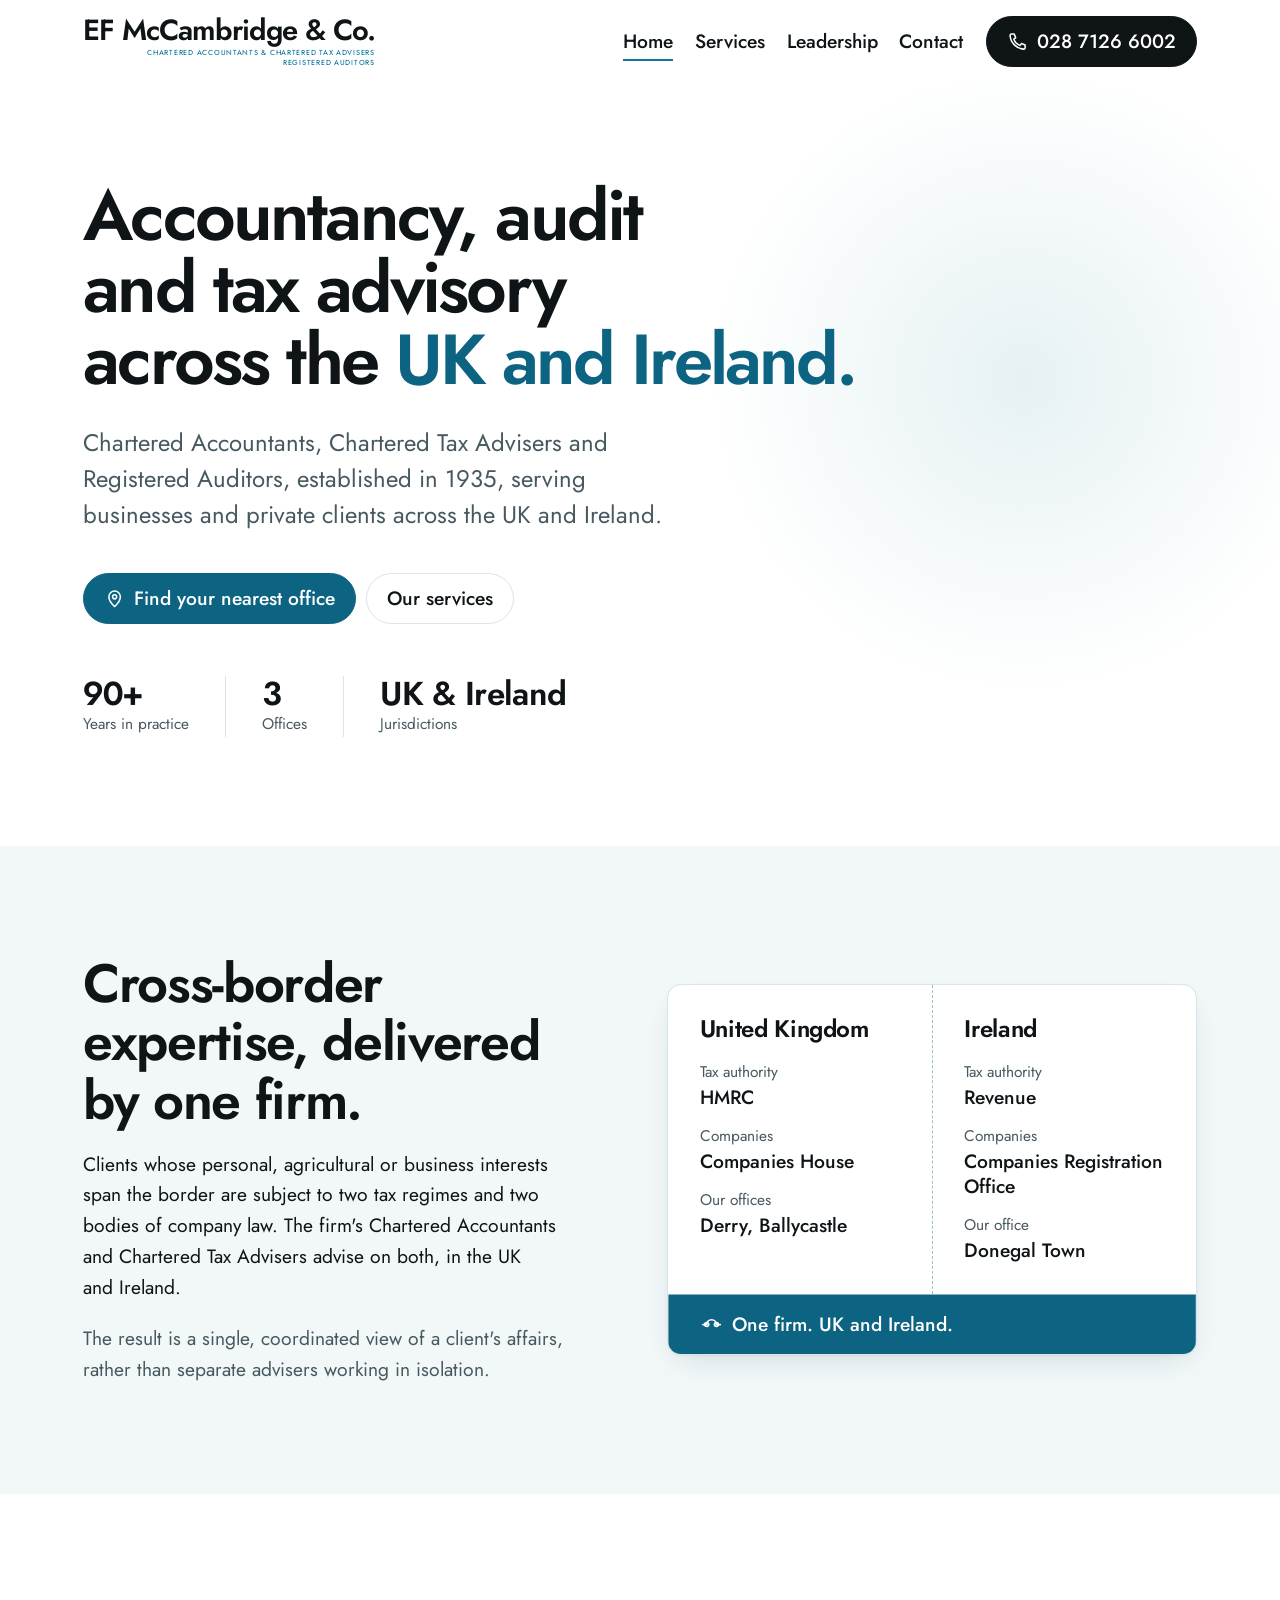
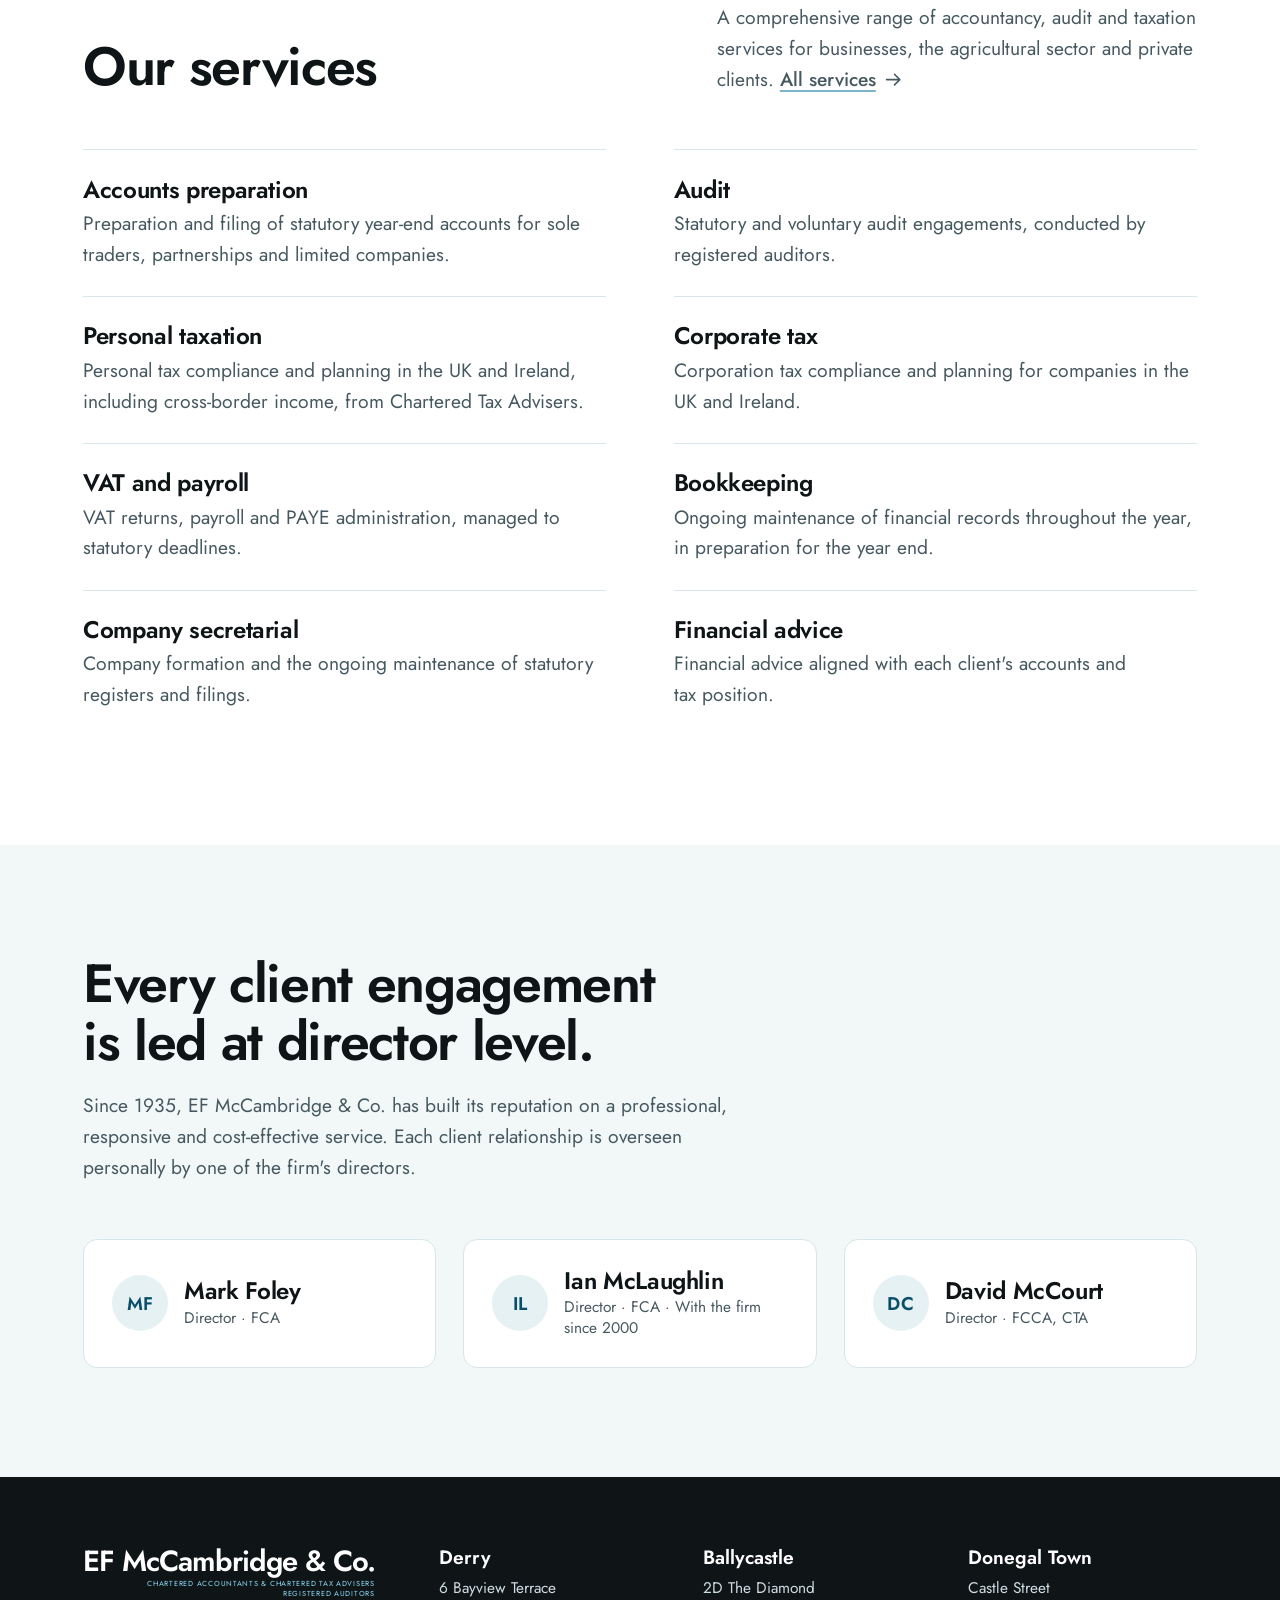
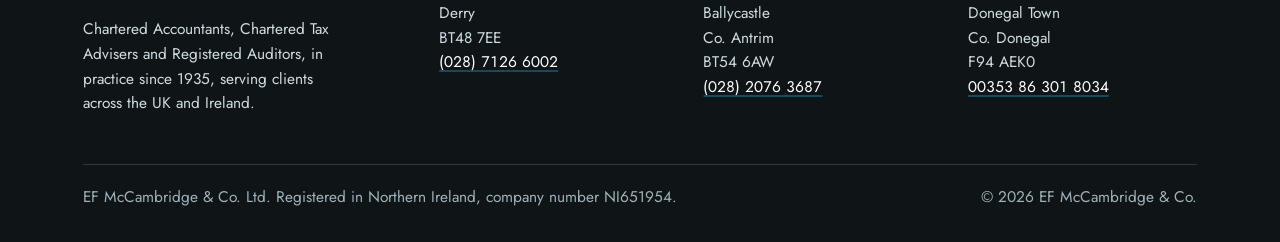
==== index.html @ db60455b "Add Chartered Tax Advisers to the wordmark tagline The header and footer tagline on every page now r" ====
<!doctype html>
<html lang="en-GB">
<head>
<meta charset="utf-8">
<meta name="viewport" content="width=device-width, initial-scale=1">
<title>EF McCambridge & Co. | Chartered Accountants & Chartered Tax Advisers, Derry, Ballycastle & Donegal</title>
<meta name="description" content="Chartered Accountants, Chartered Tax Advisers and Registered Auditors in Derry, Ballycastle and Donegal Town since 1935. Accounts, audit and tax across the UK and Ireland.">
<meta name="theme-color" content="#ffffff">
<script>document.documentElement.classList.add("js")</script>
<link rel="preload" href="assets/fonts/jost-latin.woff2" as="font" type="font/woff2" crossorigin>
<link rel="stylesheet" href="css/site.css?v=e3ee0954">
<link rel="icon" href="assets/favicon.svg" type="image/svg+xml">
<script src="js/site.js?v=048140e0" defer></script>
</head>
<body>
<a class="skip" href="#main">Skip to content</a>
<header class="masthead" data-masthead>
  <div class="wrap masthead__row">
    <a class="wordmark" href="index.html" aria-label="EF McCambridge &amp; Co., home">
      <span class="wordmark__name">EF McCambridge &amp; Co.</span>
      <span class="wordmark__tag"><span>Chartered Accountants &amp; Chartered Tax Advisers</span> <span>Registered Auditors</span></span>
    </a>
    <nav class="nav" aria-label="Main">
      <ul class="nav__list"><li><a href="index.html" aria-current="page">Home</a></li><li><a href="services.html">Services</a></li><li><a href="team.html">Leadership</a></li><li><a href="contact.html">Contact</a></li></ul>
      <a class="btn btn--dark tnum" href="tel:+442871266002" aria-label="Call Derry office, 028 7126 6002"><svg class="icon" viewBox="0 0 24 24" aria-hidden="true"><path d="M5 3.5h3.2l1.6 4.2-2.1 1.4a11 11 0 0 0 7.2 7.2l1.4-2.1 4.2 1.6V19a1.5 1.5 0 0 1-1.6 1.5A16.5 16.5 0 0 1 3.5 5.1 1.5 1.5 0 0 1 5 3.5Z"/></svg><span>028 7126 6002</span></a>
    </nav>
  </div>
</header>
<main id="main">
<section class="hero" aria-labelledby="hero-h" data-hero>
  <div class="wrap hero__grid hero__grid--solo">
    <div>
      <h1 id="hero-h"><span class="line"><span style="--i:0">Accountancy, audit</span></span> <span class="line"><span style="--i:1">and tax advisory</span></span> <span class="line"><span style="--i:2">across the <span class="accent">UK and Ireland.</span></span></span></h1>
      <p class="hero__lede" data-reveal style="--i:3">Chartered Accountants, Chartered Tax Advisers and Registered Auditors, established in 1935, serving businesses and private clients across the UK and Ireland.</p>
      <div class="btn-row" data-reveal style="--i:4">
        <a class="btn" href="contact.html"><svg class="icon" viewBox="0 0 24 24" aria-hidden="true"><path d="M12 21s-6.5-5.6-6.5-11a6.5 6.5 0 0 1 13 0c0 5.4-6.5 11-6.5 11Z"/><circle cx="12" cy="10" r="2.3"/></svg>Find your nearest office</a>
        <a class="btn btn--ghost" href="services.html">Our services</a>
      </div>
      <dl class="facts" data-reveal style="--i:5">
        <div class="fact"><dt>Years in practice</dt><dd>90+</dd></div>
        <div class="fact"><dt>Offices</dt><dd>3</dd></div>
        <div class="fact"><dt>Jurisdictions</dt><dd>UK &amp; Ireland</dd></div>
      </dl>
    </div>
  </div>
</section>

<section class="section section--surface" aria-labelledby="border-h">
  <div class="wrap split">
    <div class="split__text" data-reveal>
      <h2 id="border-h">Cross-border expertise, delivered by one firm.</h2>
      <p>Clients whose personal, agricultural or business interests span the border are subject to two tax regimes and two bodies of company law. The firm's Chartered Accountants and Chartered Tax Advisers advise on both, in the UK and Ireland.</p>
      <p>The result is a single, coordinated view of a client's affairs, rather than separate advisers working in isolation.</p>
    </div>
    <div class="border-compare" data-reveal data-reveal-own style="--i:1">
      <div class="border-compare__col">
        <h3>United Kingdom</h3>
        <dl>
          <div><dt>Tax authority</dt><dd>HMRC</dd></div>
          <div><dt>Companies</dt><dd>Companies House</dd></div>
          <div><dt>Our offices</dt><dd>Derry, Ballycastle</dd></div>
        </dl>
      </div>
      <div class="border-compare__col">
        <h3>Ireland</h3>
        <dl>
          <div><dt>Tax authority</dt><dd>Revenue</dd></div>
          <div><dt>Companies</dt><dd>Companies Registration Office</dd></div>
          <div><dt>Our office</dt><dd>Donegal Town</dd></div>
        </dl>
      </div>
      <p class="border-compare__foot"><svg class="icon" viewBox="0 0 24 24" aria-hidden="true"><path d="M3 12h4m10 0h4M7 12a5 5 0 0 1 10 0"/><circle cx="7" cy="12" r="2"/><circle cx="17" cy="12" r="2"/></svg>One firm. UK and Ireland.</p>
    </div>
  </div>
</section>

<section class="section" aria-labelledby="services-h">
  <div class="wrap">
    <div class="section__head" data-reveal>
      <h2 id="services-h">Our services</h2>
      <p>A comprehensive range of accountancy, audit and taxation services for businesses, the agricultural sector and private clients. <a class="link-arrow" href="services.html">All services <svg class="icon arrow" viewBox="0 0 24 24" aria-hidden="true"><path d="M4 12h15M13 6l6 6-6 6"/></svg></a></p>
    </div>
    <!-- Services list is a placeholder awaiting confirmation from the firm (see PRODUCT.md). -->
    <ul class="services"><li class="service" data-reveal style="--i:0"><h3>Accounts preparation</h3><p>Preparation and filing of statutory year-end accounts for sole traders, partnerships and limited companies.</p></li><li class="service" data-reveal style="--i:1"><h3>Audit</h3><p>Statutory and voluntary audit engagements, conducted by registered auditors.</p></li><li class="service" data-reveal style="--i:0"><h3>Personal taxation</h3><p>Personal tax compliance and planning in the UK and Ireland, including cross-border income, from Chartered Tax Advisers.</p></li><li class="service" data-reveal style="--i:1"><h3>Corporate tax</h3><p>Corporation tax compliance and planning for companies in the UK and Ireland.</p></li><li class="service" data-reveal style="--i:0"><h3>VAT and payroll</h3><p>VAT returns, payroll and PAYE administration, managed to statutory deadlines.</p></li><li class="service" data-reveal style="--i:1"><h3>Bookkeeping</h3><p>Ongoing maintenance of financial records throughout the year, in preparation for the year end.</p></li><li class="service" data-reveal style="--i:0"><h3>Company secretarial</h3><p>Company formation and the ongoing maintenance of statutory registers and filings.</p></li><li class="service" data-reveal style="--i:1"><h3>Financial advice</h3><p>Financial advice aligned with each client's accounts and tax position.</p></li></ul>
  </div>
</section>

<section class="section section--surface" aria-labelledby="directors-h">
  <div class="wrap"><div class="directors__intro" data-reveal>
  <h2 id="directors-h">Every client engagement is led at director level.</h2>
  <p>Since 1935, EF McCambridge &amp; Co. has built its reputation on a professional, responsive and cost-effective service. Each client relationship is overseen personally by one of the firm's directors.</p>
</div>
<ul class="directors"><li class="director" data-reveal style="--i:0">
  <span class="monogram" aria-hidden="true">MF</span>
  <div><h3>Mark Foley</h3><p>Director · FCA</p></div>
</li><li class="director" data-reveal style="--i:1">
  <span class="monogram" aria-hidden="true">IL</span>
  <div><h3>Ian McLaughlin</h3><p>Director · FCA · With the firm since 2000</p></div>
</li><li class="director" data-reveal style="--i:2">
  <span class="monogram" aria-hidden="true">DC</span>
  <div><h3>David McCourt</h3><p>Director · FCCA, CTA</p></div>
</li></ul></div>
</section>


</main>
<footer class="footer">
  <div class="wrap">
    <div class="footer__grid">
      <div class="footer__brand">
        <a class="wordmark" href="index.html" aria-label="EF McCambridge &amp; Co., home">
      <span class="wordmark__name">EF McCambridge &amp; Co.</span>
      <span class="wordmark__tag"><span>Chartered Accountants &amp; Chartered Tax Advisers</span> <span>Registered Auditors</span></span>
    </a>
        <p>Chartered Accountants, Chartered Tax Advisers and Registered Auditors, in practice since 1935, serving clients across the UK and Ireland.</p>
      </div>
      <div><h2>Derry</h2><address>6 Bayview Terrace<br>Derry<br>BT48 7EE<br><a class="tnum" href="tel:+442871266002">(028) 7126 6002</a></address></div><div><h2>Ballycastle</h2><address>2D The Diamond<br>Ballycastle<br>Co. Antrim<br>BT54 6AW<br><a class="tnum" href="tel:+442820763687">(028) 2076 3687</a></address></div><div><h2>Donegal Town</h2><address>Castle Street<br>Donegal Town<br>Co. Donegal<br>F94 AEK0<br><a class="tnum" href="tel:+353863018034">00353 86 301 8034</a></address></div>
    </div>
    <div class="footer__legal">
      <p>EF McCambridge &amp; Co. Ltd. Registered in Northern Ireland, company number NI651954.</p>
      <p>&copy; <span data-year>2026</span> EF McCambridge &amp; Co.</p>
    </div>
  </div>
</footer>
</body>
</html>
---- css/site.css ----
/* EF McCambridge & Co. — site styles
   Clean and modern: white space, the wordmark's black geometric type,
   and the tagline's teal as the one accent. */

@font-face {
  font-family: "Jost";
  font-style: normal;
  font-weight: 400 700;
  font-display: swap;
  src: url("../assets/fonts/jost-latin.woff2") format("woff2");
}

:root {
  --bg: #ffffff;
  --surface: #f2f7f8;       /* alternating bands */
  --surface-2: #e6f1f4;     /* teal-tinted fills */
  --ink: #0f1417;
  --muted: #475960;         /* secondary text, tinted toward the teal */
  --line: #d8e5e9;
  --teal: #12789c;          /* sampled from the logo tagline */
  --teal-ink: #0d6382;      /* teal for small text and buttons (AA on white) */
  --teal-dark: #0a4f69;
  --on-teal: #ffffff;
  --error: #a32a1c;

  --font: "Jost", "Futura", "Century Gothic", system-ui, sans-serif;

  --step--1: clamp(0.9rem, 0.87rem + 0.12vw, 0.98rem);
  --step-0: clamp(1.08rem, 1.03rem + 0.22vw, 1.22rem);
  --step-1: clamp(1.25rem, 1.15rem + 0.45vw, 1.5rem);
  --step-2: clamp(1.55rem, 1.35rem + 0.9vw, 2.1rem);
  --step-3: clamp(2.1rem, 1.6rem + 2.2vw, 3.4rem);
  --step-4: clamp(2.5rem, 1.7rem + 3.4vw, 4.6rem);

  --gutter: clamp(1rem, 0.6rem + 2vw, 2.5rem);
  --max: 74rem;
  --radius: 14px;
  --radius-sm: 9px;
  --shadow: 0 1px 2px rgb(15 20 23 / 0.04), 0 12px 32px -12px rgb(13 70 95 / 0.18);
  --shadow-lg: 0 2px 4px rgb(15 20 23 / 0.04), 0 28px 60px -24px rgb(13 70 95 / 0.32);
  --ease: cubic-bezier(0.16, 1, 0.3, 1);
  --section: clamp(4rem, 2.8rem + 5vw, 7.5rem);
}

*, *::before, *::after { box-sizing: border-box; }

html {
  -webkit-text-size-adjust: 100%;
  scroll-behavior: smooth;
  scroll-padding-top: 6rem;
  scrollbar-color: var(--teal) var(--surface);
}

body {
  margin: 0;
  background: var(--bg);
  color: var(--ink);
  font-family: var(--font);
  font-size: var(--step-0);
  line-height: 1.6;
  text-rendering: optimizeLegibility;
  -webkit-font-smoothing: antialiased;
}

::selection { background: var(--teal); color: var(--on-teal); }
img, svg { display: block; max-width: 100%; }

a {
  color: inherit;
  text-decoration-color: color-mix(in srgb, var(--teal) 55%, transparent);
  text-decoration-thickness: 1.5px;
  text-underline-offset: 0.22em;
  transition: color 0.2s var(--ease), text-decoration-color 0.2s var(--ease);
}
a:hover { color: var(--teal-ink); text-decoration-color: var(--teal); }

:focus-visible { outline: 3px solid var(--teal); outline-offset: 3px; border-radius: 4px; }

h1, h2, h3 { font-weight: 600; line-height: 1.08; letter-spacing: -0.025em; text-wrap: balance; margin: 0; }
p { margin: 0; text-wrap: pretty; }

.skip {
  position: absolute; left: var(--gutter); top: -4rem; z-index: 50;
  background: var(--ink); color: #fff; padding: 0.6rem 1rem; border-radius: var(--radius-sm); text-decoration: none;
}
.skip:focus { top: 0.75rem; }
.skip:hover { color: #fff; }

.wrap { width: 100%; max-width: var(--max); margin-inline: auto; padding-inline: var(--gutter); }
.tnum { font-variant-numeric: tabular-nums lining-nums; }
.visually-hidden { position: absolute; width: 1px; height: 1px; padding: 0; margin: -1px; overflow: hidden; clip: rect(0 0 0 0); white-space: nowrap; border: 0; }
.icon { fill: none; stroke: currentColor; stroke-width: 1.75; stroke-linecap: round; stroke-linejoin: round; }

/* ---------- Header ---------- */

.masthead {
  position: sticky; top: 0; z-index: 20;
  background: rgb(255 255 255 / 0.94);
  border-bottom: 1px solid transparent;
  transition: border-color 0.3s var(--ease), box-shadow 0.3s var(--ease);
}
.masthead.is-scrolled { border-color: var(--line); box-shadow: 0 8px 24px -18px rgb(13 70 95 / 0.35); }
.masthead__row { display: flex; align-items: center; justify-content: space-between; gap: 1.5rem; padding-block: 1rem; transition: padding 0.3s var(--ease); }
.masthead.is-scrolled .masthead__row { padding-block: 0.65rem; }

.wordmark { display: inline-flex; flex-direction: column; align-items: flex-end; text-decoration: none; color: var(--ink); line-height: 1; font-size: clamp(1.3rem, 1.1rem + 0.9vw, 2rem); }
.wordmark:hover { color: var(--ink); }
.wordmark__name { font-weight: 600; font-size: 1em; letter-spacing: -0.035em; white-space: nowrap; }
/* Tagline sized from the name: narrower than it and right-aligned, as in the logo */
.wordmark__tag { display: flex; flex-direction: column; align-items: flex-end; gap: 0.35em; margin-top: 0.5em; font-size: 0.25em; letter-spacing: 0.1em; text-transform: uppercase; color: var(--teal); font-weight: 450; white-space: nowrap; }

.nav { display: flex; align-items: center; gap: clamp(0.5rem, 1.5vw, 1.75rem); }
.nav__list { display: flex; gap: clamp(0.25rem, 1.2vw, 1.25rem); list-style: none; margin: 0; padding: 0; }
.nav__list a {
  position: relative; display: block; padding: 0.4rem 0.2rem; text-decoration: none; font-weight: 500; color: var(--ink);
}
.nav__list a::after {
  content: ""; position: absolute; left: 0.2rem; right: 0.2rem; bottom: 0.15rem; height: 2px;
  background: var(--teal); transform: scaleX(0); transform-origin: left; transition: transform 0.35s var(--ease);
}
.nav__list a:hover::after, .nav__list a[aria-current="page"]::after { transform: scaleX(1); }

/* ---------- Buttons ---------- */

.btn {
  display: inline-flex; align-items: center; justify-content: center; gap: 0.55rem;
  padding: 0.8rem 1.25rem; border: 1.5px solid var(--teal-ink); border-radius: 999px;
  background: var(--teal-ink); color: var(--on-teal);
  font: inherit; font-weight: 500; line-height: 1.2; text-decoration: none; white-space: nowrap; cursor: pointer;
  transition: background-color 0.25s var(--ease), border-color 0.25s var(--ease), color 0.25s var(--ease), transform 0.25s var(--ease), box-shadow 0.25s var(--ease);
}
.btn:hover { background: var(--teal-dark); border-color: var(--teal-dark); color: var(--on-teal); transform: translateY(-1px); box-shadow: 0 10px 20px -12px rgb(10 79 105 / 0.6); }
.btn:active { transform: translateY(0); }
.btn svg { width: 1.1em; height: 1.1em; flex: none; transition: transform 0.25s var(--ease); }
.btn:hover svg.arrow { transform: translateX(3px); }
.btn--ghost { background: transparent; color: var(--ink); border-color: var(--line); }
.btn--ghost:hover { background: var(--surface); color: var(--ink); border-color: var(--teal); box-shadow: none; }
.btn--dark { background: var(--ink); border-color: var(--ink); }
.btn--dark:hover { background: #26323a; border-color: #26323a; }
.btn--light { background: #fff; border-color: #fff; color: var(--teal-dark); }
.btn--light:hover { background: var(--surface-2); border-color: var(--surface-2); color: var(--teal-dark); }
.btn--outline-light { background: transparent; border-color: rgb(255 255 255 / 0.55); color: #fff; }
.btn--outline-light:hover { background: rgb(255 255 255 / 0.1); border-color: #fff; color: #fff; box-shadow: none; }
.btn[disabled] { opacity: 0.55; cursor: progress; transform: none; }
.btn-row { display: flex; flex-wrap: wrap; gap: 0.6rem; }

@media (max-width: 900px) {
  .masthead__row { flex-wrap: wrap; row-gap: 0.75rem; }
  .nav { width: 100%; justify-content: space-between; }
}
@media (max-width: 480px) {
  .nav .btn span { display: none; }
  .nav .btn { padding: 0.7rem; }
}

/* ---------- Sections ---------- */

.section { padding-block: var(--section); }
.section--surface { background: var(--surface); }
.section__head { display: grid; grid-template-columns: minmax(0, 1.2fr) minmax(0, 1fr); gap: 1.25rem var(--gutter); align-items: end; margin-bottom: clamp(2rem, 1.4rem + 2.5vw, 3.5rem); }
.section__head h2 { font-size: var(--step-3); max-width: 15ch; }
.section__head p { color: var(--muted); max-width: 40ch; justify-self: end; }
@media (max-width: 760px) {
  .section__head { grid-template-columns: 1fr; }
  .section__head p { justify-self: start; }
}

/* ---------- Hero ---------- */

.hero { position: relative; padding-block: clamp(3rem, 2rem + 5vw, 6.5rem) var(--section); overflow: clip; }
.hero::before {
  /* a single soft wash of the brand teal, top right */
  content: ""; position: absolute; z-index: -1; inset: -20% -15% auto auto; width: min(70vw, 60rem); aspect-ratio: 1;
  background: radial-gradient(closest-side, var(--surface-2), transparent 70%);
}
.hero__grid { display: grid; grid-template-columns: minmax(0, 1.7fr) minmax(19rem, 1fr); gap: clamp(2.5rem, 1rem + 5vw, 5.5rem); align-items: center; }
.hero h1 { font-size: var(--step-4); letter-spacing: -0.04em; line-height: 1.02; }
.hero h1 .accent { color: var(--teal-ink); }
.hero h1 .line { display: block; }
.hero__lede { margin-top: clamp(1.25rem, 1rem + 1vw, 1.9rem); font-size: var(--step-1); line-height: 1.5; max-width: 36ch; color: var(--muted); }
.hero .btn-row { margin-top: clamp(1.75rem, 1.4rem + 1.5vw, 2.5rem); }
.facts { display: flex; flex-wrap: wrap; gap: 0.75rem 2.25rem; margin: clamp(2.25rem, 1.8rem + 2vw, 3.25rem) 0 0; }
.fact { display: grid; }
.fact dt { order: 2; font-size: var(--step--1); color: var(--muted); }
.fact dd { margin: 0; font-size: var(--step-2); font-weight: 600; letter-spacing: -0.02em; line-height: 1.1; font-variant-numeric: tabular-nums; }
.fact + .fact { padding-left: 2.25rem; border-left: 1px solid var(--line); }
.hero__grid--solo { grid-template-columns: minmax(0, 1fr); }
.hero__grid--solo .hero__lede { max-width: 44ch; }
@media (max-width: 900px) { .hero__grid { grid-template-columns: 1fr; } }
@media (max-width: 420px) { .facts { gap: 0.75rem 1rem; } .fact + .fact { padding-left: 1rem; } .fact dd { font-size: var(--step-1); } }

/* ---------- Selection marks ---------- */

.radio { position: relative; width: 1.35rem; height: 1.35rem; }
.radio input { position: absolute; inset: 0; margin: 0; opacity: 0; cursor: pointer; }
.radio__mark { position: absolute; inset: 0; border: 1.5px solid #9fb6be; border-radius: 50%; background: #fff; pointer-events: none; transition: border-color 0.25s var(--ease); }
.radio__mark::after { content: ""; position: absolute; inset: 3px; border-radius: 50%; background: var(--teal); transform: scale(0); transition: transform 0.35s var(--ease); }
.radio input:checked + .radio__mark { border-color: var(--teal); }
.radio input:checked + .radio__mark::after { transform: scale(1); }
.radio input:focus-visible + .radio__mark { outline: 3px solid var(--teal); outline-offset: 2px; }
.radio--check .radio__mark { border-radius: 5px; }
.radio--check .radio__mark::after { inset: 2px; border-radius: 3px; background: var(--teal) url("data:image/svg+xml,%3Csvg xmlns='http://www.w3.org/2000/svg' viewBox='0 0 24 24' fill='none' stroke='white' stroke-width='3.2' stroke-linecap='round' stroke-linejoin='round'%3E%3Cpath d='M5 12.5l4.5 4.5L19 7.5'/%3E%3C/svg%3E") center / 85% no-repeat; }


/* ---------- Cross-border ---------- */

.split { display: grid; grid-template-columns: minmax(0, 1fr) minmax(0, 1.05fr); gap: clamp(2.5rem, 1rem + 5vw, 6rem); align-items: center; }
.split h2 { font-size: var(--step-3); max-width: 14ch; }
.split__text p { margin-top: 1.25rem; color: var(--muted); max-width: 52ch; }
.split__text p:first-of-type { color: var(--ink); }
@media (max-width: 860px) { .split { grid-template-columns: 1fr; } }

.border-compare { display: grid; grid-template-columns: 1fr 1fr; background: #fff; border: 1px solid var(--line); border-radius: var(--radius); box-shadow: var(--shadow); overflow: hidden; }
.border-compare__col { position: relative; padding: clamp(1.25rem, 1rem + 1.2vw, 2rem); display: grid; gap: 1.1rem; align-content: start; }
.border-compare__col + .border-compare__col { border-left: 1px dashed color-mix(in srgb, var(--teal) 45%, transparent); }
.border-compare h3 { font-size: var(--step-1); letter-spacing: -0.015em; }
.border-compare dl { margin: 0; display: grid; gap: 0.9rem; }
.border-compare dt { font-size: var(--step--1); color: var(--muted); }
.border-compare dd { margin: 0; font-weight: 500; line-height: 1.3; }
.border-compare__foot { grid-column: 1 / -1; padding: 0.9rem clamp(1.25rem, 1rem + 1.2vw, 2rem); background: var(--teal-ink); color: #fff; font-weight: 500; display: flex; align-items: center; gap: 0.6rem; }
.border-compare__foot svg { width: 1.2em; height: 1.2em; flex: none; }
@media (max-width: 420px) { .border-compare__col { position: relative; padding: 1.1rem; } }

/* ---------- Services ---------- */

.services { display: grid; grid-template-columns: repeat(2, minmax(0, 1fr)); column-gap: clamp(2rem, 1rem + 4vw, 5rem); list-style: none; margin: 0; padding: 0; }
.service { padding-block: clamp(1.25rem, 1rem + 0.8vw, 1.75rem); border-top: 1px solid var(--line); display: grid; grid-template-columns: minmax(0, 1fr); gap: 0.35rem; align-content: start; }
.service h3 { font-size: var(--step-1); letter-spacing: -0.015em; }
.service p { color: var(--muted); max-width: 46ch; }
@media (max-width: 720px) { .services { grid-template-columns: 1fr; } }

/* selectable services (services page) */
.services--pick .service { position: relative; grid-template-columns: 1.35rem minmax(0, 1fr); column-gap: 1rem; padding-inline: 1rem; margin-inline: -1rem; border-top: 0; border-radius: var(--radius-sm); transition: background-color 0.25s var(--ease); }
.services--pick .service::before { content: ""; position: absolute; top: 0; left: 1rem; right: 1rem; height: 1px; background: var(--line); }
.services--pick .service:hover, .services--pick .service:has(input:checked) { background: var(--surface); }
.services--pick .radio { margin-top: 0.2rem; }
.services--pick label { cursor: pointer; }
.services--pick label::after { content: ""; position: absolute; inset: 0; }
.services--pick .service > div { display: grid; gap: 0.35rem; }

.pick-bar {
  position: sticky; bottom: 1rem; z-index: 5; margin-top: 2rem;
  display: flex; flex-wrap: wrap; gap: 0.75rem 1.25rem; align-items: center; justify-content: space-between;
  padding: 0.75rem 0.75rem 0.75rem 1.4rem; background: var(--ink); color: #fff; border-radius: 999px; box-shadow: var(--shadow-lg);
}
.pick-bar p { font-weight: 500; }
@media (max-width: 520px) { .pick-bar { border-radius: var(--radius); padding: 1rem; } .pick-bar .btn { width: 100%; } }

/* ---------- Directors ---------- */

.directors__intro { max-width: 44rem; }
.directors__intro h2 { font-size: var(--step-3); max-width: 18ch; }
.directors__intro p { margin-top: 1.25rem; color: var(--muted); max-width: 54ch; }
.directors { display: grid; grid-template-columns: repeat(3, minmax(0, 1fr)); gap: clamp(1rem, 0.5rem + 1.5vw, 1.75rem); list-style: none; margin: clamp(2.25rem, 1.5rem + 2.5vw, 3.5rem) 0 0; padding: 0; }
.director { background: #fff; border: 1px solid var(--line); border-radius: var(--radius); padding: clamp(1.25rem, 1rem + 1vw, 1.75rem); display: grid; grid-template-columns: auto 1fr; gap: 1rem; align-items: center; transition: transform 0.4s var(--ease), box-shadow 0.4s var(--ease); }
.director:hover { transform: translateY(-3px); box-shadow: var(--shadow); }
.monogram { display: grid; place-items: center; width: 3.5rem; height: 3.5rem; border-radius: 50%; background: var(--surface-2); color: var(--teal-dark); font-weight: 600; font-size: 1.15rem; letter-spacing: 0.02em; }
.director h3 { font-size: var(--step-1); letter-spacing: -0.015em; }
.director p { font-size: var(--step--1); color: var(--muted); line-height: 1.4; margin-top: 0.15rem; }
@media (max-width: 860px) { .directors { grid-template-columns: 1fr; } }

/* ---------- Offices ---------- */

.offices { display: grid; grid-template-columns: repeat(3, minmax(0, 1fr)); gap: clamp(1rem, 0.5rem + 1.5vw, 1.75rem); }
.office { border: 1px solid var(--line); border-radius: var(--radius); padding: clamp(1.4rem, 1rem + 1.2vw, 2rem); display: flex; flex-direction: column; gap: 1rem; background: #fff; transition: border-color 0.3s var(--ease), box-shadow 0.4s var(--ease); }
.office:hover { border-color: color-mix(in srgb, var(--teal) 40%, var(--line)); box-shadow: var(--shadow); }
.office:target { border-color: var(--teal); box-shadow: var(--shadow); }
.office h3 { font-size: var(--step-2); }
.office__tag { font-size: var(--step--1); color: var(--teal-ink); font-weight: 500; margin-top: 0.3rem; }
.office address { font-style: normal; color: var(--muted); line-height: 1.5; }
.office__foot { margin-top: auto; display: grid; gap: 0.75rem; }
.office__tel { font-size: var(--step-1); font-weight: 600; text-decoration: none; width: fit-content; }
.office__links { display: flex; flex-wrap: wrap; gap: 0.5rem; margin-top: 0.25rem; }
.office__links .btn { padding: 0.6rem 1rem; font-size: var(--step--1); }
@media (max-width: 900px) { .offices { grid-template-columns: 1fr; } }

/* ---------- Closing band ---------- */

.cta { background: var(--teal-ink); color: #fff; padding-block: clamp(3.5rem, 2.5rem + 4vw, 6rem); position: relative; overflow: clip; }
.cta::before { content: ""; position: absolute; inset: auto -10% -60% auto; width: min(80vw, 56rem); aspect-ratio: 1; background: radial-gradient(closest-side, rgb(255 255 255 / 0.12), transparent 70%); }
.cta__inner { position: relative; display: flex; flex-wrap: wrap; align-items: end; justify-content: space-between; gap: 2rem; }
.cta h2 { font-size: var(--step-3); max-width: 16ch; }
.cta p { margin-top: 1rem; color: #d3eaf2; max-width: 44ch; }

/* ---------- Inner page heading ---------- */

.page-head { padding-block: clamp(3rem, 2rem + 4vw, 6rem) clamp(2rem, 1.5rem + 2vw, 3.5rem); }
.page-head h1 { font-size: var(--step-4); letter-spacing: -0.04em; max-width: 16ch; }
.page-head p { margin-top: 1.1rem; font-size: var(--step-1); line-height: 1.5; max-width: 44ch; color: var(--muted); }
.page-head + .section { padding-top: 0; }

/* ---------- Enquiry form ---------- */

.enquiry { display: grid; grid-template-columns: minmax(0, 1fr) minmax(15rem, 20rem); gap: clamp(2rem, 1rem + 4vw, 5rem); align-items: start; }
.enquiry form { display: grid; gap: 1.5rem; background: #fff; border: 1px solid var(--line); border-radius: calc(var(--radius) + 4px); box-shadow: var(--shadow); padding: clamp(1.25rem, 1rem + 2vw, 2.75rem); }
.field { display: grid; gap: 0.45rem; min-width: 0; }
.field fieldset { border: 0; margin: 0; padding: 0; min-width: 0; }
.field-row { display: grid; grid-template-columns: repeat(2, minmax(0, 1fr)); gap: 1.5rem; }
@media (max-width: 640px) { .field-row { grid-template-columns: 1fr; } }
.field label, .field legend { font-weight: 600; padding: 0; }
.optional { font-weight: 400; color: var(--muted); }
.hint { font-size: var(--step--1); color: var(--muted); margin-top: -0.75rem; }
.input {
  width: 100%; font: inherit; color: var(--ink); background: #fff;
  border: 1.5px solid #c3d4da; border-radius: var(--radius-sm); padding: 0.75rem 0.9rem; caret-color: var(--teal);
  transition: border-color 0.2s var(--ease), box-shadow 0.2s var(--ease);
}
.input::placeholder { color: #5b6d74; }
.input:hover { border-color: #8aa6b0; }
.input:focus { outline: none; border-color: var(--teal); box-shadow: 0 0 0 4px color-mix(in srgb, var(--teal) 18%, transparent); }
textarea.input { min-height: 8.5rem; resize: vertical; line-height: 1.5; }
.field[data-invalid] .input { border-color: var(--error); }
.field__error { color: var(--error); font-size: var(--step--1); font-weight: 500; }
.field__error:empty { display: none; }
.choices { display: flex; flex-wrap: wrap; gap: 0.5rem; margin-top: 0.6rem; }
.choice { display: inline-flex; align-items: center; gap: 0.6rem; padding: 0.55rem 0.95rem 0.55rem 0.7rem; border: 1px solid var(--line); border-radius: 999px; cursor: pointer; line-height: 1.25; transition: border-color 0.2s var(--ease), background-color 0.2s var(--ease); }
.choice:hover { border-color: color-mix(in srgb, var(--teal) 50%, var(--line)); }
.choice:has(input:checked) { border-color: var(--teal); background: var(--surface); }
.choice .radio { width: 1.15rem; height: 1.15rem; }
.form-status { padding: 1rem 1.1rem; border-radius: var(--radius-sm); background: var(--surface); font-weight: 500; }
.form-status--error { background: #fbeeec; color: var(--error); }
.form-status[hidden] { display: none; }
.hp { position: absolute; left: -9999px; width: 1px; height: 1px; overflow: hidden; }

@media (max-width: 860px) { .enquiry { grid-template-columns: 1fr; } }
.enquiry--solo { grid-template-columns: minmax(0, 46rem); justify-content: center; }
.form__title { font-size: var(--step-2); letter-spacing: -0.02em; }
.enquiry form > .hint:last-child { margin-top: -0.5rem; }

/* ---------- Footer ---------- */

.footer { background: var(--ink); color: #cfdde2; padding-block: clamp(3rem, 2rem + 3vw, 4.5rem) 2rem; font-size: var(--step--1); }
.footer a { color: #fff; }
.footer a:hover { color: #9fd3e6; }
.footer__grid { display: grid; grid-template-columns: 1.4fr repeat(3, 1fr); gap: 2rem var(--gutter); }
.footer .wordmark { color: #fff; }
.footer .wordmark__tag { color: #7cc3dc; }
.footer h2 { font-size: var(--step-0); font-weight: 600; color: #fff; margin-bottom: 0.5rem; letter-spacing: 0; }
.footer address { font-style: normal; line-height: 1.6; }
.footer__brand p { margin-top: 1.25rem; max-width: 30ch; }
.footer__legal { margin-top: 3rem; padding-top: 1.25rem; border-top: 1px solid #2c3a40; display: flex; flex-wrap: wrap; gap: 0.5rem 2rem; justify-content: space-between; color: #9fb3ba; }
@media (max-width: 860px) { .footer__grid { grid-template-columns: 1fr 1fr; } .footer__brand { grid-column: 1 / -1; } }
@media (max-width: 480px) { .footer__grid { grid-template-columns: 1fr; } }

.link-arrow { display: inline-flex; align-items: center; gap: 0.45rem; font-weight: 500; }
.link-arrow svg { width: 1.1em; height: 1.1em; transition: transform 0.3s var(--ease); }
.link-arrow:hover svg { transform: translateX(4px); }

/* ---------- Scroll motion ----------
   Content is visible by default. Only when JS has run (html.js) and the
   visitor hasn't asked for reduced motion do elements start hidden and
   ease in as they scroll into view. */

@media (prefers-reduced-motion: no-preference) {
  html.js [data-reveal] {
    opacity: 0;
    transform: translate3d(0, 28px, 0);
    filter: blur(6px);
    transition:
      opacity 0.9s var(--ease) calc(var(--i, 0) * 90ms),
      transform 1.1s var(--ease) calc(var(--i, 0) * 90ms),
      filter 0.9s var(--ease) calc(var(--i, 0) * 90ms);
  }
  html.js [data-reveal].is-in { opacity: 1; transform: none; filter: none; }

  html.js .hero h1 .line { overflow: clip; padding-bottom: 0.08em; margin-bottom: -0.08em; }
  html.js .hero h1 .line > span { display: inline-block; transform: translate3d(0, 105%, 0); transition: transform 1.15s var(--ease) calc(120ms + var(--i, 0) * 110ms); }
  html.js .hero.is-in h1 .line > span { transform: none; }

  /* The one authored scroll moment: the two jurisdictions arrive from
     opposite sides, the border between them draws down, then the band
     underneath joins them. */
  html.js [data-reveal-own] { opacity: 1; transform: none; filter: none; }
  html.js [data-reveal-own] { box-shadow: none; transition: box-shadow 1s var(--ease) 0.9s; }
  html.js [data-reveal-own].is-in { box-shadow: var(--shadow); }
  html.js [data-reveal-own] .border-compare__col { opacity: 0; transition: opacity 0.9s var(--ease) 0.1s, transform 1.2s var(--ease) 0.1s; }
  html.js [data-reveal-own] .border-compare__col:first-child { transform: translate3d(-36px, 0, 0); }
  html.js [data-reveal-own] .border-compare__col + .border-compare__col { transform: translate3d(36px, 0, 0); border-left-color: transparent; }
  html.js [data-reveal-own].is-in .border-compare__col { opacity: 1; transform: none; }
  html.js [data-reveal-own] .border-compare__col + .border-compare__col::before {
    content: ""; position: absolute; left: -1px; top: 0; bottom: 0; width: 0;
    border-left: 1px dashed color-mix(in srgb, var(--teal) 45%, transparent);
    transform: scaleY(0); transform-origin: top; transition: transform 1s var(--ease) 0.55s;
  }
  html.js [data-reveal-own].is-in .border-compare__col + .border-compare__col::before { transform: none; }
  html.js [data-reveal-own] .border-compare__foot { clip-path: inset(0 50% 0 50%); transition: clip-path 1s var(--ease) 0.95s; }
  html.js [data-reveal-own].is-in .border-compare__foot { clip-path: inset(0 0 0 0); }
}

@media (prefers-reduced-motion: reduce) {
  html { scroll-behavior: auto; }
  *, *::before, *::after { transition-duration: 0.01ms !important; animation-duration: 0.01ms !important; }
}

@media print {
  .nav, .pick-bar, .skip, .cta { display: none; }
  .masthead { position: static; }
}

/* fixes after review */
.field .choice { padding: 0.55rem 0.95rem 0.55rem 0.7rem; font-weight: 500; }
.split__text h2 { font-size: var(--step-3); max-width: 16ch; }
.service h2.service__name { font-size: var(--step-1); letter-spacing: -0.015em; }
.footer .wordmark:hover, .footer .wordmark:hover .wordmark__name { color: #9fd3e6; }
.btn--dark:hover { color: #fff; }
/* On phones the wordmark has its own row, so it can be larger and keep the tagline legible */
@media (max-width: 480px) { .wordmark { font-size: min(1.9rem, 8.4vw); } }

/* ---------- Office map ----------
   Leaflet + OpenStreetMap tiles, loaded only when the map nears the viewport.
   Without JavaScript the map is skipped; the office cards carry everything. */

.office-map { display: none; }
html.js .office-map {
  display: block;
  position: relative;
  margin-bottom: clamp(1rem, 0.5rem + 1.5vw, 1.75rem);
  border: 1px solid var(--line);
  border-radius: var(--radius);
  overflow: hidden;
  background: var(--surface-2);
  box-shadow: var(--shadow);
}
.office-map__canvas { height: clamp(23rem, 16rem + 20vw, 30rem); font-family: var(--font); }
.office-map .leaflet-container { background: var(--surface-2); font: inherit; }
.office-map .leaflet-tile-pane { filter: grayscale(1) brightness(1.06) contrast(0.88); }
.office-map .leaflet-control-attribution { font-size: 0.72rem; background: rgb(255 255 255 / 0.85); color: var(--muted); }
.office-map .leaflet-control-attribution a { color: var(--teal-ink); }
.office-map .leaflet-bar { border: 1px solid var(--line); border-radius: var(--radius-sm); box-shadow: var(--shadow); overflow: hidden; }
.office-map .leaflet-bar a { color: var(--ink); width: 34px; height: 34px; line-height: 34px; }
.office-map .leaflet-bar a:hover { background: var(--surface); color: var(--teal-ink); }

.pin { position: relative; display: block; width: 32px; height: 42px; }
.pin__mark {
  position: absolute; left: 0; top: 0; width: 32px; height: 42px;
  filter: drop-shadow(0 6px 8px rgb(10 79 105 / 0.35));
  transition: transform 0.3s var(--ease);
  transform-origin: 50% 100%;
}
.pin__label {
  position: absolute; left: 36px; top: 4px; white-space: nowrap;
  padding: 0.2rem 0.6rem; border-radius: 999px; background: #fff; color: var(--ink);
  font: 600 0.85rem/1.3 var(--font); box-shadow: 0 4px 12px -4px rgb(13 70 95 / 0.35);
}
.leaflet-marker-icon:hover .pin__mark,
.leaflet-marker-icon:focus-visible .pin__mark,
.pin.is-active .pin__mark { transform: scale(1.12); }
.leaflet-marker-icon:focus-visible { outline: none; }
.leaflet-marker-icon:focus-visible .pin__label { outline: 3px solid var(--teal); outline-offset: 2px; }

.office-map .leaflet-popup-content-wrapper { border-radius: var(--radius); box-shadow: var(--shadow-lg); padding: 0; }
.office-map .leaflet-popup-content { margin: 1.1rem 1.25rem 1.2rem; font: inherit; font-size: var(--step--1); line-height: 1.45; min-width: 14rem; }
.office-map .leaflet-popup-content p { margin: 0; }
.office-map .leaflet-popup-close-button { top: 0.4rem !important; right: 0.4rem !important; color: var(--muted) !important; font-size: 1.4rem !important; }
.popup__place { font-size: var(--step-1); font-weight: 600; letter-spacing: -0.015em; color: var(--ink); }
.popup__tag { color: var(--teal-ink); font-weight: 500; margin-top: 0.1rem !important; }
.popup__addr { color: var(--muted); margin-top: 0.6rem !important; }
.office-map .popup__tel { display: inline-block; margin-top: 0.5rem; font-size: var(--step-0); font-weight: 600; color: var(--ink); text-decoration: none; }
.popup__actions { display: flex; flex-wrap: wrap; gap: 0.4rem; margin-top: 0.8rem; }
.office-map .popup__actions .btn { padding: 0.5rem 0.9rem; font-size: 0.88rem; color: #fff; }
.office-map .popup__actions .btn--ghost { color: var(--ink); }
.office-map .gm-style { font-family: var(--font); }
.office-map .gm-style .popup { font-size: var(--step--1); line-height: 1.45; padding: 0.15rem 0.25rem 0.35rem; }
.popup p { margin: 0; }
.office-map .gm-style .pin { cursor: pointer; }
/* Contact page: the map sits right under the heading, ahead of the form */
.section--map { padding-bottom: 0; }
.section--map .office-map { margin-bottom: 0; }
.section--map + .section { padding-top: clamp(2.5rem, 2rem + 2vw, 3.5rem); }
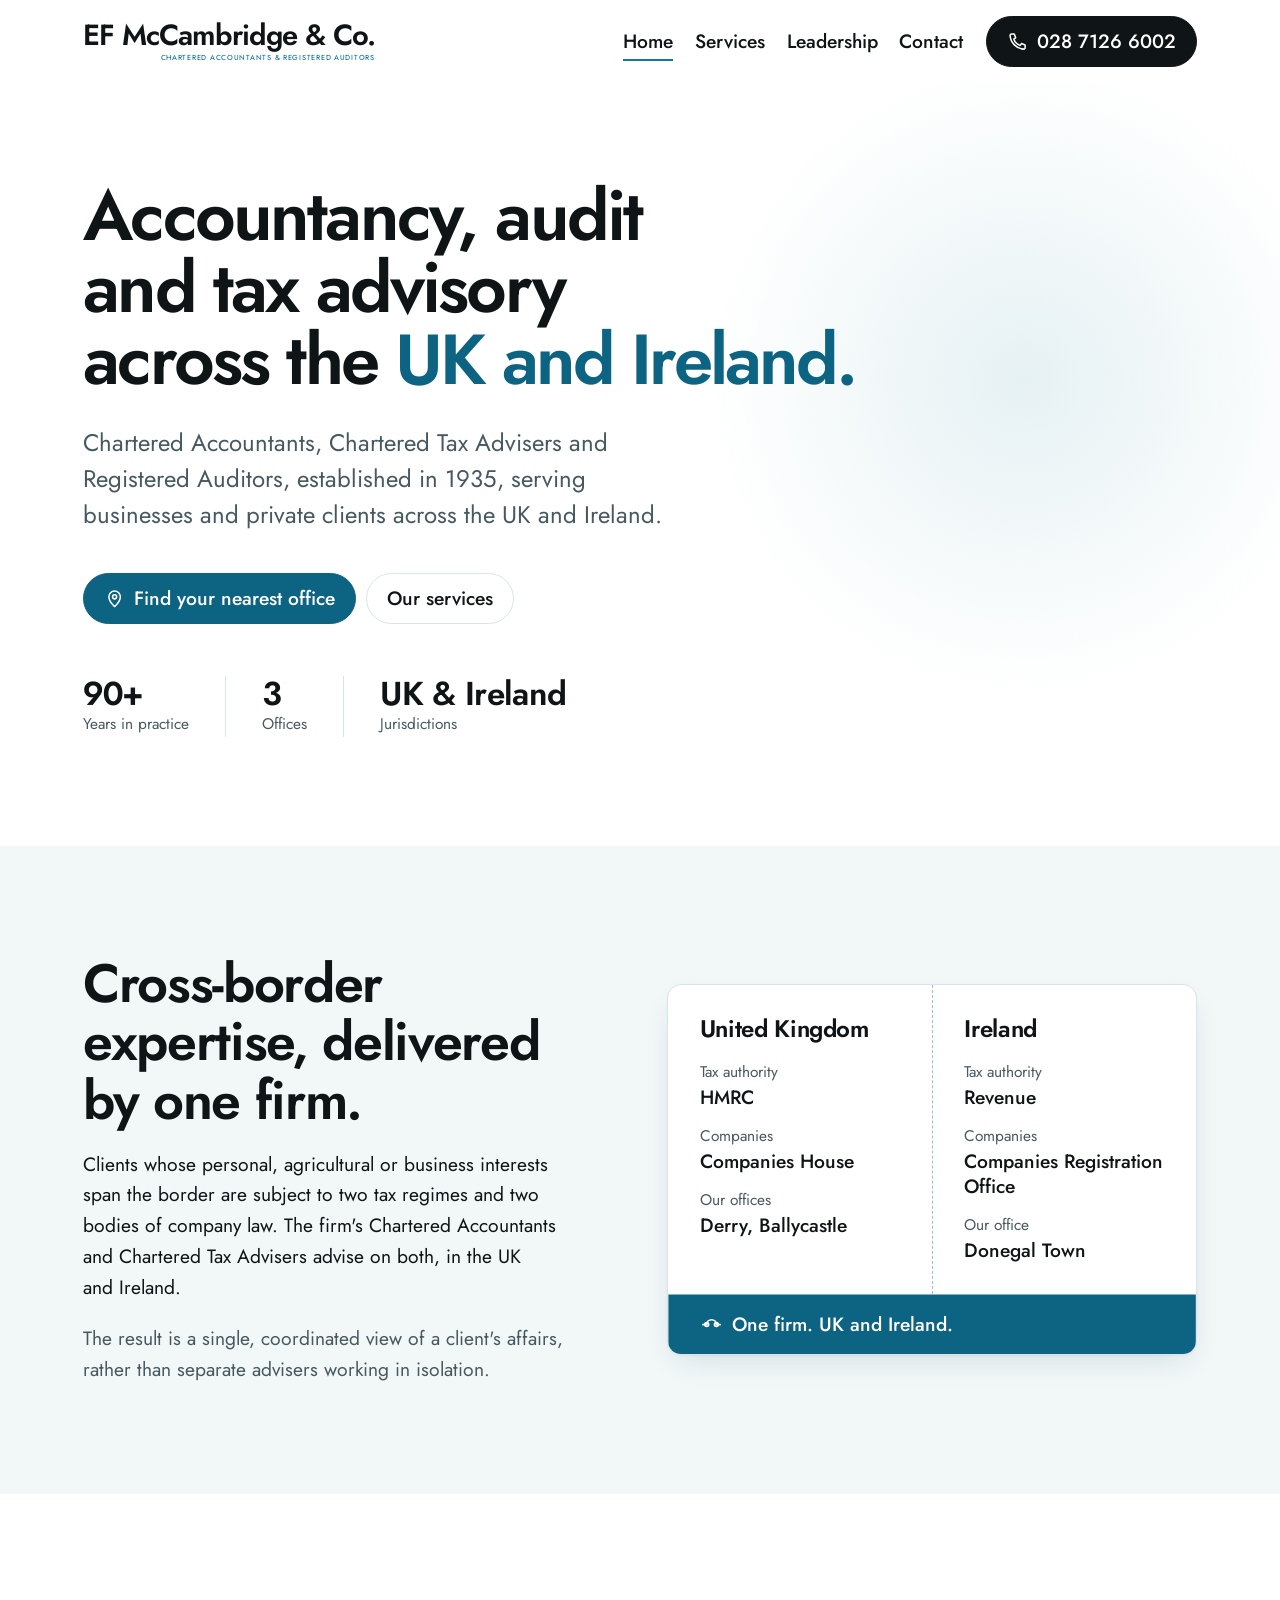
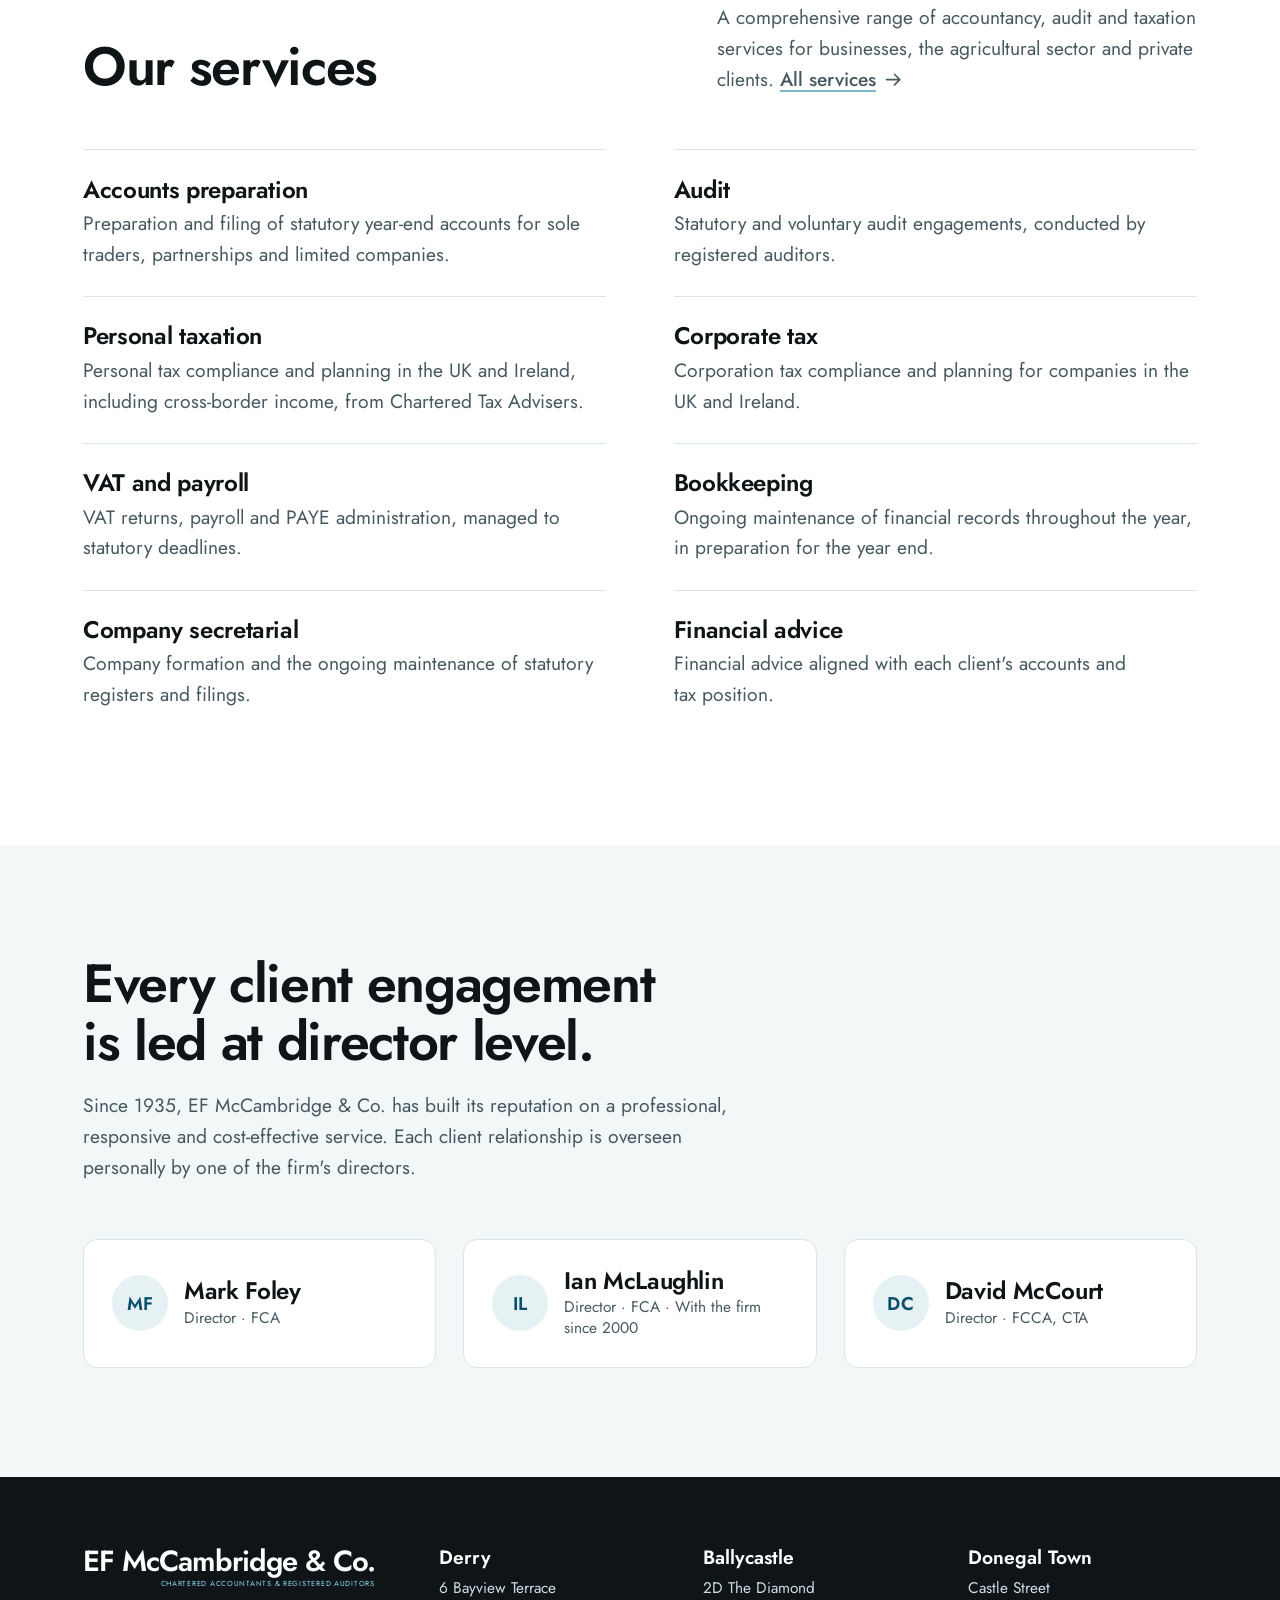
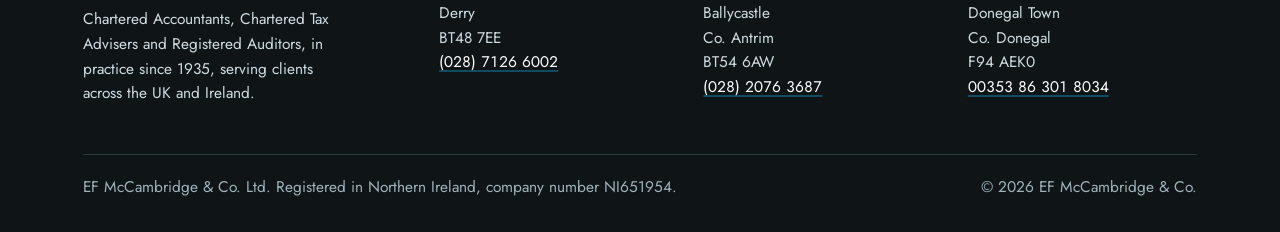
==== commit e055f56a: "Add SEO metadata, structured data, sitemap and robots.txt Canonical URLs, Open Graph tags and sharpe" ====
--- a/index.html
+++ b/index.html
@@ -3,14 +3,198 @@
 <head>
 <meta charset="utf-8">
 <meta name="viewport" content="width=device-width, initial-scale=1">
-<title>EF McCambridge & Co. | Chartered Accountants & Chartered Tax Advisers, Derry, Ballycastle & Donegal</title>
+<title>Chartered Accountants in Derry, Ballycastle &amp; Donegal | EF McCambridge &amp; Co.</title>
 <meta name="description" content="Chartered Accountants, Chartered Tax Advisers and Registered Auditors in Derry, Ballycastle and Donegal Town since 1935. Accounts, audit and tax across the UK and Ireland.">
+<link rel="canonical" href="https://efmccambridge.co.uk/">
+<meta property="og:type" content="website">
+<meta property="og:site_name" content="EF McCambridge &amp; Co.">
+<meta property="og:locale" content="en_GB">
+<meta property="og:title" content="Chartered Accountants in Derry, Ballycastle &amp; Donegal | EF McCambridge &amp; Co.">
+<meta property="og:description" content="Chartered Accountants, Chartered Tax Advisers and Registered Auditors in Derry, Ballycastle and Donegal Town since 1935. Accounts, audit and tax across the UK and Ireland.">
+<meta property="og:url" content="https://efmccambridge.co.uk/">
+<meta property="og:image" content="https://efmccambridge.co.uk/assets/og-image.png">
+<meta property="og:image:width" content="1200">
+<meta property="og:image:height" content="630">
+<meta property="og:image:alt" content="EF McCambridge &amp; Co., Chartered Accountants &amp; Chartered Tax Advisers, Registered Auditors">
+<meta name="twitter:card" content="summary_large_image">
 <meta name="theme-color" content="#ffffff">
 <script>document.documentElement.classList.add("js")</script>
 <link rel="preload" href="assets/fonts/jost-latin.woff2" as="font" type="font/woff2" crossorigin>
 <link rel="stylesheet" href="css/site.css?v=e3ee0954">
 <link rel="icon" href="assets/favicon.svg" type="image/svg+xml">
+<link rel="apple-touch-icon" href="assets/apple-touch-icon.png">
 <script src="js/site.js?v=048140e0" defer></script>
+<script type="application/ld+json">
+{
+ "@context": "https://schema.org",
+ "@graph": [
+  {
+   "@type": [
+    "Organization",
+    "AccountingService"
+   ],
+   "@id": "https://efmccambridge.co.uk/#organization",
+   "name": "EF McCambridge & Co.",
+   "legalName": "EF McCambridge & Co. Ltd",
+   "url": "https://efmccambridge.co.uk/",
+   "logo": "https://efmccambridge.co.uk/assets/apple-touch-icon.png",
+   "image": "https://efmccambridge.co.uk/assets/og-image.png",
+   "description": "Chartered Accountants, Chartered Tax Advisers and Registered Auditors with offices in Derry, Ballycastle and Donegal Town, serving clients across the UK and Ireland since 1935.",
+   "foundingDate": "1935",
+   "email": "reception@efmccambridge.co.uk",
+   "telephone": "+442871266002",
+   "address": {
+    "@type": "PostalAddress",
+    "streetAddress": "6 Bayview Terrace",
+    "addressLocality": "Derry",
+    "postalCode": "BT48 7EE",
+    "addressCountry": "GB"
+   },
+   "identifier": {
+    "@type": "PropertyValue",
+    "propertyID": "Companies House (NI)",
+    "value": "NI651954"
+   },
+   "areaServed": [
+    {
+     "@type": "Country",
+     "name": "United Kingdom"
+    },
+    {
+     "@type": "Country",
+     "name": "Ireland"
+    }
+   ],
+   "knowsAbout": [
+    "Accounts preparation",
+    "Audit",
+    "Personal taxation",
+    "Corporate tax",
+    "VAT",
+    "Payroll",
+    "Bookkeeping",
+    "Company secretarial",
+    "Financial advice"
+   ],
+   "employee": [
+    {
+     "@type": "Person",
+     "name": "Mark Foley",
+     "jobTitle": "Director",
+     "honorificSuffix": "FCA"
+    },
+    {
+     "@type": "Person",
+     "name": "Ian McLaughlin",
+     "jobTitle": "Director",
+     "honorificSuffix": "FCA"
+    },
+    {
+     "@type": "Person",
+     "name": "David McCourt",
+     "jobTitle": "Director",
+     "honorificSuffix": "FCCA CTA"
+    }
+   ],
+   "subOrganization": [
+    {
+     "@id": "https://efmccambridge.co.uk/contact.html#derry"
+    },
+    {
+     "@id": "https://efmccambridge.co.uk/contact.html#ballycastle"
+    },
+    {
+     "@id": "https://efmccambridge.co.uk/contact.html#donegal"
+    }
+   ]
+  },
+  {
+   "@type": "AccountingService",
+   "@id": "https://efmccambridge.co.uk/contact.html#derry",
+   "name": "EF McCambridge & Co. – Derry (main office)",
+   "url": "https://efmccambridge.co.uk/contact.html#derry",
+   "telephone": "+442871266002",
+   "image": "https://efmccambridge.co.uk/assets/og-image.png",
+   "address": {
+    "@type": "PostalAddress",
+    "streetAddress": "6 Bayview Terrace",
+    "addressLocality": "Derry",
+    "postalCode": "BT48 7EE",
+    "addressCountry": "GB"
+   },
+   "geo": {
+    "@type": "GeoCoordinates",
+    "latitude": 55.001436,
+    "longitude": -7.323387
+   },
+   "hasMap": "https://www.google.com/maps/search/?api=1&query=6%20Bayview%20Terrace%2C%20Derry%20BT48%207EE",
+   "parentOrganization": {
+    "@id": "https://efmccambridge.co.uk/#organization"
+   }
+  },
+  {
+   "@type": "AccountingService",
+   "@id": "https://efmccambridge.co.uk/contact.html#ballycastle",
+   "name": "EF McCambridge & Co. – Ballycastle",
+   "url": "https://efmccambridge.co.uk/contact.html#ballycastle",
+   "telephone": "+442820763687",
+   "image": "https://efmccambridge.co.uk/assets/og-image.png",
+   "address": {
+    "@type": "PostalAddress",
+    "streetAddress": "2D The Diamond",
+    "addressLocality": "Ballycastle",
+    "addressRegion": "Co. Antrim",
+    "postalCode": "BT54 6AW",
+    "addressCountry": "GB"
+   },
+   "geo": {
+    "@type": "GeoCoordinates",
+    "latitude": 55.2009,
+    "longitude": -6.2499
+   },
+   "hasMap": "https://www.google.com/maps/search/?api=1&query=2D%20The%20Diamond%2C%20Ballycastle%20BT54%206AW",
+   "parentOrganization": {
+    "@id": "https://efmccambridge.co.uk/#organization"
+   }
+  },
+  {
+   "@type": "AccountingService",
+   "@id": "https://efmccambridge.co.uk/contact.html#donegal",
+   "name": "EF McCambridge & Co. – Donegal Town",
+   "url": "https://efmccambridge.co.uk/contact.html#donegal",
+   "telephone": "+353863018034",
+   "image": "https://efmccambridge.co.uk/assets/og-image.png",
+   "address": {
+    "@type": "PostalAddress",
+    "streetAddress": "Castle Street",
+    "addressLocality": "Donegal Town",
+    "addressRegion": "Co. Donegal",
+    "postalCode": "F94 AEK0",
+    "addressCountry": "IE"
+   },
+   "geo": {
+    "@type": "GeoCoordinates",
+    "latitude": 54.6548,
+    "longitude": -8.1101
+   },
+   "hasMap": "https://www.google.com/maps/search/?api=1&query=Castle%20Street%2C%20Donegal%20Town%20F94%20AEK0",
+   "parentOrganization": {
+    "@id": "https://efmccambridge.co.uk/#organization"
+   }
+  },
+  {
+   "@type": "WebSite",
+   "@id": "https://efmccambridge.co.uk/#website",
+   "url": "https://efmccambridge.co.uk/",
+   "name": "EF McCambridge & Co.",
+   "inLanguage": "en-GB",
+   "publisher": {
+    "@id": "https://efmccambridge.co.uk/#organization"
+   }
+  }
+ ]
+}
+</script>
 </head>
 <body>
 <a class="skip" href="#main">Skip to content</a>
@@ -18,7 +202,7 @@
   <div class="wrap masthead__row">
     <a class="wordmark" href="index.html" aria-label="EF McCambridge &amp; Co., home">
       <span class="wordmark__name">EF McCambridge &amp; Co.</span>
-      <span class="wordmark__tag"><span>Chartered Accountants &amp; Chartered Tax Advisers</span> <span>Registered Auditors</span></span>
+      <span class="wordmark__tag">Chartered Accountants &amp; Registered Auditors</span>
     </a>
     <nav class="nav" aria-label="Main">
       <ul class="nav__list"><li><a href="index.html" aria-current="page">Home</a></li><li><a href="services.html">Services</a></li><li><a href="team.html">Leadership</a></li><li><a href="contact.html">Contact</a></li></ul>
@@ -110,7 +294,7 @@
       <div class="footer__brand">
         <a class="wordmark" href="index.html" aria-label="EF McCambridge &amp; Co., home">
       <span class="wordmark__name">EF McCambridge &amp; Co.</span>
-      <span class="wordmark__tag"><span>Chartered Accountants &amp; Chartered Tax Advisers</span> <span>Registered Auditors</span></span>
+      <span class="wordmark__tag">Chartered Accountants &amp; Registered Auditors</span>
     </a>
         <p>Chartered Accountants, Chartered Tax Advisers and Registered Auditors, in practice since 1935, serving clients across the UK and Ireland.</p>
       </div>
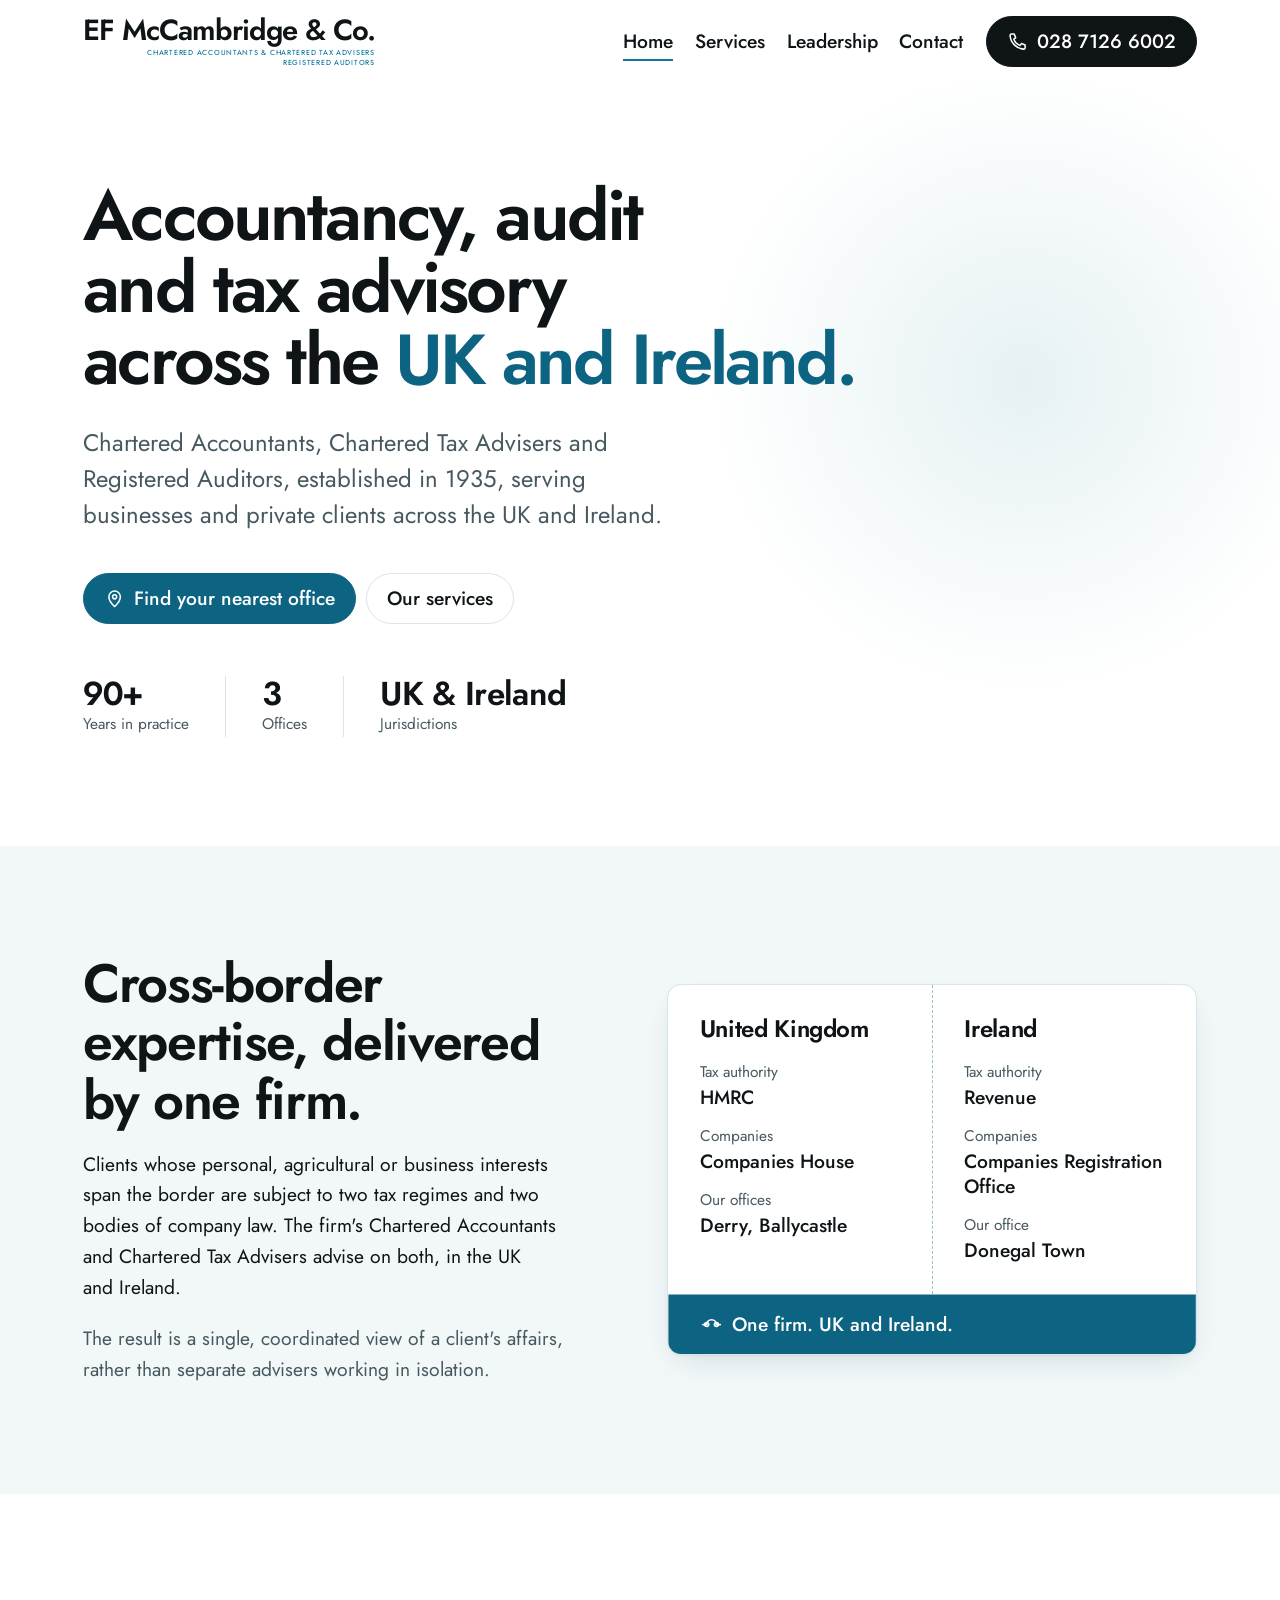
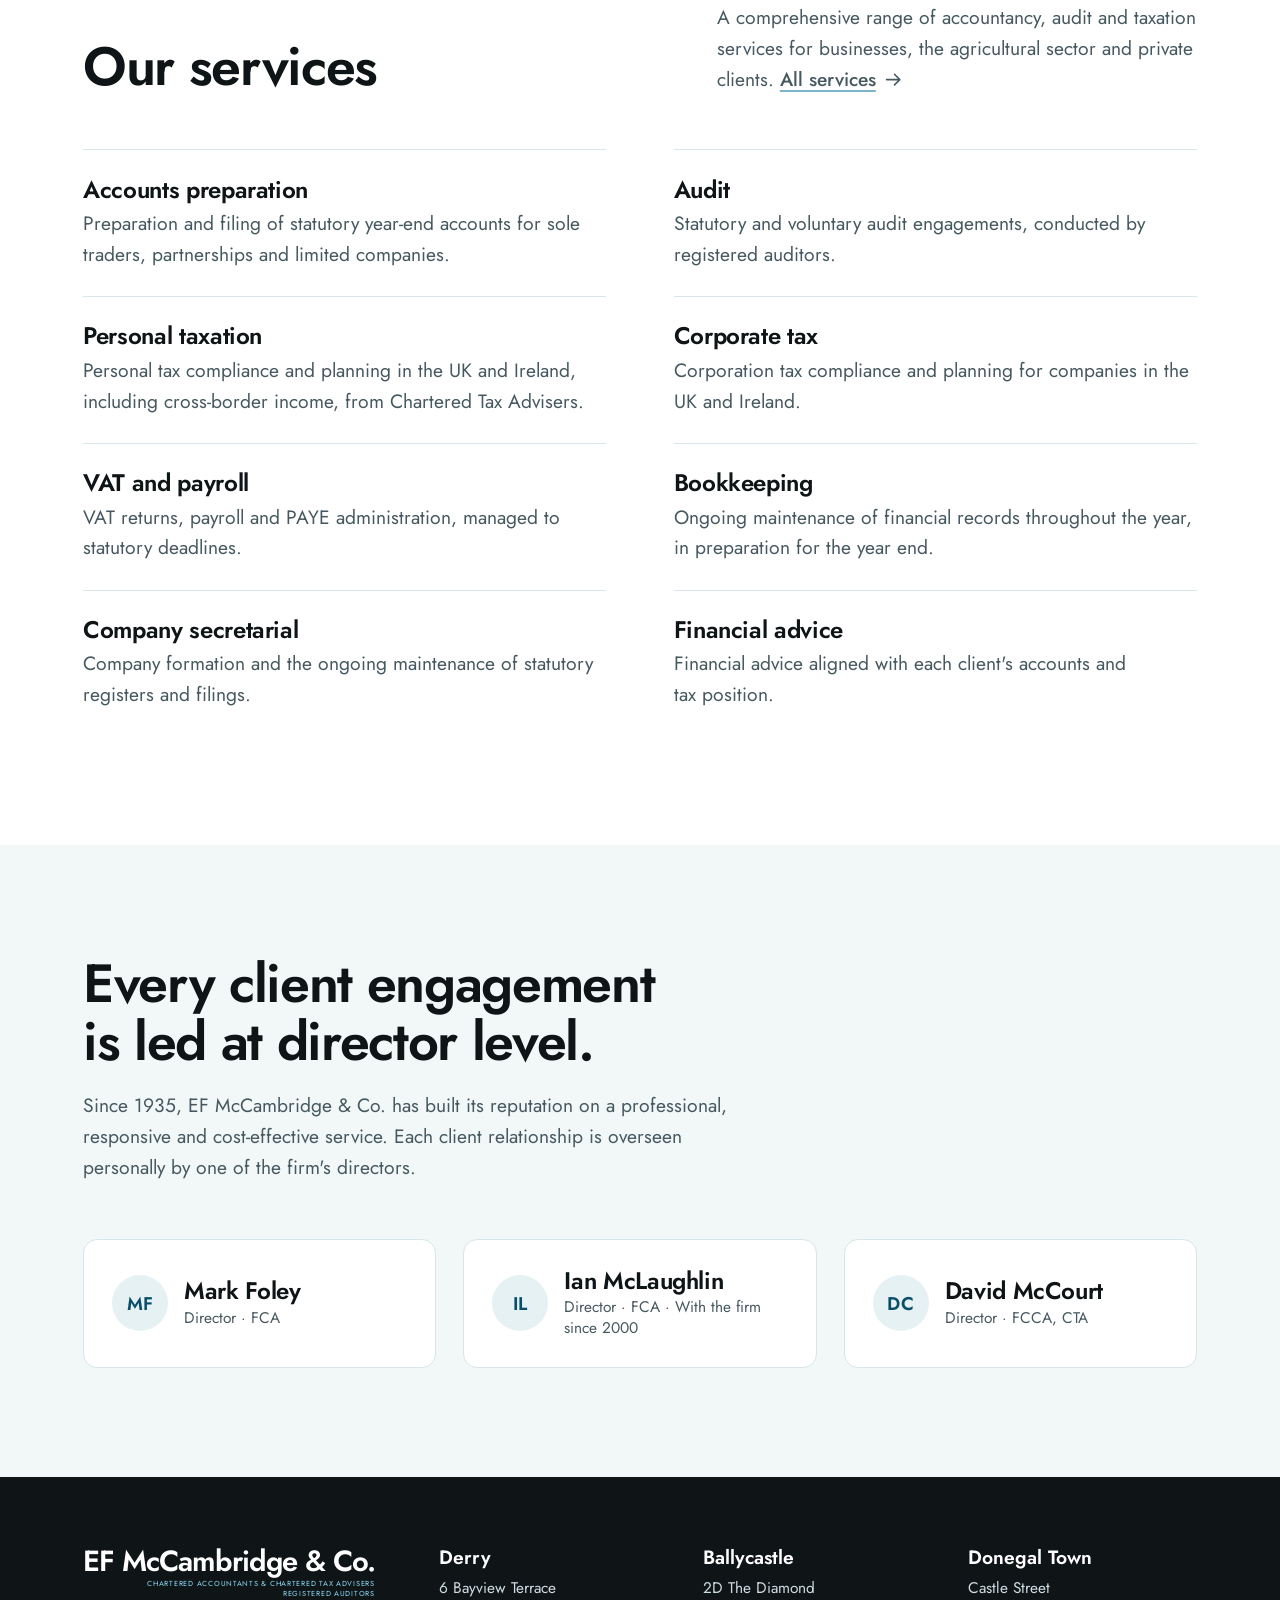
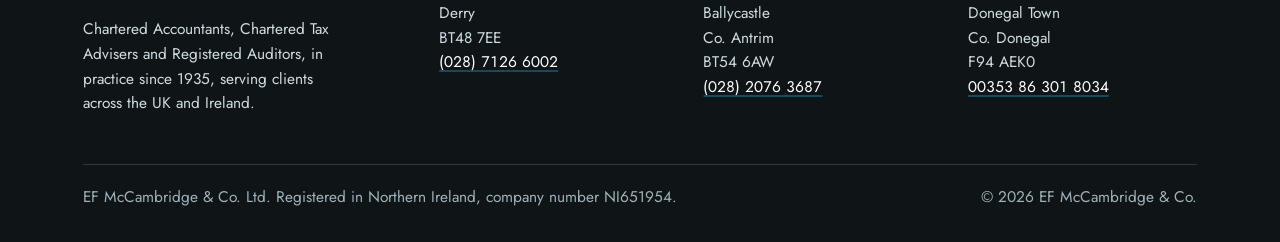
==== commit 3dc07cab: "Merge e055f56a82b7e97c35b0fcc082e57c600f556f68 into 999f753875df23a98ea17f03fed8fcd67657434a" ====
--- a/index.html
+++ b/index.html
@@ -202,7 +202,7 @@
   <div class="wrap masthead__row">
     <a class="wordmark" href="index.html" aria-label="EF McCambridge &amp; Co., home">
       <span class="wordmark__name">EF McCambridge &amp; Co.</span>
-      <span class="wordmark__tag">Chartered Accountants &amp; Registered Auditors</span>
+      <span class="wordmark__tag"><span>Chartered Accountants &amp; Chartered Tax Advisers</span> <span>Registered Auditors</span></span>
     </a>
     <nav class="nav" aria-label="Main">
       <ul class="nav__list"><li><a href="index.html" aria-current="page">Home</a></li><li><a href="services.html">Services</a></li><li><a href="team.html">Leadership</a></li><li><a href="contact.html">Contact</a></li></ul>
@@ -294,7 +294,7 @@
       <div class="footer__brand">
         <a class="wordmark" href="index.html" aria-label="EF McCambridge &amp; Co., home">
       <span class="wordmark__name">EF McCambridge &amp; Co.</span>
-      <span class="wordmark__tag">Chartered Accountants &amp; Registered Auditors</span>
+      <span class="wordmark__tag"><span>Chartered Accountants &amp; Chartered Tax Advisers</span> <span>Registered Auditors</span></span>
     </a>
         <p>Chartered Accountants, Chartered Tax Advisers and Registered Auditors, in practice since 1935, serving clients across the UK and Ireland.</p>
       </div>
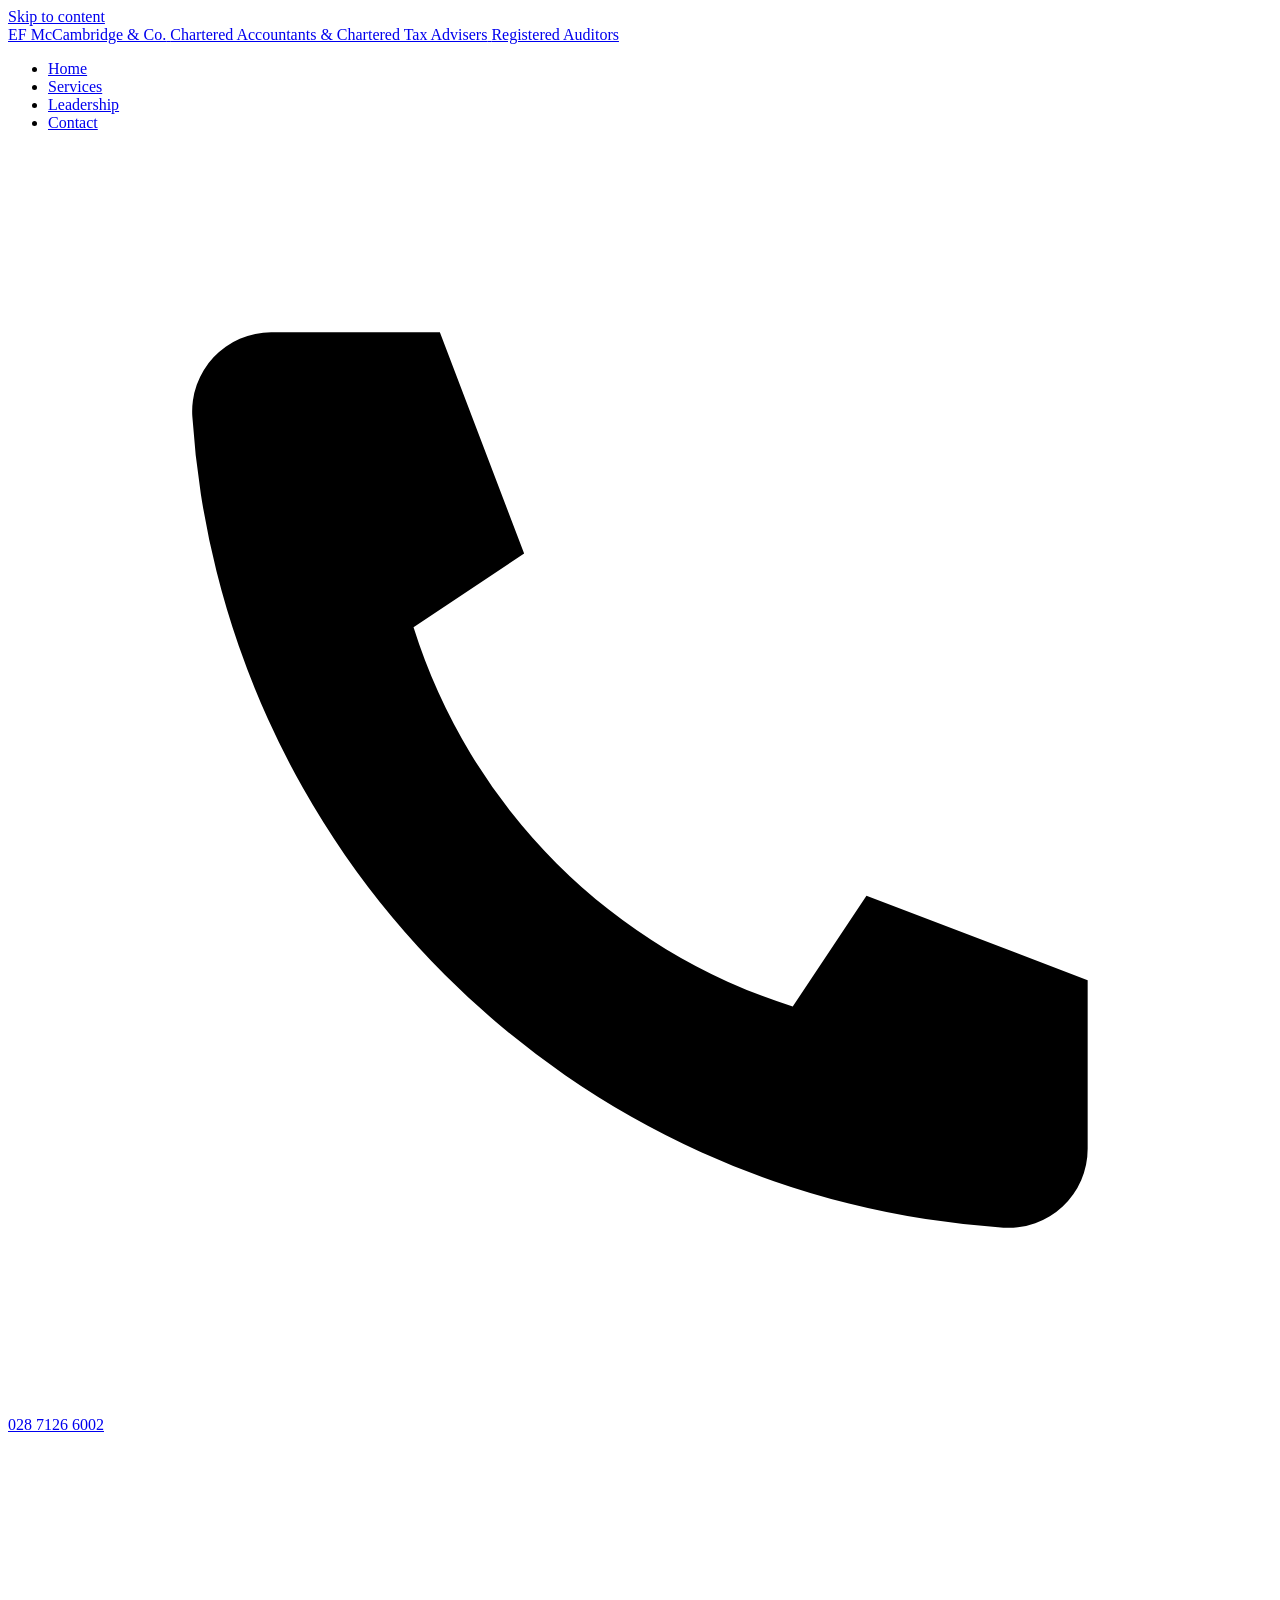
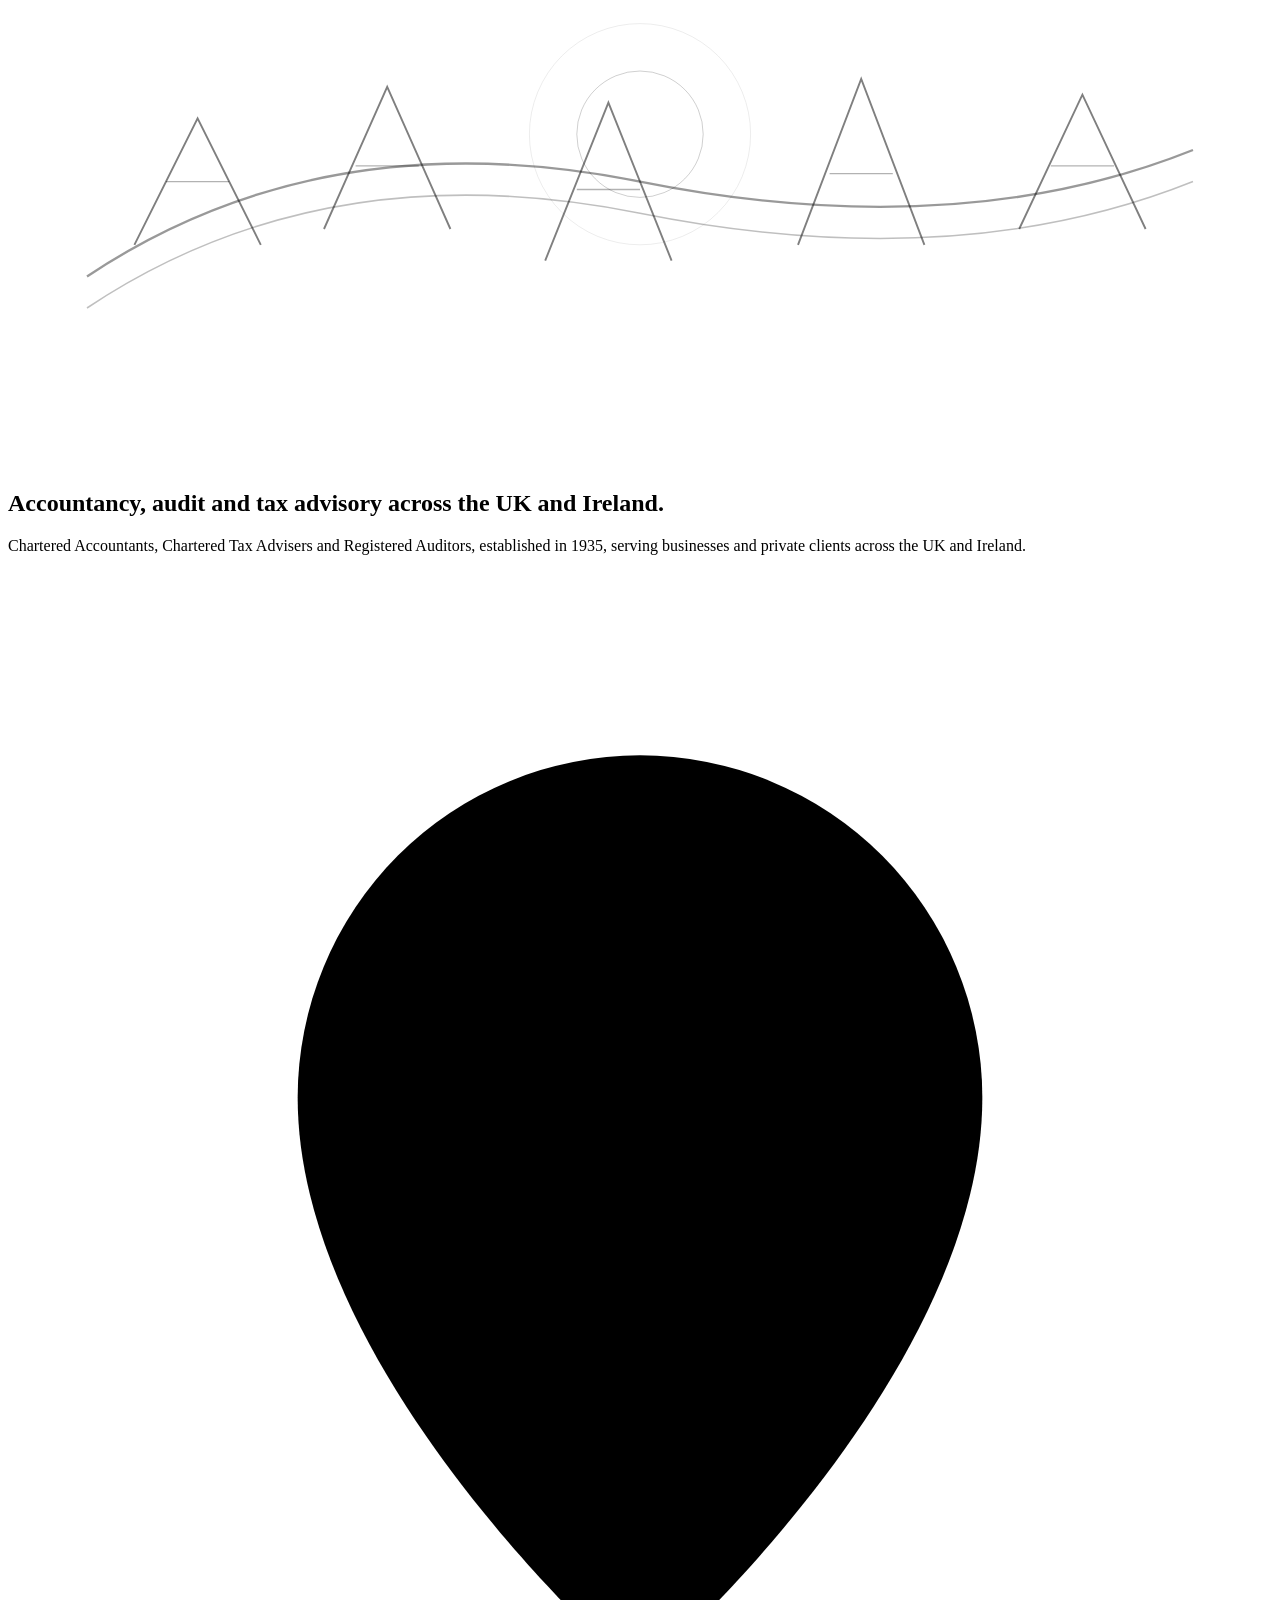
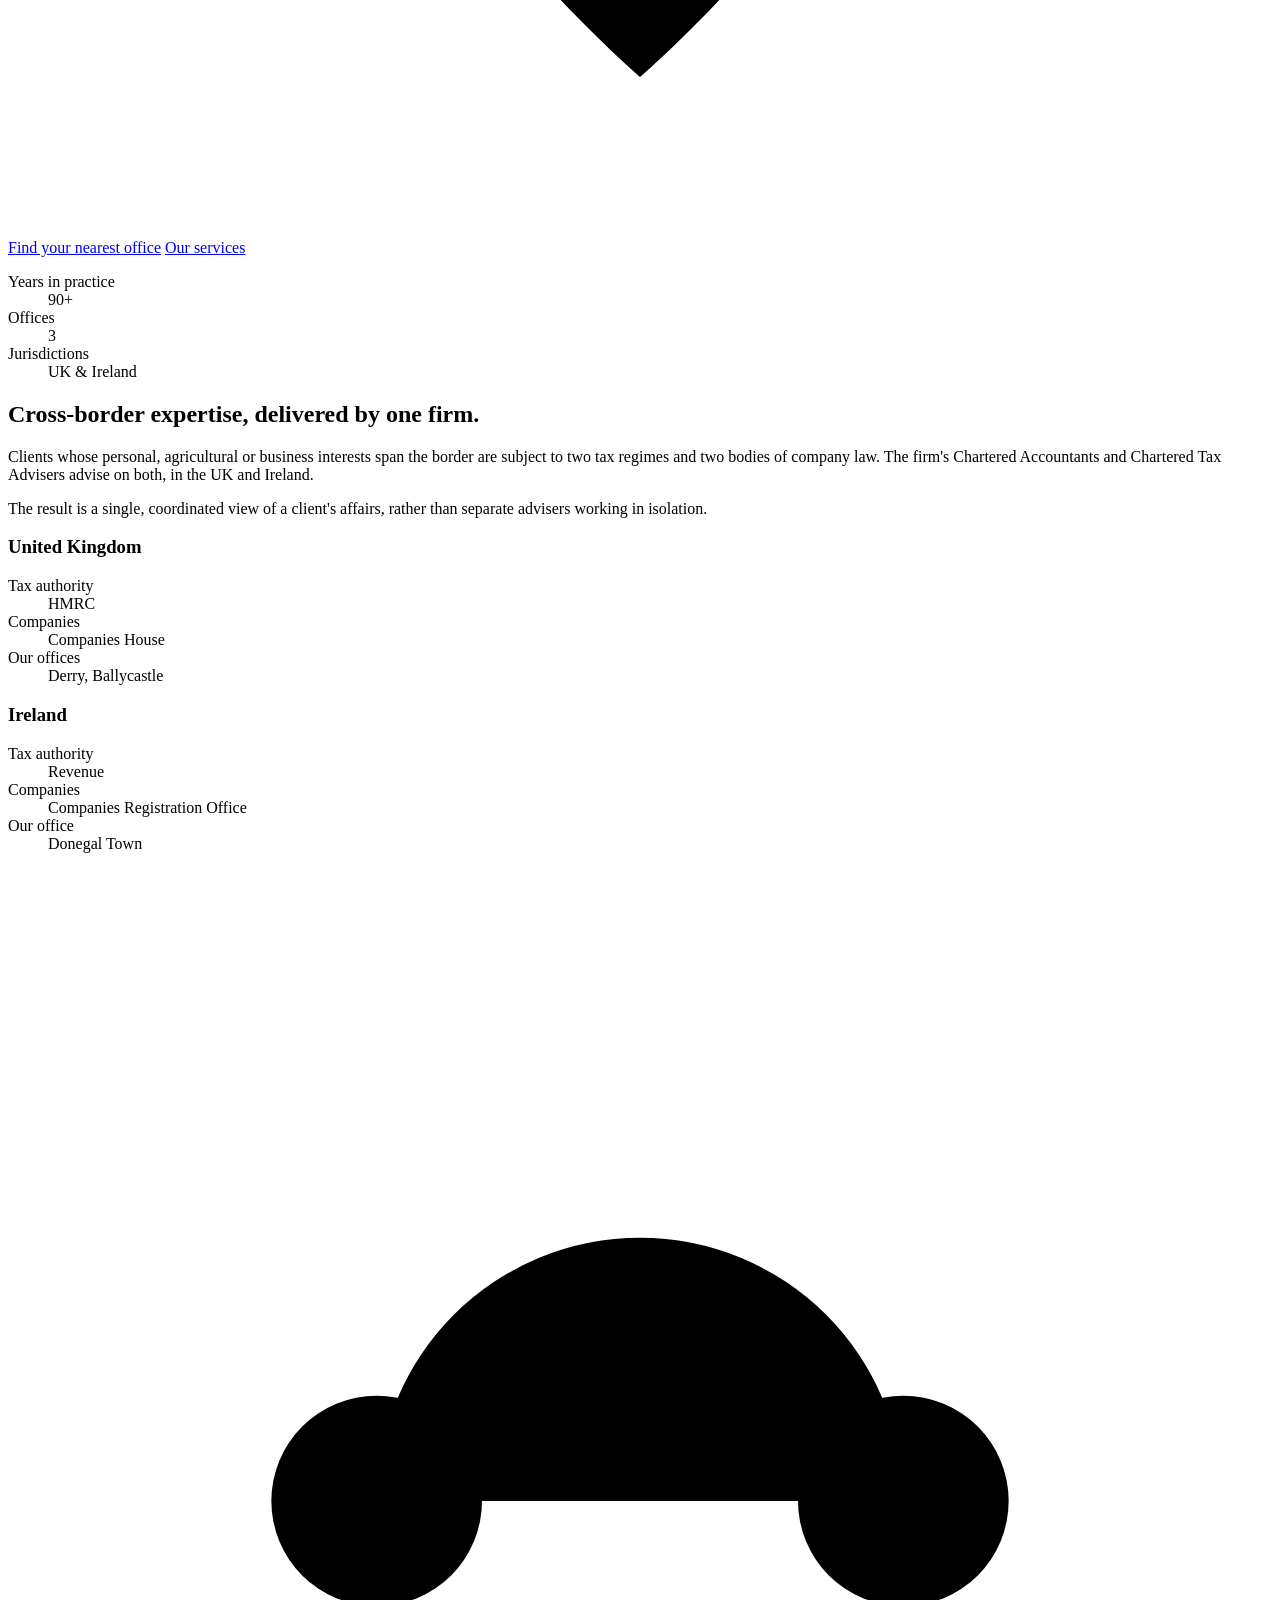
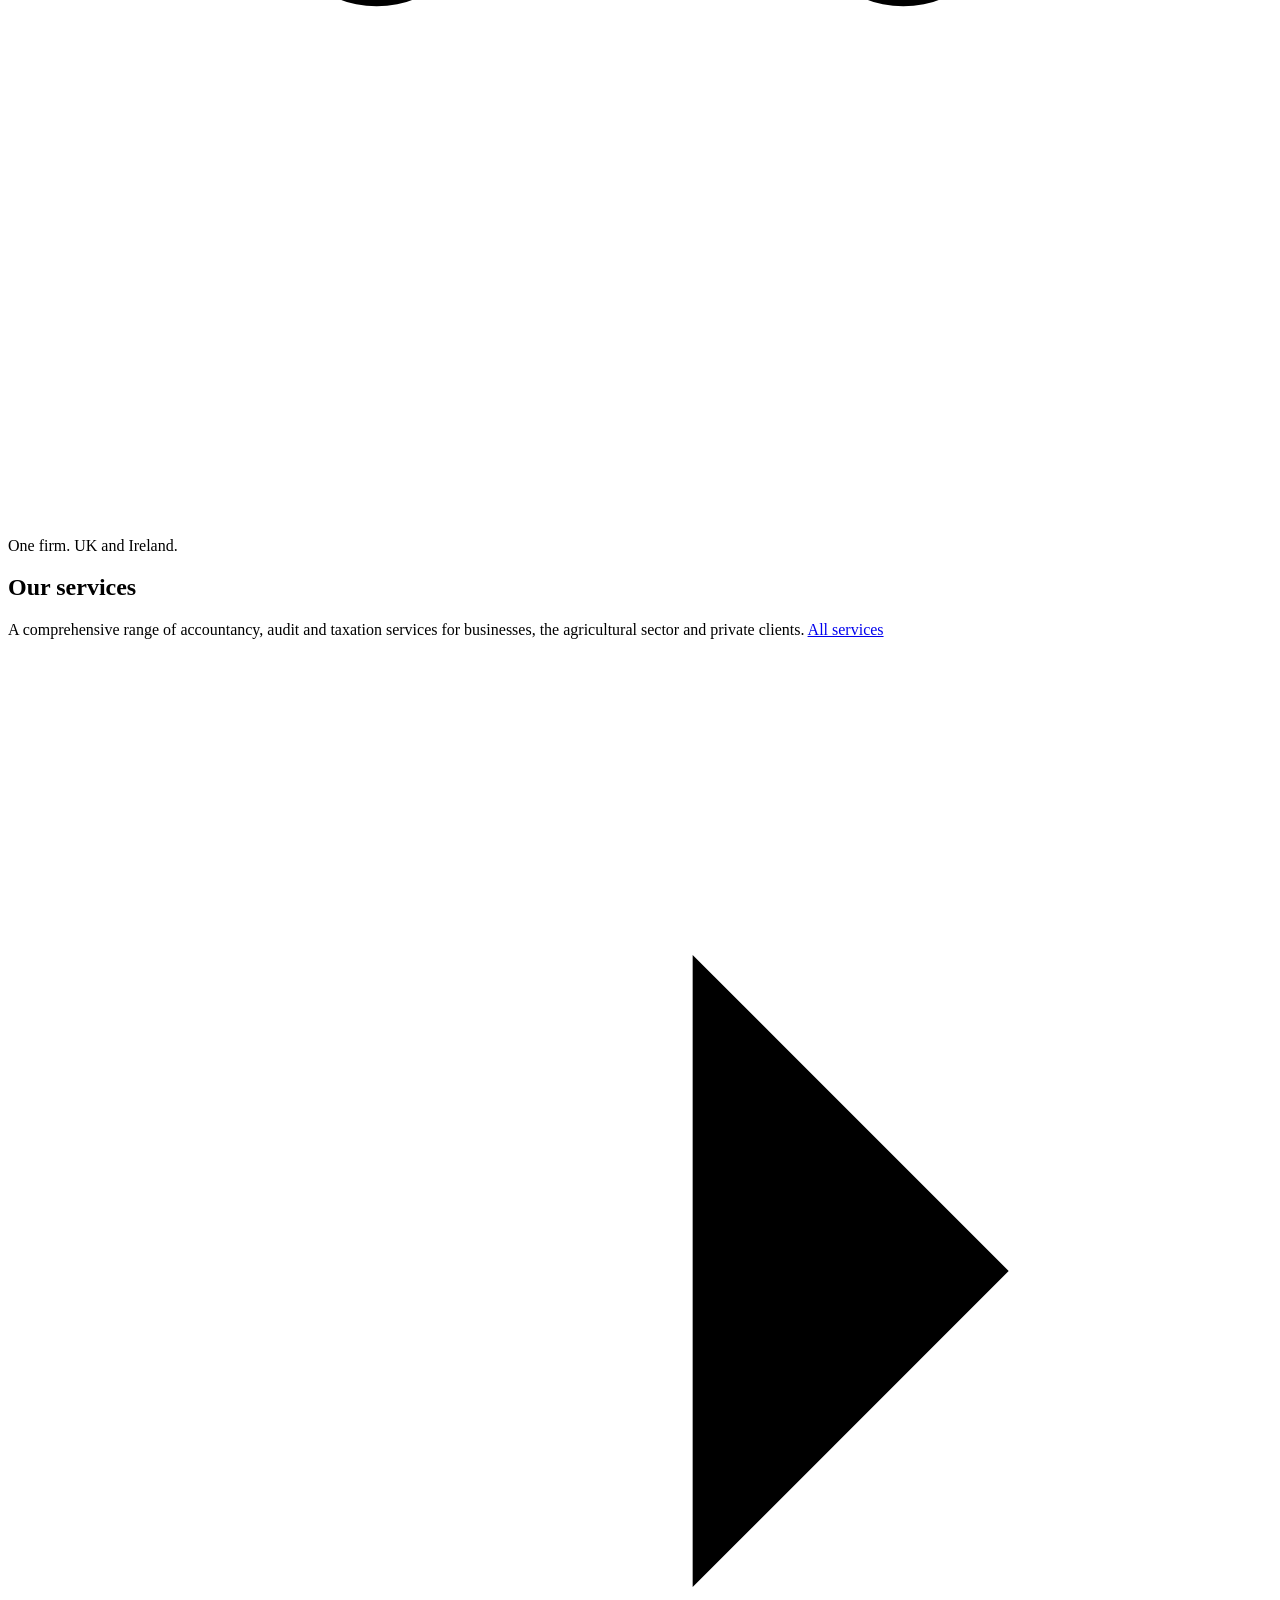
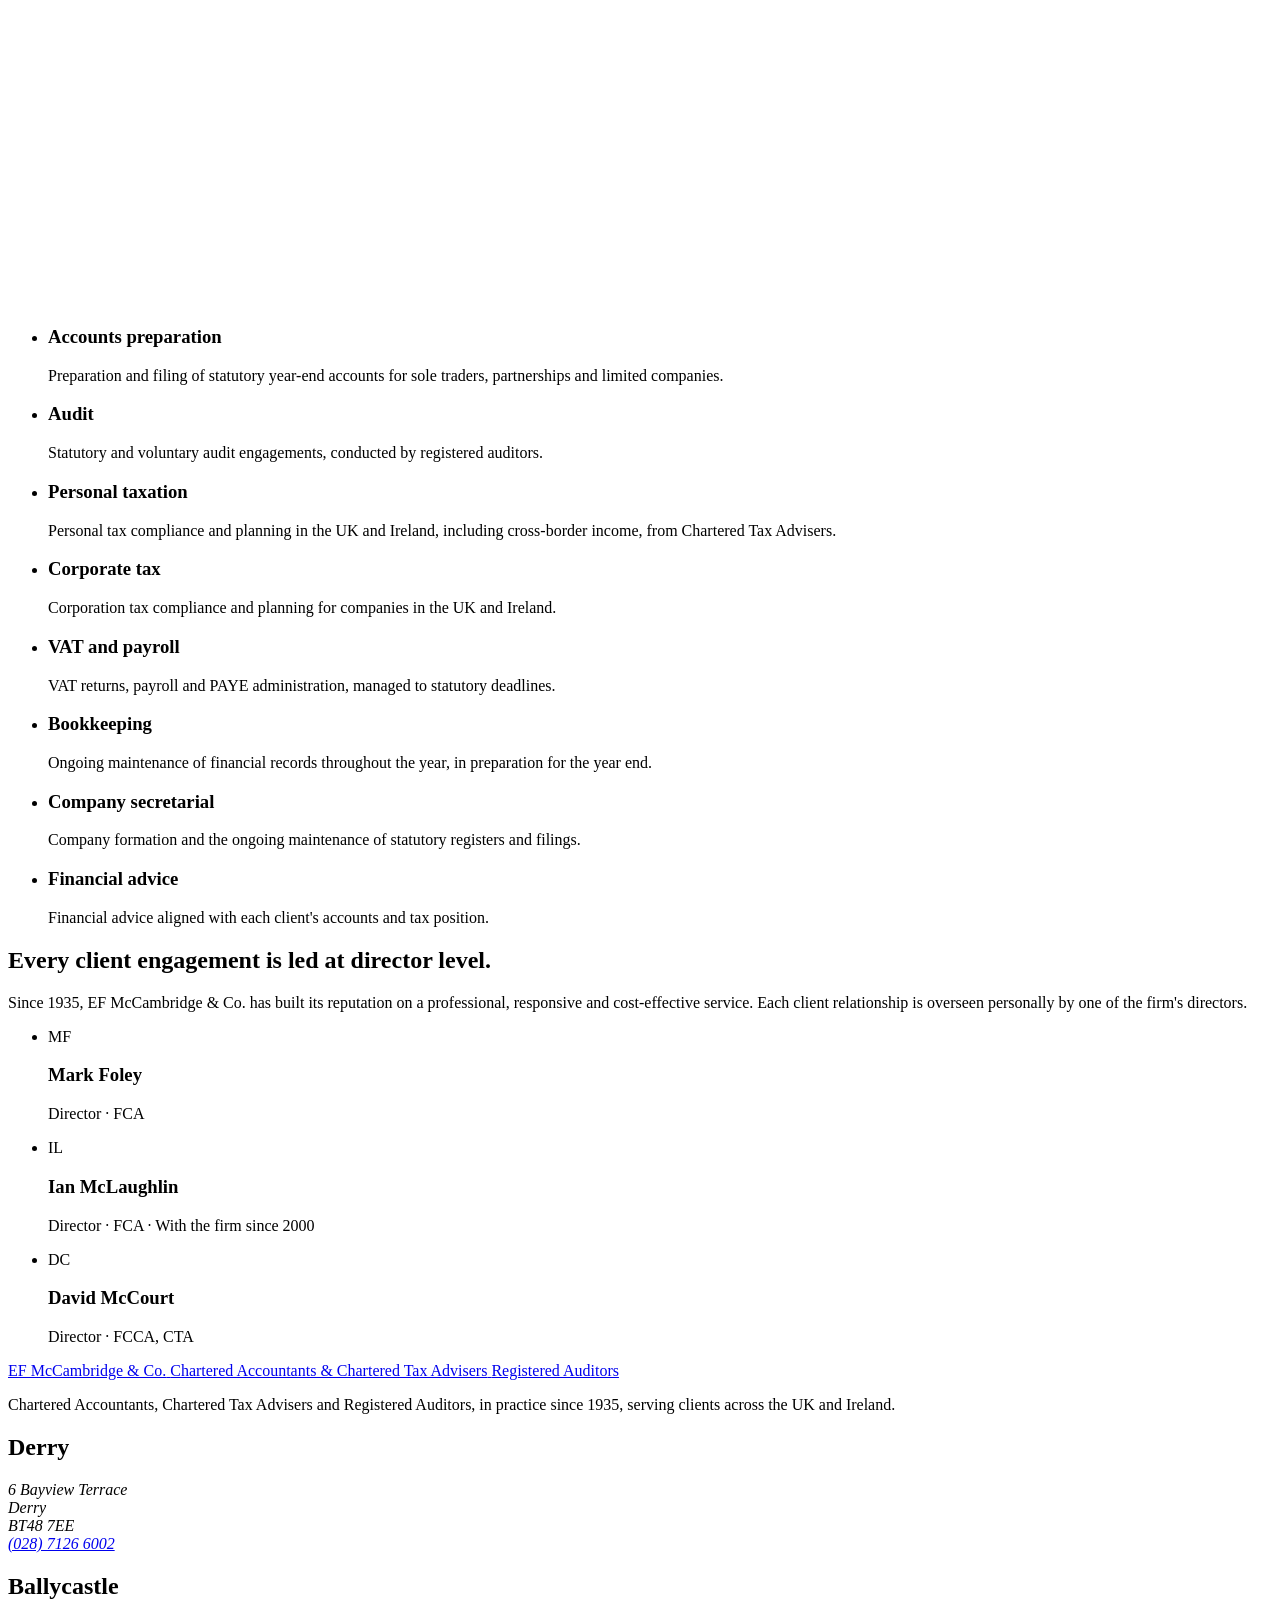
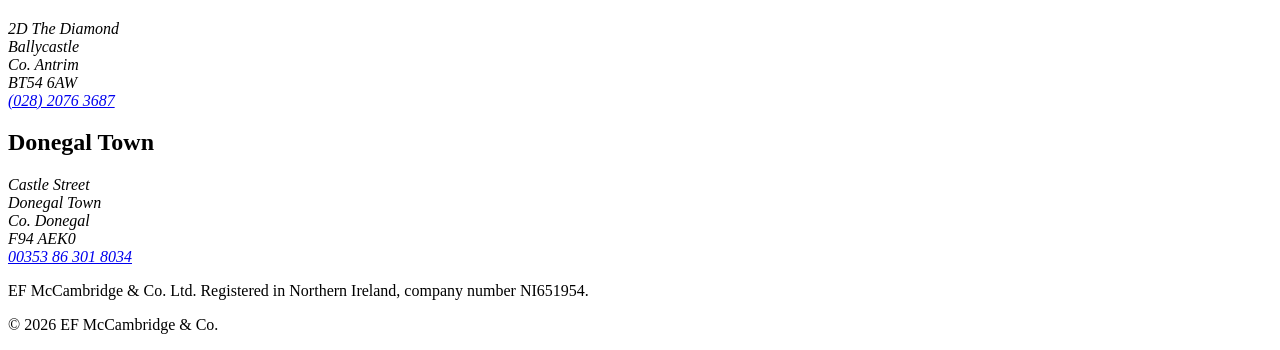
==== commit 27cfd924: "Enterprise Peace Bridge wireframe hero on homepage" ====
--- a/index.html
+++ b/index.html
@@ -3,198 +3,14 @@
 <head>
 <meta charset="utf-8">
 <meta name="viewport" content="width=device-width, initial-scale=1">
-<title>Chartered Accountants in Derry, Ballycastle &amp; Donegal | EF McCambridge &amp; Co.</title>
+<title>EF McCambridge & Co. | Chartered Accountants & Chartered Tax Advisers, Derry, Ballycastle & Donegal</title>
 <meta name="description" content="Chartered Accountants, Chartered Tax Advisers and Registered Auditors in Derry, Ballycastle and Donegal Town since 1935. Accounts, audit and tax across the UK and Ireland.">
-<link rel="canonical" href="https://efmccambridge.co.uk/">
-<meta property="og:type" content="website">
-<meta property="og:site_name" content="EF McCambridge &amp; Co.">
-<meta property="og:locale" content="en_GB">
-<meta property="og:title" content="Chartered Accountants in Derry, Ballycastle &amp; Donegal | EF McCambridge &amp; Co.">
-<meta property="og:description" content="Chartered Accountants, Chartered Tax Advisers and Registered Auditors in Derry, Ballycastle and Donegal Town since 1935. Accounts, audit and tax across the UK and Ireland.">
-<meta property="og:url" content="https://efmccambridge.co.uk/">
-<meta property="og:image" content="https://efmccambridge.co.uk/assets/og-image.png">
-<meta property="og:image:width" content="1200">
-<meta property="og:image:height" content="630">
-<meta property="og:image:alt" content="EF McCambridge &amp; Co., Chartered Accountants &amp; Chartered Tax Advisers, Registered Auditors">
-<meta name="twitter:card" content="summary_large_image">
-<meta name="theme-color" content="#ffffff">
+<meta name="theme-color" content="#0f1417">
 <script>document.documentElement.classList.add("js")</script>
 <link rel="preload" href="assets/fonts/jost-latin.woff2" as="font" type="font/woff2" crossorigin>
-<link rel="stylesheet" href="css/site.css?v=e3ee0954">
+<link rel="stylesheet" href="css/site.css?v=enterprise-bridge">
 <link rel="icon" href="assets/favicon.svg" type="image/svg+xml">
-<link rel="apple-touch-icon" href="assets/apple-touch-icon.png">
 <script src="js/site.js?v=048140e0" defer></script>
-<script type="application/ld+json">
-{
- "@context": "https://schema.org",
- "@graph": [
-  {
-   "@type": [
-    "Organization",
-    "AccountingService"
-   ],
-   "@id": "https://efmccambridge.co.uk/#organization",
-   "name": "EF McCambridge & Co.",
-   "legalName": "EF McCambridge & Co. Ltd",
-   "url": "https://efmccambridge.co.uk/",
-   "logo": "https://efmccambridge.co.uk/assets/apple-touch-icon.png",
-   "image": "https://efmccambridge.co.uk/assets/og-image.png",
-   "description": "Chartered Accountants, Chartered Tax Advisers and Registered Auditors with offices in Derry, Ballycastle and Donegal Town, serving clients across the UK and Ireland since 1935.",
-   "foundingDate": "1935",
-   "email": "reception@efmccambridge.co.uk",
-   "telephone": "+442871266002",
-   "address": {
-    "@type": "PostalAddress",
-    "streetAddress": "6 Bayview Terrace",
-    "addressLocality": "Derry",
-    "postalCode": "BT48 7EE",
-    "addressCountry": "GB"
-   },
-   "identifier": {
-    "@type": "PropertyValue",
-    "propertyID": "Companies House (NI)",
-    "value": "NI651954"
-   },
-   "areaServed": [
-    {
-     "@type": "Country",
-     "name": "United Kingdom"
-    },
-    {
-     "@type": "Country",
-     "name": "Ireland"
-    }
-   ],
-   "knowsAbout": [
-    "Accounts preparation",
-    "Audit",
-    "Personal taxation",
-    "Corporate tax",
-    "VAT",
-    "Payroll",
-    "Bookkeeping",
-    "Company secretarial",
-    "Financial advice"
-   ],
-   "employee": [
-    {
-     "@type": "Person",
-     "name": "Mark Foley",
-     "jobTitle": "Director",
-     "honorificSuffix": "FCA"
-    },
-    {
-     "@type": "Person",
-     "name": "Ian McLaughlin",
-     "jobTitle": "Director",
-     "honorificSuffix": "FCA"
-    },
-    {
-     "@type": "Person",
-     "name": "David McCourt",
-     "jobTitle": "Director",
-     "honorificSuffix": "FCCA CTA"
-    }
-   ],
-   "subOrganization": [
-    {
-     "@id": "https://efmccambridge.co.uk/contact.html#derry"
-    },
-    {
-     "@id": "https://efmccambridge.co.uk/contact.html#ballycastle"
-    },
-    {
-     "@id": "https://efmccambridge.co.uk/contact.html#donegal"
-    }
-   ]
-  },
-  {
-   "@type": "AccountingService",
-   "@id": "https://efmccambridge.co.uk/contact.html#derry",
-   "name": "EF McCambridge & Co. – Derry (main office)",
-   "url": "https://efmccambridge.co.uk/contact.html#derry",
-   "telephone": "+442871266002",
-   "image": "https://efmccambridge.co.uk/assets/og-image.png",
-   "address": {
-    "@type": "PostalAddress",
-    "streetAddress": "6 Bayview Terrace",
-    "addressLocality": "Derry",
-    "postalCode": "BT48 7EE",
-    "addressCountry": "GB"
-   },
-   "geo": {
-    "@type": "GeoCoordinates",
-    "latitude": 55.001436,
-    "longitude": -7.323387
-   },
-   "hasMap": "https://www.google.com/maps/search/?api=1&query=6%20Bayview%20Terrace%2C%20Derry%20BT48%207EE",
-   "parentOrganization": {
-    "@id": "https://efmccambridge.co.uk/#organization"
-   }
-  },
-  {
-   "@type": "AccountingService",
-   "@id": "https://efmccambridge.co.uk/contact.html#ballycastle",
-   "name": "EF McCambridge & Co. – Ballycastle",
-   "url": "https://efmccambridge.co.uk/contact.html#ballycastle",
-   "telephone": "+442820763687",
-   "image": "https://efmccambridge.co.uk/assets/og-image.png",
-   "address": {
-    "@type": "PostalAddress",
-    "streetAddress": "2D The Diamond",
-    "addressLocality": "Ballycastle",
-    "addressRegion": "Co. Antrim",
-    "postalCode": "BT54 6AW",
-    "addressCountry": "GB"
-   },
-   "geo": {
-    "@type": "GeoCoordinates",
-    "latitude": 55.2009,
-    "longitude": -6.2499
-   },
-   "hasMap": "https://www.google.com/maps/search/?api=1&query=2D%20The%20Diamond%2C%20Ballycastle%20BT54%206AW",
-   "parentOrganization": {
-    "@id": "https://efmccambridge.co.uk/#organization"
-   }
-  },
-  {
-   "@type": "AccountingService",
-   "@id": "https://efmccambridge.co.uk/contact.html#donegal",
-   "name": "EF McCambridge & Co. – Donegal Town",
-   "url": "https://efmccambridge.co.uk/contact.html#donegal",
-   "telephone": "+353863018034",
-   "image": "https://efmccambridge.co.uk/assets/og-image.png",
-   "address": {
-    "@type": "PostalAddress",
-    "streetAddress": "Castle Street",
-    "addressLocality": "Donegal Town",
-    "addressRegion": "Co. Donegal",
-    "postalCode": "F94 AEK0",
-    "addressCountry": "IE"
-   },
-   "geo": {
-    "@type": "GeoCoordinates",
-    "latitude": 54.6548,
-    "longitude": -8.1101
-   },
-   "hasMap": "https://www.google.com/maps/search/?api=1&query=Castle%20Street%2C%20Donegal%20Town%20F94%20AEK0",
-   "parentOrganization": {
-    "@id": "https://efmccambridge.co.uk/#organization"
-   }
-  },
-  {
-   "@type": "WebSite",
-   "@id": "https://efmccambridge.co.uk/#website",
-   "url": "https://efmccambridge.co.uk/",
-   "name": "EF McCambridge & Co.",
-   "inLanguage": "en-GB",
-   "publisher": {
-    "@id": "https://efmccambridge.co.uk/#organization"
-   }
-  }
- ]
-}
-</script>
 </head>
 <body>
 <a class="skip" href="#main">Skip to content</a>
@@ -211,7 +27,25 @@
   </div>
 </header>
 <main id="main">
-<section class="hero" aria-labelledby="hero-h" data-hero>
+<section class="hero hero--enterprise" aria-labelledby="hero-h" data-hero>
+  <div class="hero__bridge" aria-hidden="true">
+    <svg viewBox="0 0 800 400" fill="none" xmlns="http://www.w3.org/2000/svg">
+      <path d="M50 280 Q200 180 400 220 T750 200" stroke="currentColor" stroke-width="1.5" opacity="0.4"/>
+      <path d="M50 300 Q200 200 400 240 T750 220" stroke="currentColor" stroke-width="1" opacity="0.25"/>
+      <path d="M80 260 L120 180 L160 260" stroke="currentColor" stroke-width="1.2" opacity="0.5"/>
+      <path d="M200 250 L240 160 L280 250" stroke="currentColor" stroke-width="1.2" opacity="0.5"/>
+      <path d="M340 270 L380 170 L420 270" stroke="currentColor" stroke-width="1.2" opacity="0.5"/>
+      <path d="M500 260 L540 155 L580 260" stroke="currentColor" stroke-width="1.2" opacity="0.5"/>
+      <path d="M640 250 L680 165 L720 250" stroke="currentColor" stroke-width="1.2" opacity="0.5"/>
+      <line x1="100" y1="220" x2="140" y2="220" stroke="currentColor" stroke-width="0.8" opacity="0.3"/>
+      <line x1="220" y1="210" x2="260" y2="210" stroke="currentColor" stroke-width="0.8" opacity="0.3"/>
+      <line x1="360" y1="225" x2="400" y2="225" stroke="currentColor" stroke-width="0.8" opacity="0.3"/>
+      <line x1="520" y1="215" x2="560" y2="215" stroke="currentColor" stroke-width="0.8" opacity="0.3"/>
+      <line x1="660" y1="210" x2="700" y2="210" stroke="currentColor" stroke-width="0.8" opacity="0.3"/>
+      <circle cx="400" cy="190" r="40" stroke="currentColor" stroke-width="0.6" opacity="0.2"/>
+      <circle cx="400" cy="190" r="70" stroke="currentColor" stroke-width="0.4" opacity="0.12"/>
+    </svg>
+  </div>
   <div class="wrap hero__grid hero__grid--solo">
     <div>
       <h1 id="hero-h"><span class="line"><span style="--i:0">Accountancy, audit</span></span> <span class="line"><span style="--i:1">and tax advisory</span></span> <span class="line"><span style="--i:2">across the <span class="accent">UK and Ireland.</span></span></span></h1>
@@ -228,7 +62,6 @@
     </div>
   </div>
 </section>
-
 <section class="section section--surface" aria-labelledby="border-h">
   <div class="wrap split">
     <div class="split__text" data-reveal>
@@ -257,18 +90,15 @@
     </div>
   </div>
 </section>
-
 <section class="section" aria-labelledby="services-h">
   <div class="wrap">
     <div class="section__head" data-reveal>
       <h2 id="services-h">Our services</h2>
       <p>A comprehensive range of accountancy, audit and taxation services for businesses, the agricultural sector and private clients. <a class="link-arrow" href="services.html">All services <svg class="icon arrow" viewBox="0 0 24 24" aria-hidden="true"><path d="M4 12h15M13 6l6 6-6 6"/></svg></a></p>
     </div>
-    <!-- Services list is a placeholder awaiting confirmation from the firm (see PRODUCT.md). -->
     <ul class="services"><li class="service" data-reveal style="--i:0"><h3>Accounts preparation</h3><p>Preparation and filing of statutory year-end accounts for sole traders, partnerships and limited companies.</p></li><li class="service" data-reveal style="--i:1"><h3>Audit</h3><p>Statutory and voluntary audit engagements, conducted by registered auditors.</p></li><li class="service" data-reveal style="--i:0"><h3>Personal taxation</h3><p>Personal tax compliance and planning in the UK and Ireland, including cross-border income, from Chartered Tax Advisers.</p></li><li class="service" data-reveal style="--i:1"><h3>Corporate tax</h3><p>Corporation tax compliance and planning for companies in the UK and Ireland.</p></li><li class="service" data-reveal style="--i:0"><h3>VAT and payroll</h3><p>VAT returns, payroll and PAYE administration, managed to statutory deadlines.</p></li><li class="service" data-reveal style="--i:1"><h3>Bookkeeping</h3><p>Ongoing maintenance of financial records throughout the year, in preparation for the year end.</p></li><li class="service" data-reveal style="--i:0"><h3>Company secretarial</h3><p>Company formation and the ongoing maintenance of statutory registers and filings.</p></li><li class="service" data-reveal style="--i:1"><h3>Financial advice</h3><p>Financial advice aligned with each client's accounts and tax position.</p></li></ul>
   </div>
 </section>
-
 <section class="section section--surface" aria-labelledby="directors-h">
   <div class="wrap"><div class="directors__intro" data-reveal>
   <h2 id="directors-h">Every client engagement is led at director level.</h2>
@@ -285,8 +115,6 @@
   <div><h3>David McCourt</h3><p>Director · FCCA, CTA</p></div>
 </li></ul></div>
 </section>
-
-
 </main>
 <footer class="footer">
   <div class="wrap">
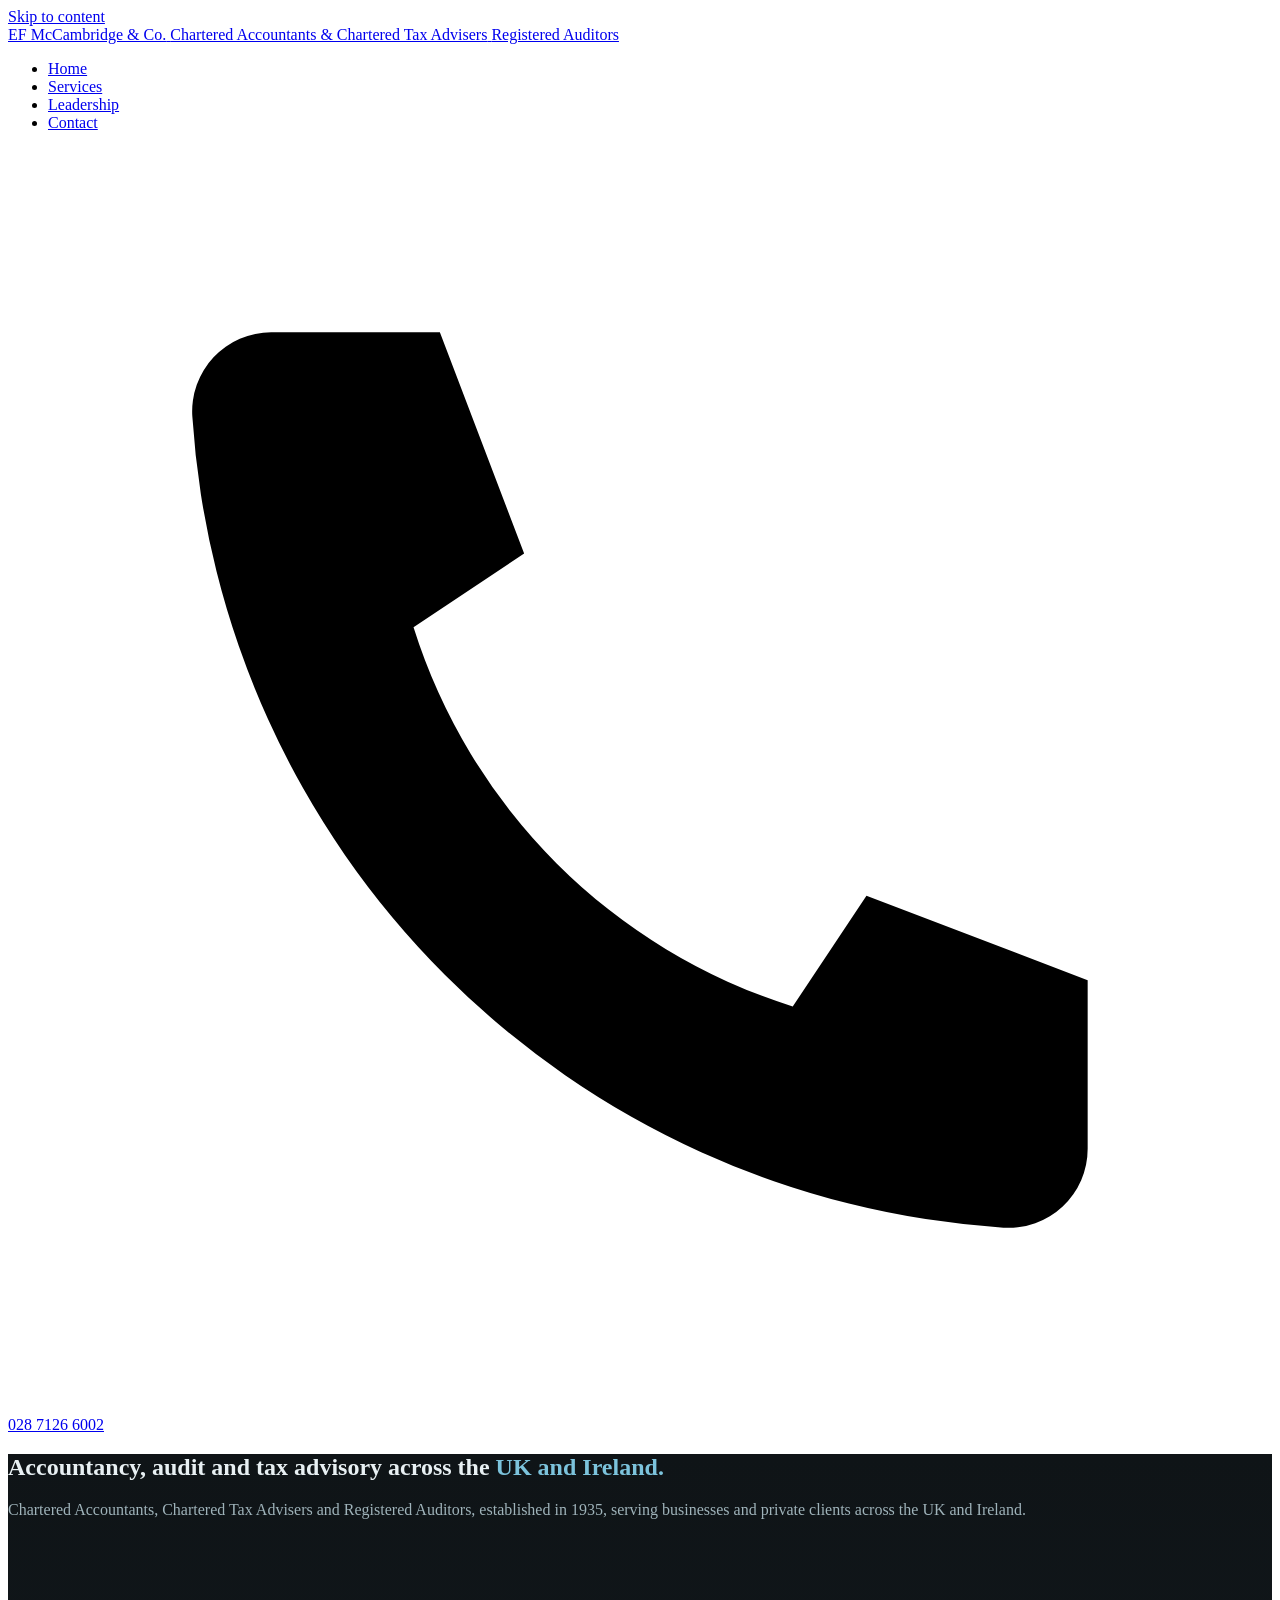
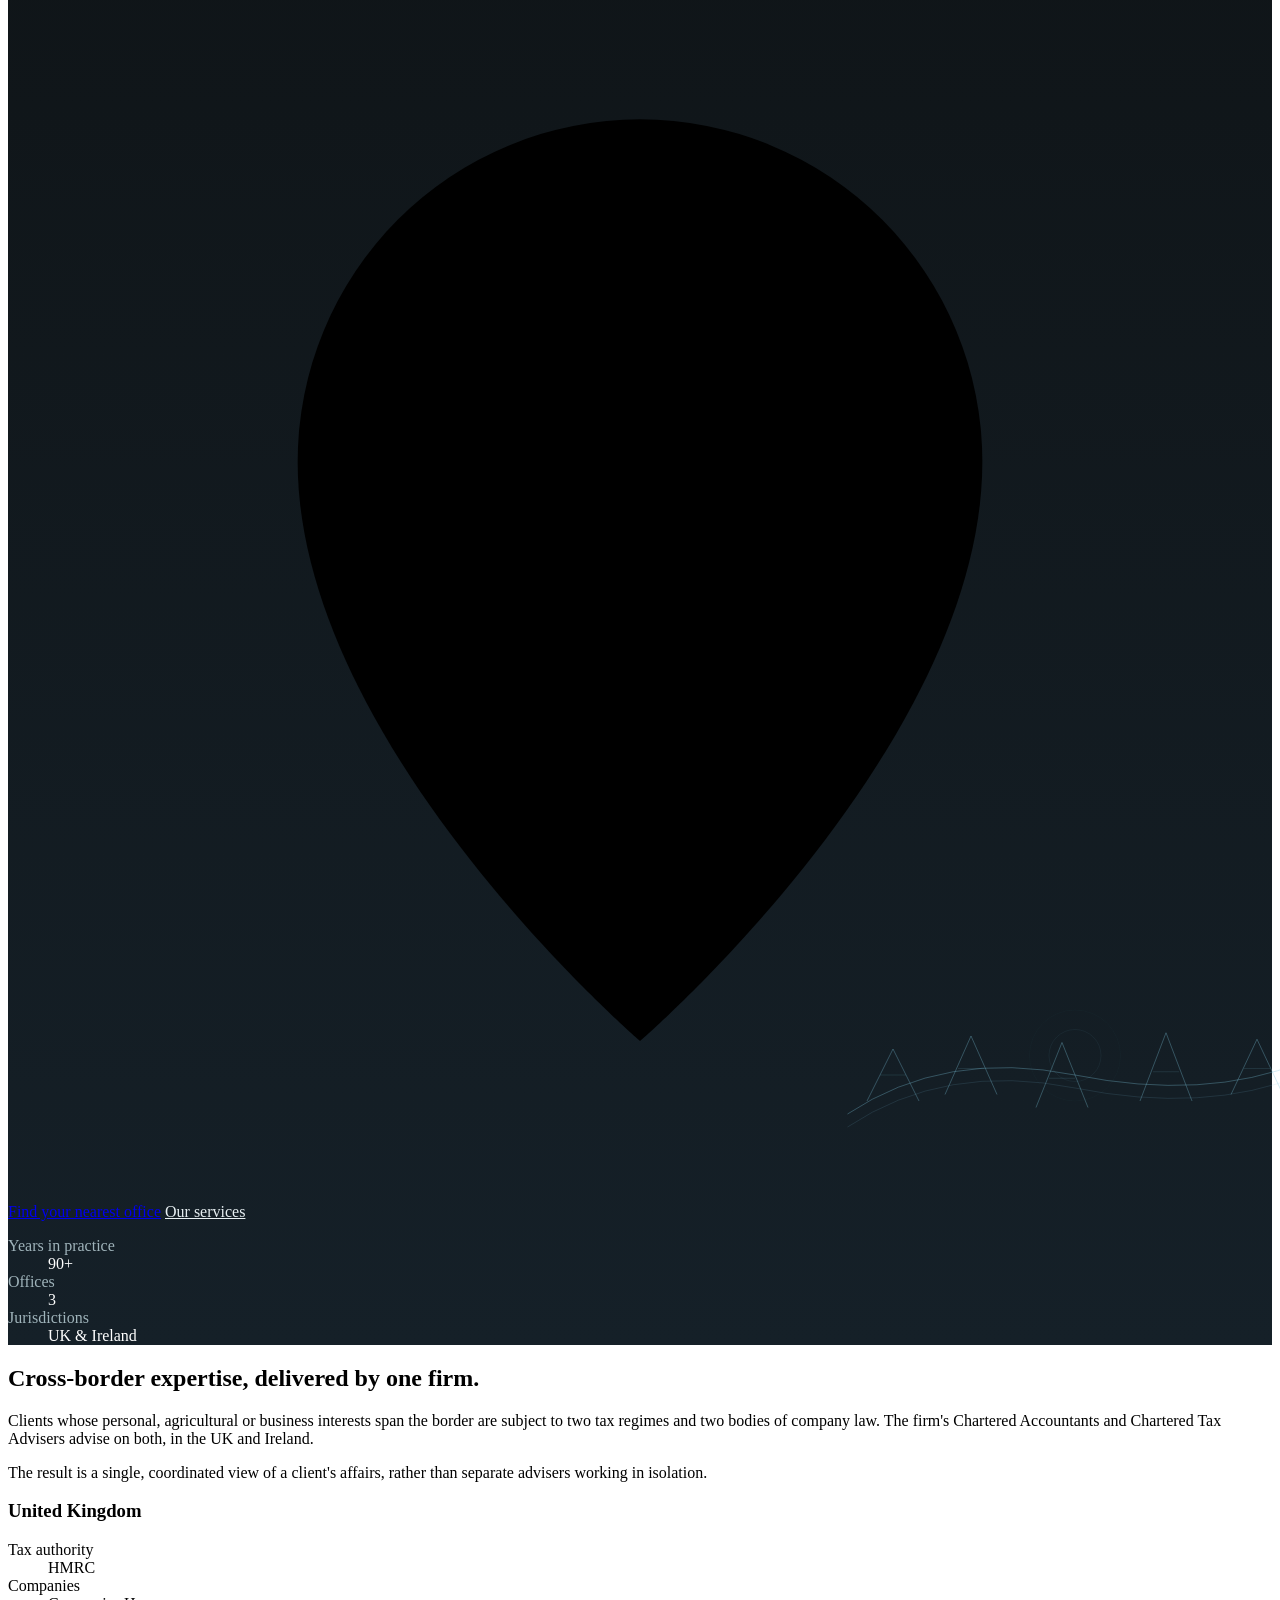
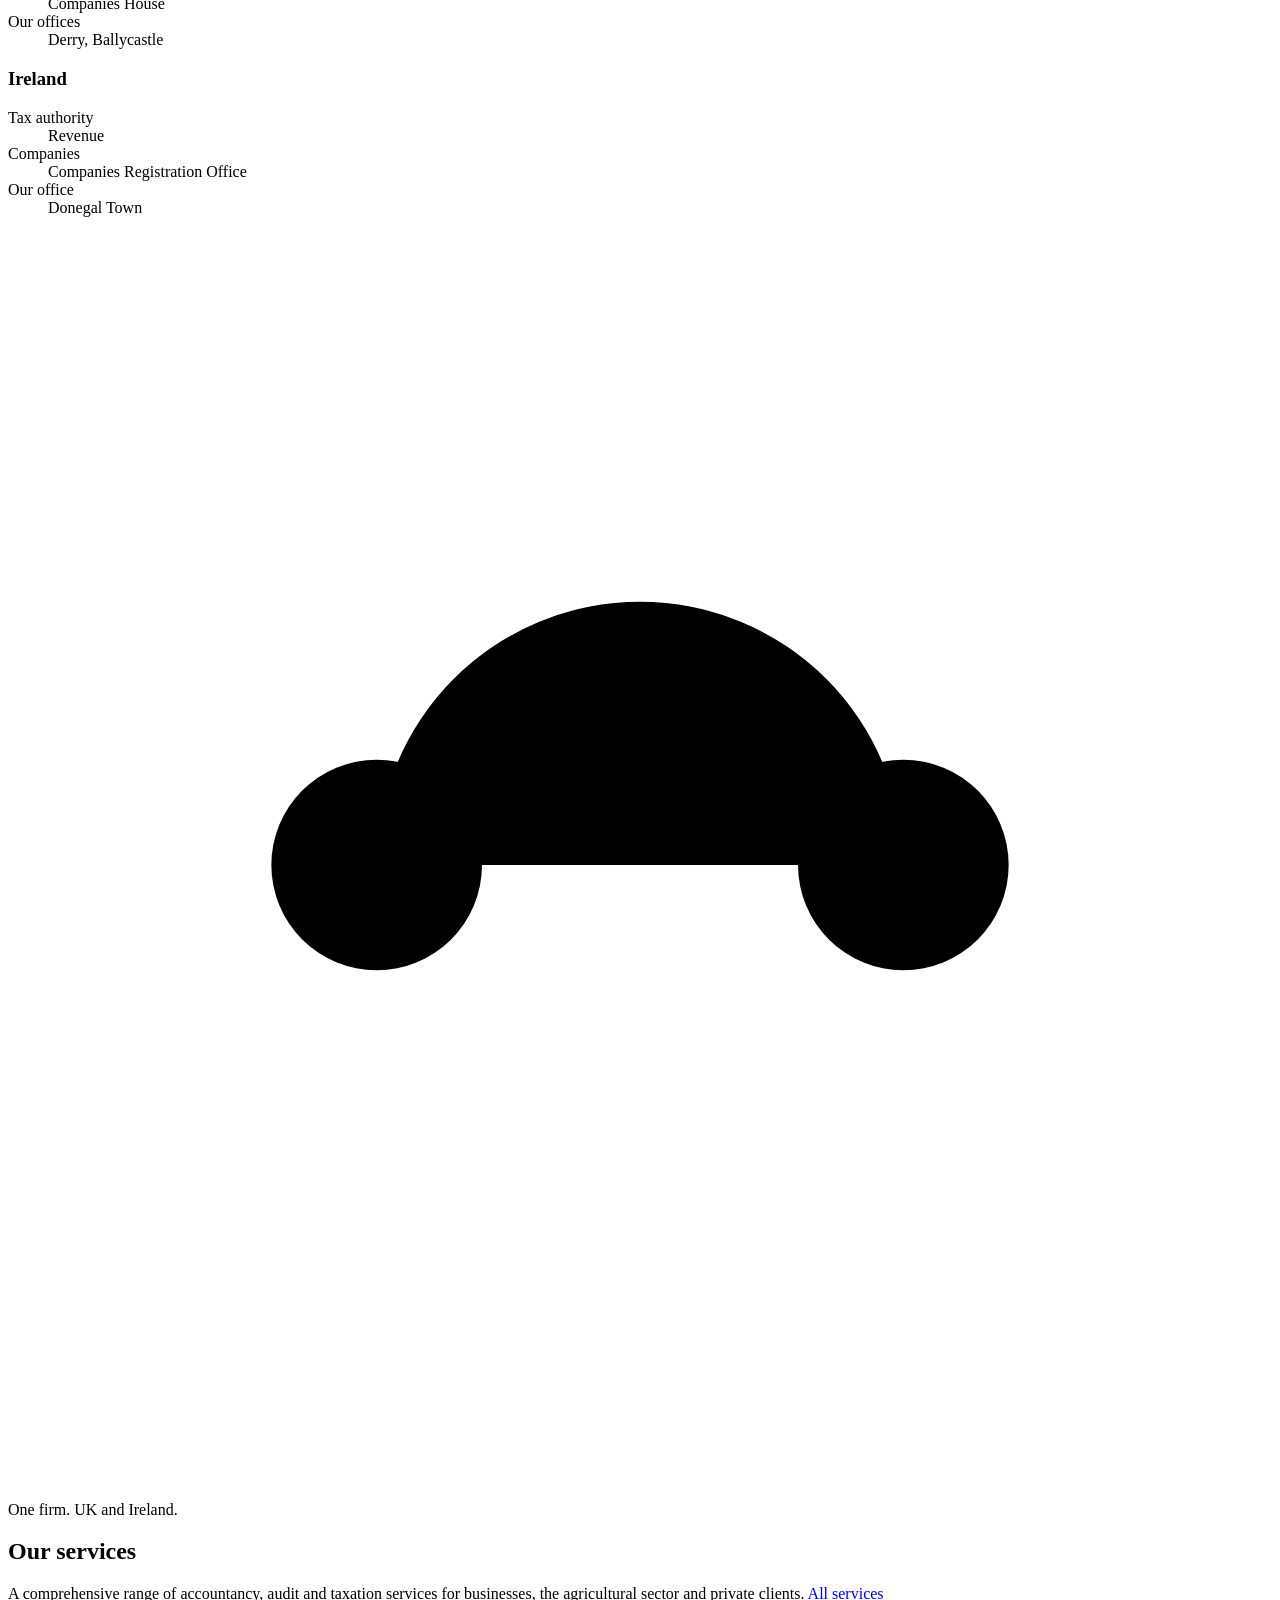
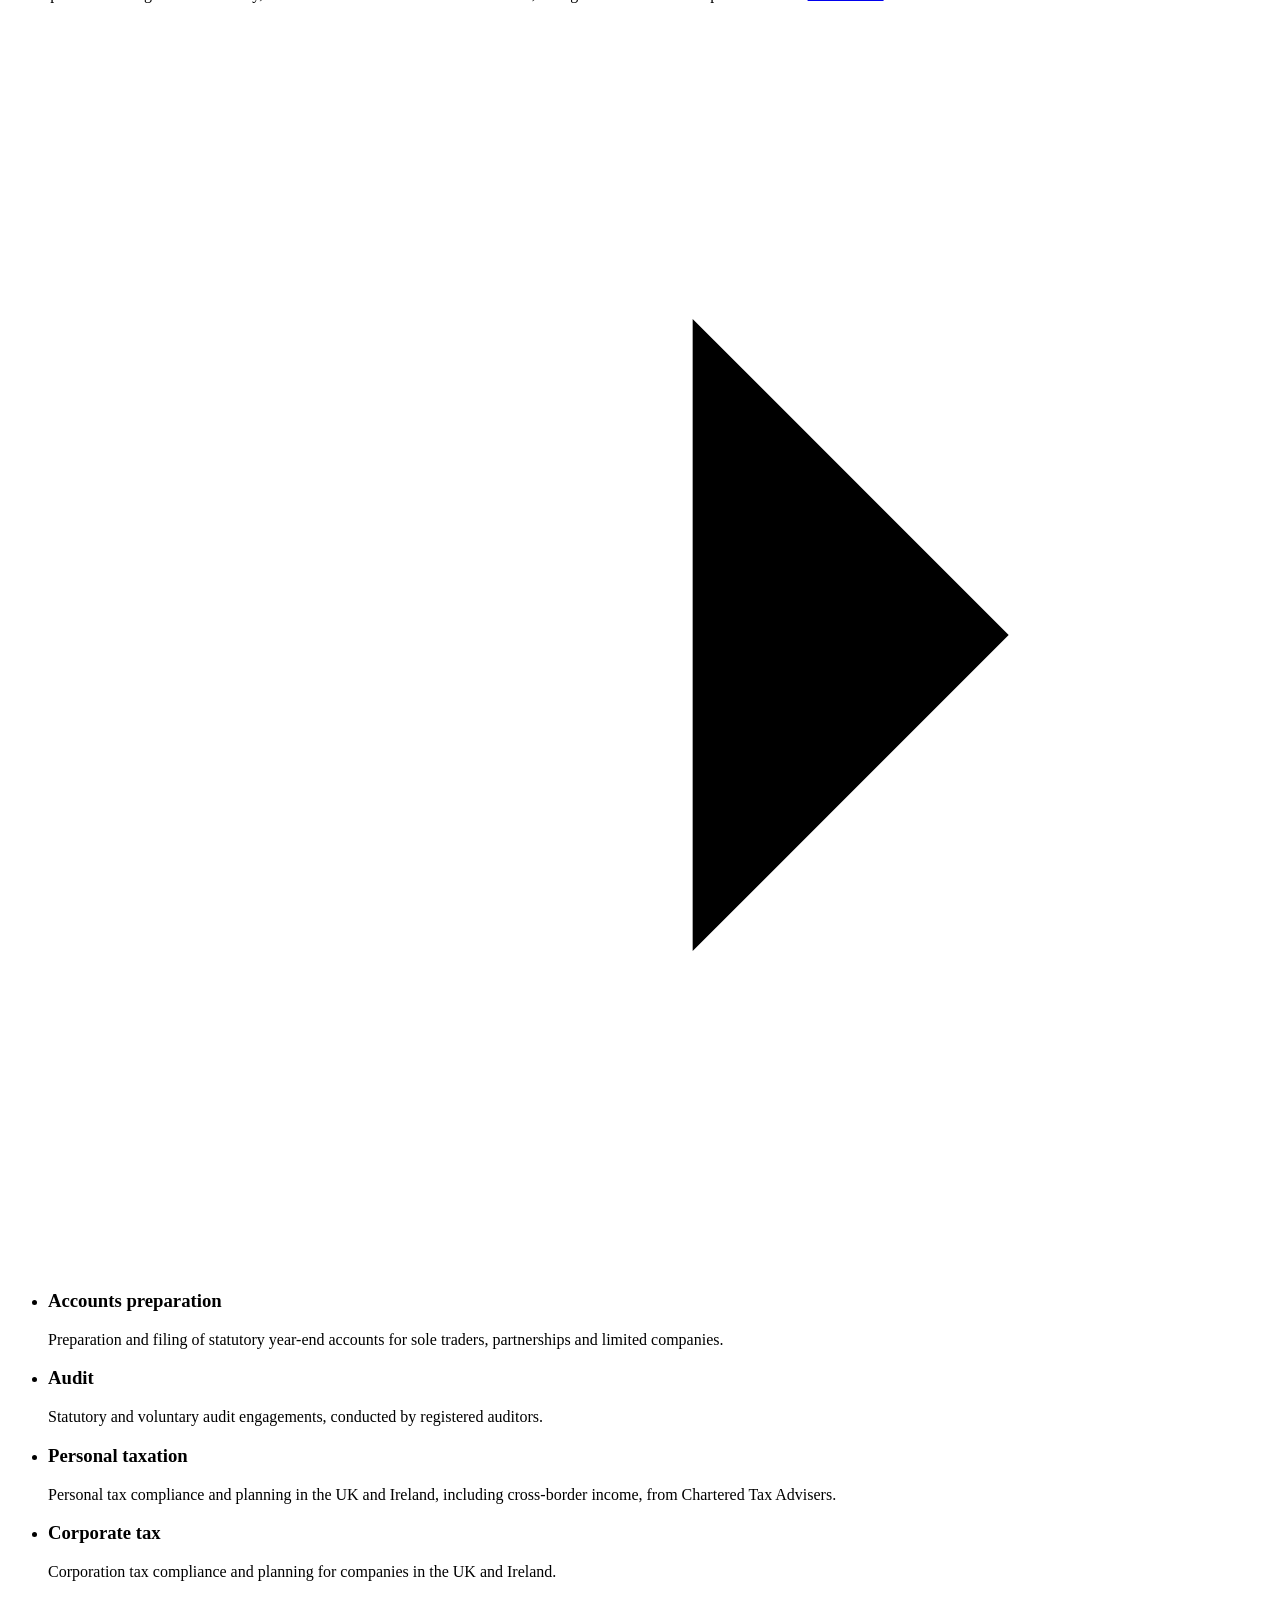
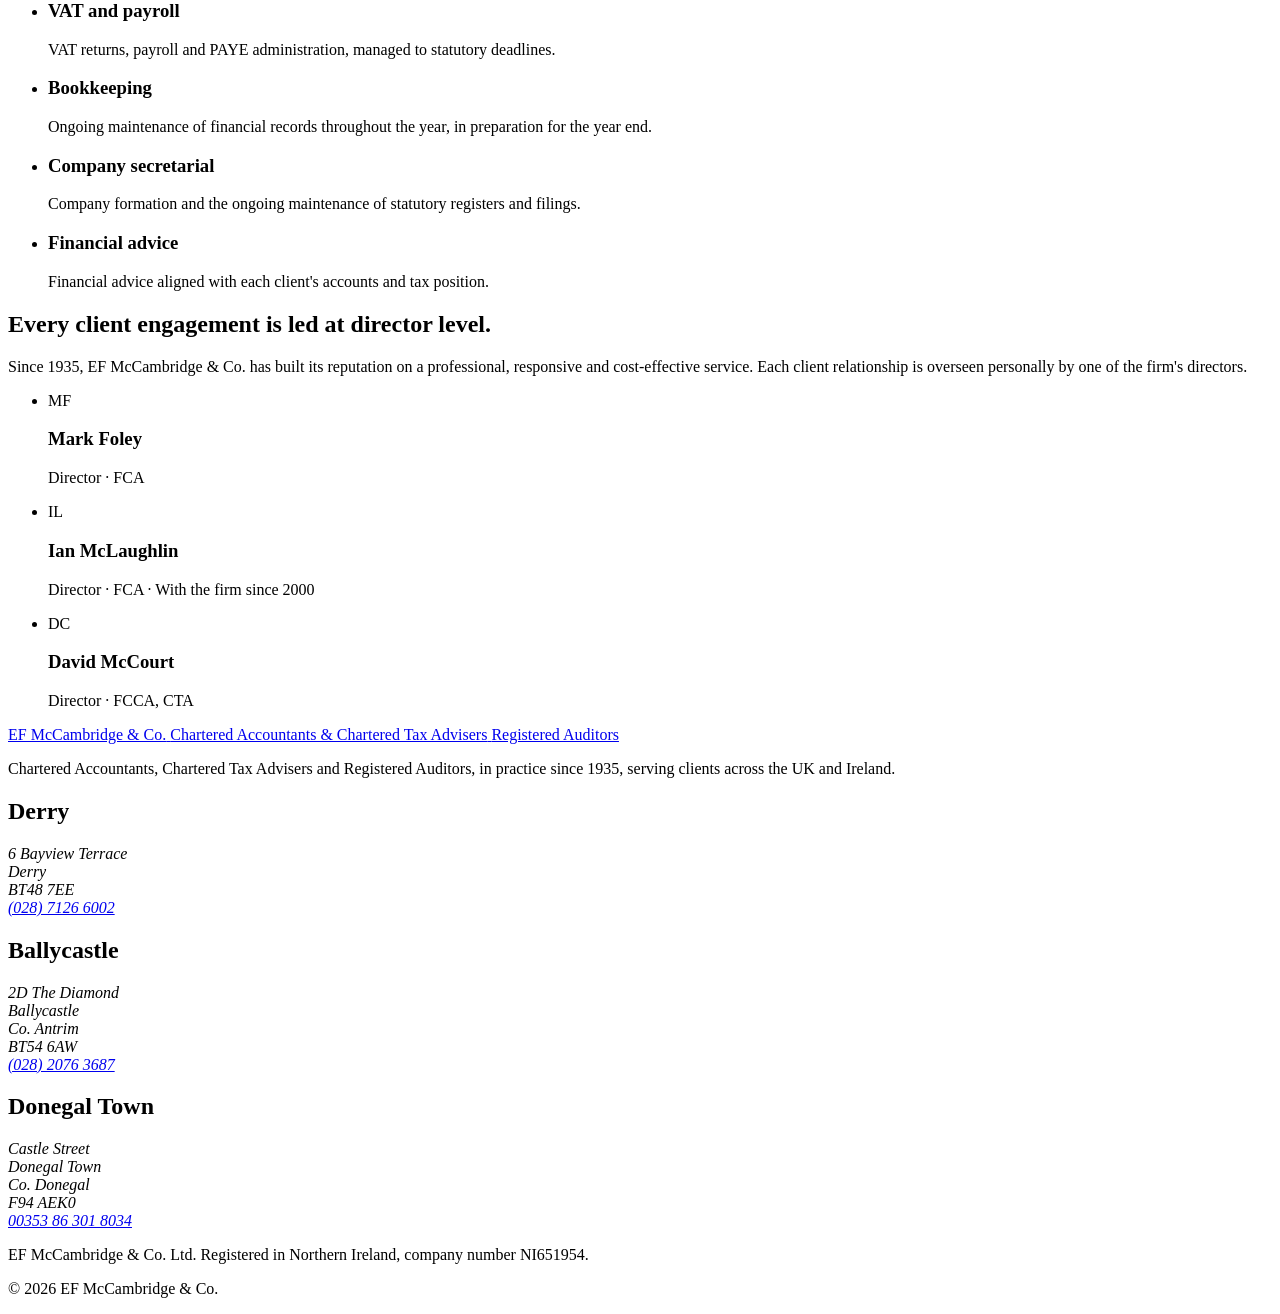
==== commit b06adfa4: "Add enterprise.css and link it from homepage" ====
--- a/index.html
+++ b/index.html
@@ -9,6 +9,7 @@
 <script>document.documentElement.classList.add("js")</script>
 <link rel="preload" href="assets/fonts/jost-latin.woff2" as="font" type="font/woff2" crossorigin>
 <link rel="stylesheet" href="css/site.css?v=enterprise-bridge">
+<link rel="stylesheet" href="css/enterprise.css">
 <link rel="icon" href="assets/favicon.svg" type="image/svg+xml">
 <script src="js/site.js?v=048140e0" defer></script>
 </head>
--- a/css/enterprise.css
+++ b/css/enterprise.css
@@ -0,0 +1,27 @@
+/* Enterprise Peace Bridge hero overrides */
+.hero--enterprise {
+  background: linear-gradient(180deg, #0f1417 0%, #152028 100%);
+  color: #e8f0f3;
+  position: relative;
+}
+.hero--enterprise .hero__lede,
+.hero--enterprise .fact dt { color: #9fb3ba; }
+.hero--enterprise .fact dd { color: #fff; }
+.hero--enterprise .btn--ghost { color: #e8f0f3; border-color: rgba(255,255,255,0.25); }
+.hero--enterprise .btn--ghost:hover { background: rgba(255,255,255,0.08); border-color: #7cc3dc; }
+.hero--enterprise h1 .accent { color: #7cc3dc; }
+.hero__bridge {
+  position: absolute;
+  right: -5%;
+  bottom: 10%;
+  width: min(55vw, 520px);
+  height: auto;
+  color: #7cc3dc;
+  pointer-events: none;
+  opacity: 0.85;
+  z-index: 0;
+}
+.hero--enterprise .wrap { position: relative; z-index: 1; }
+@media (max-width: 900px) {
+  .hero__bridge { width: 80vw; right: -10%; bottom: 0; opacity: 0.45; }
+}
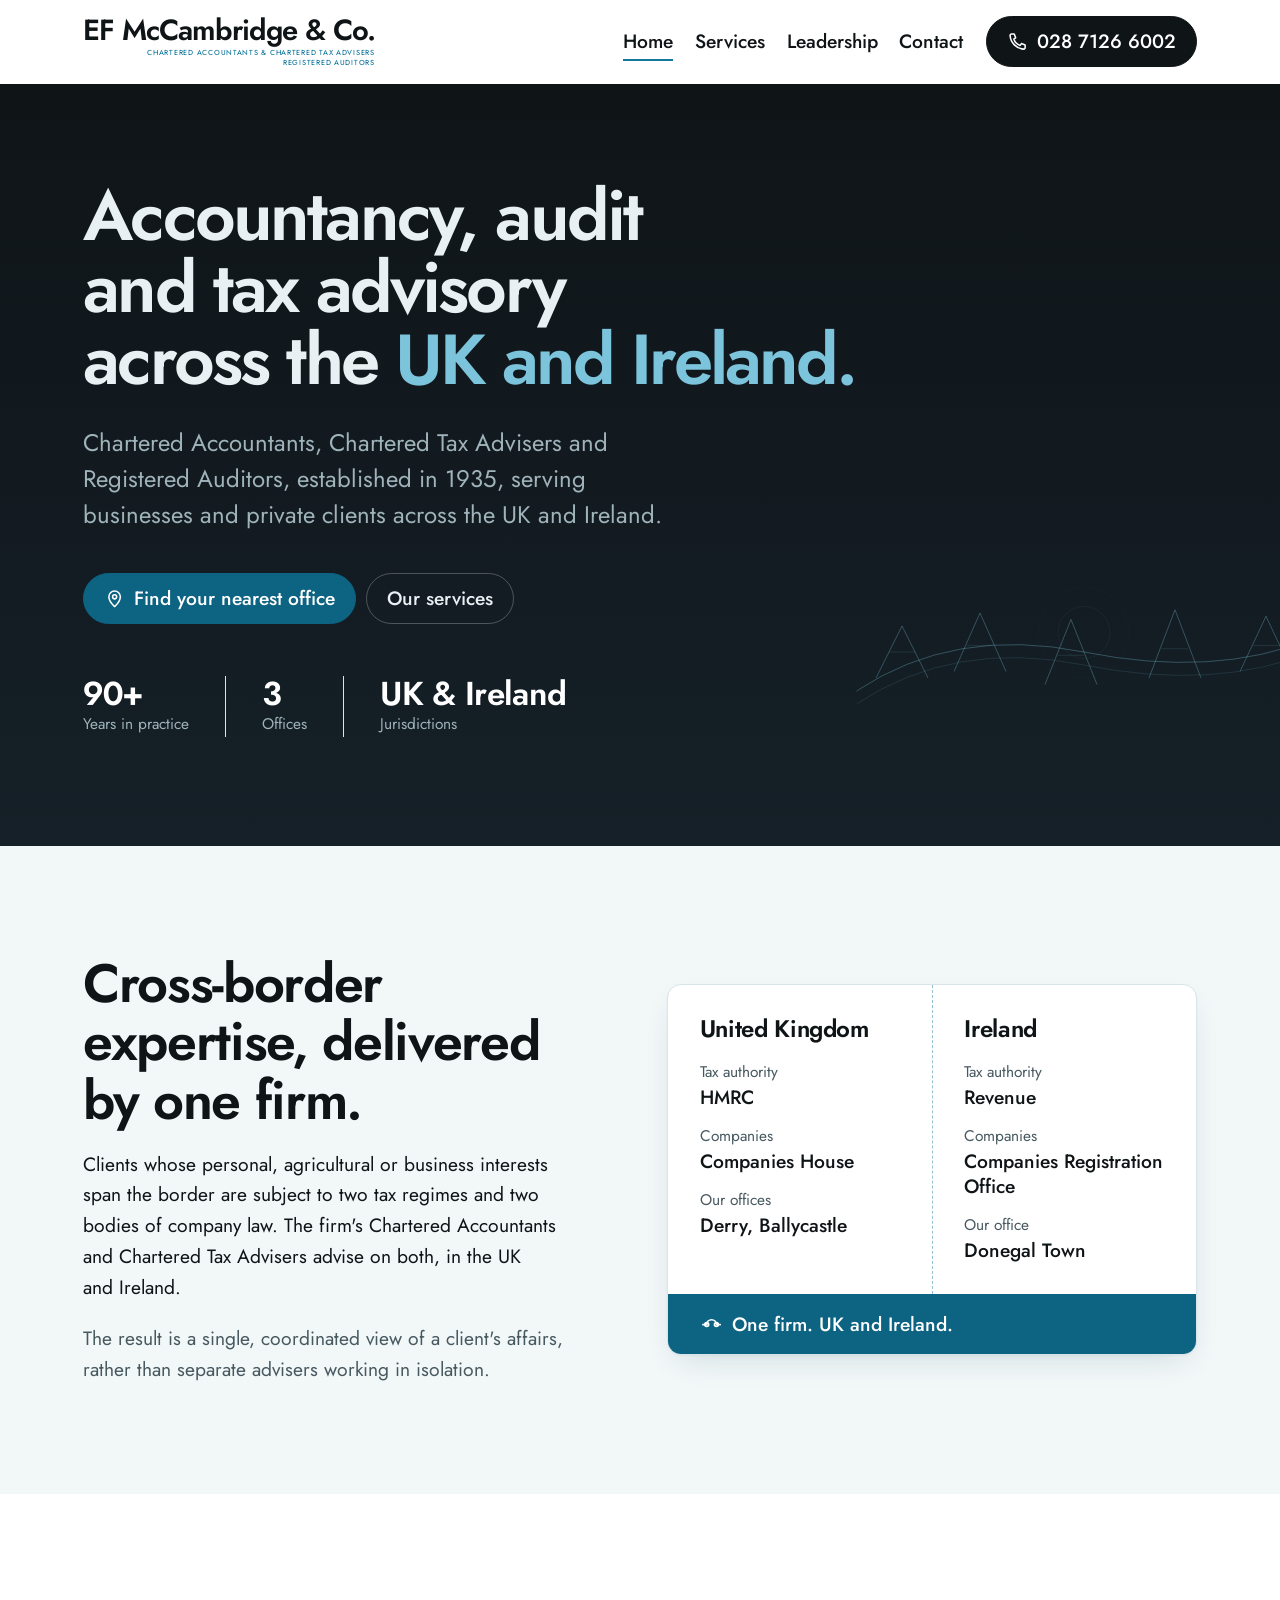
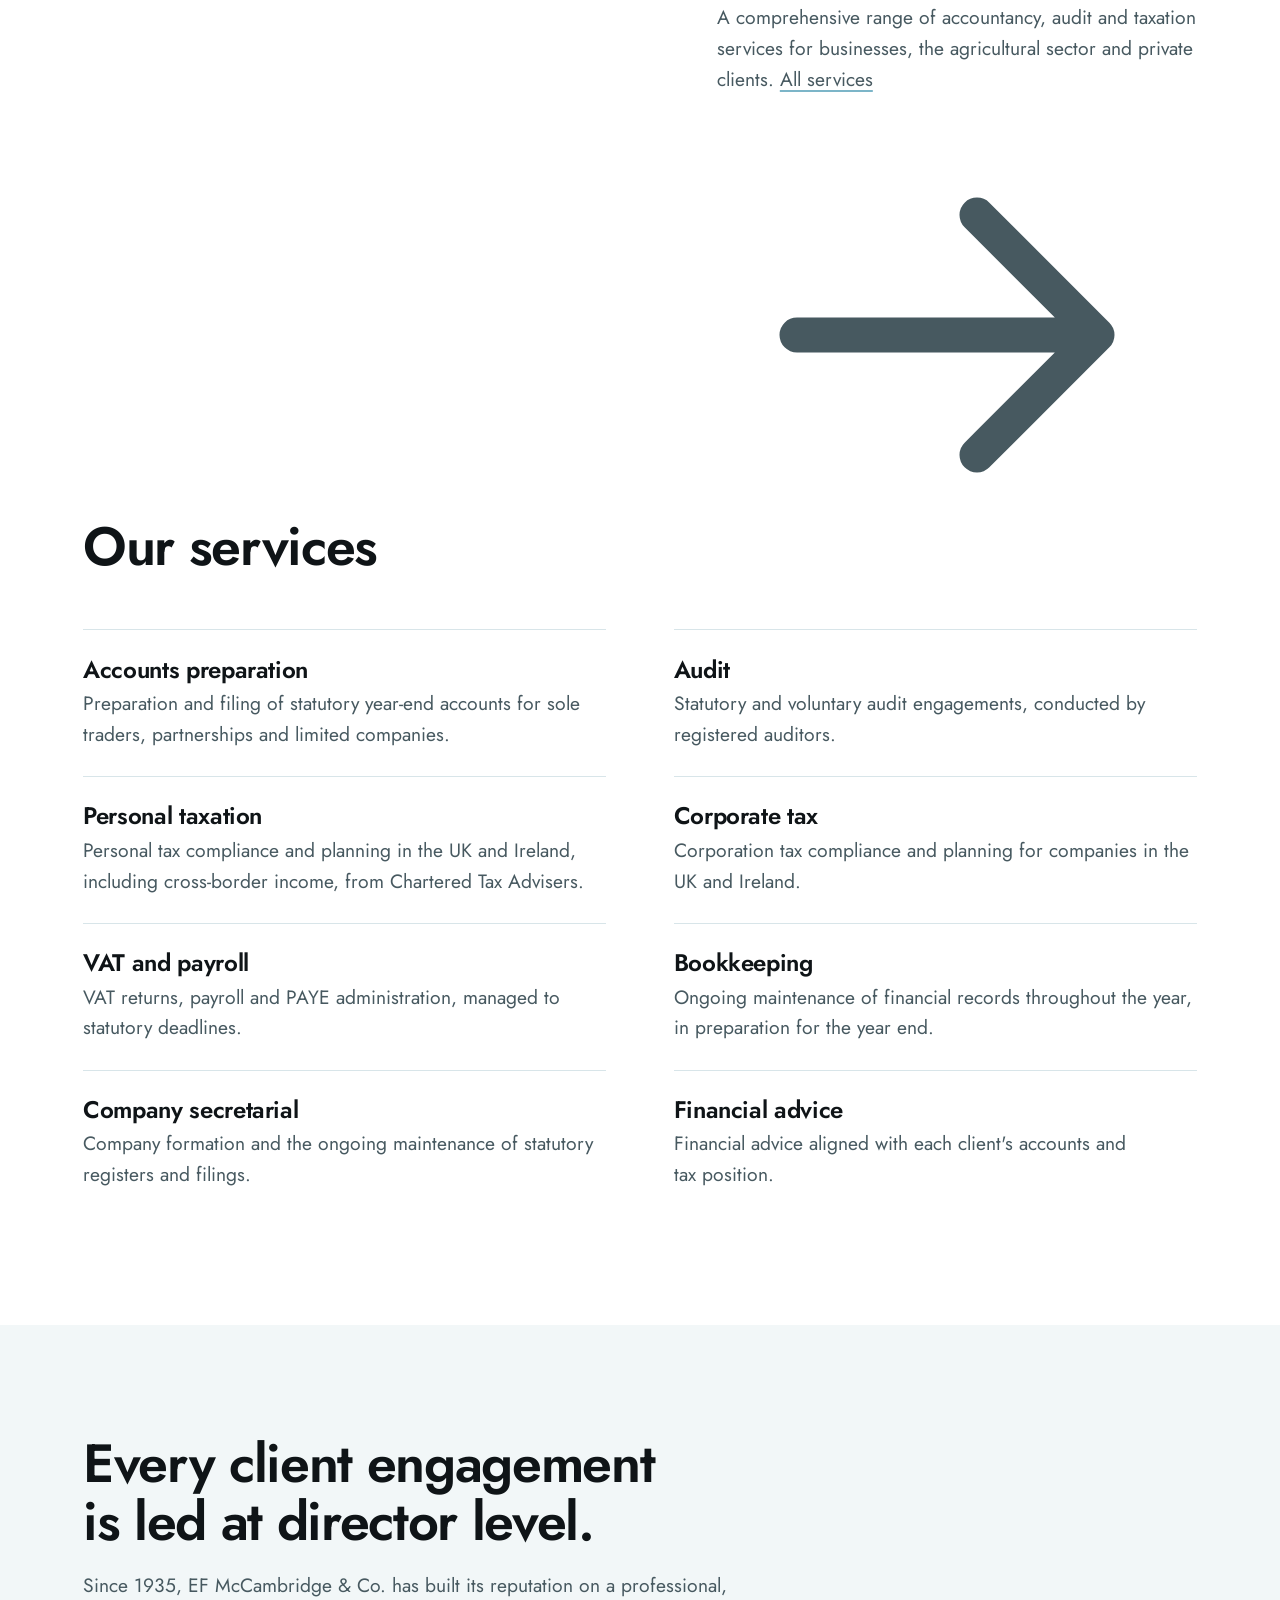
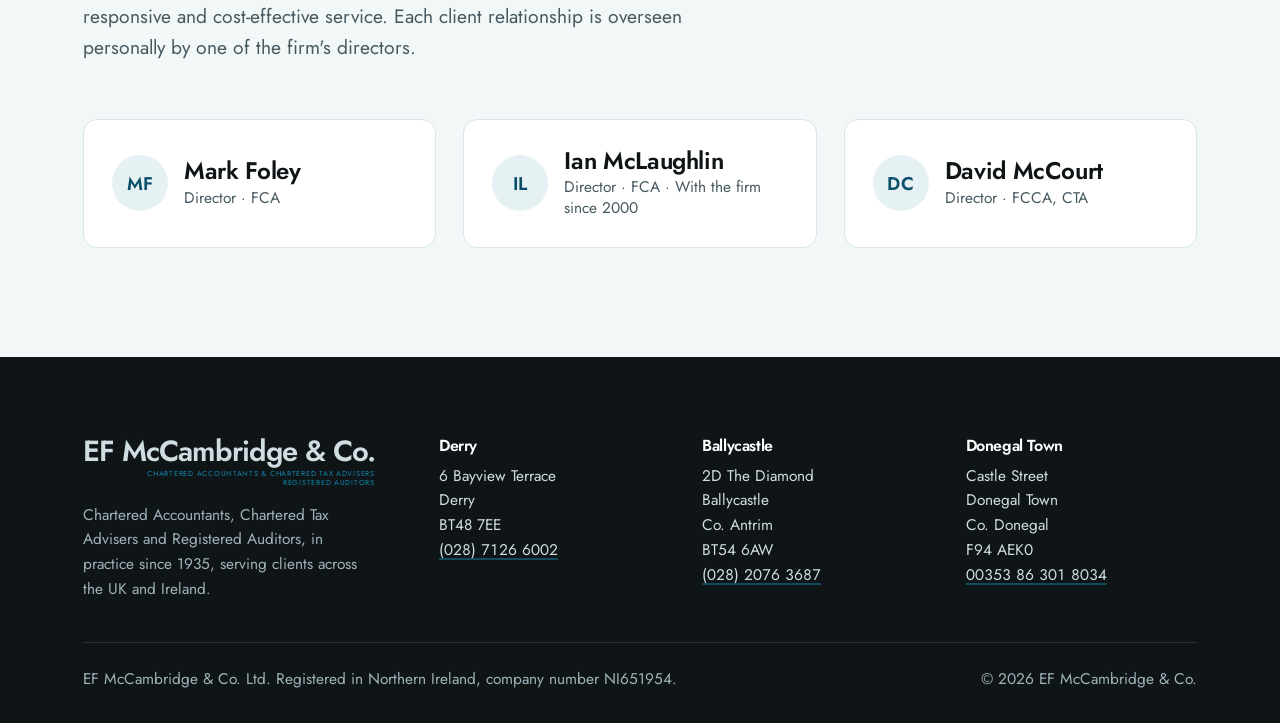
==== commit 1daa2868: "Cache-bust CSS to clear stale empty stylesheet" ====
--- a/index.html
+++ b/index.html
@@ -8,8 +8,8 @@
 <meta name="theme-color" content="#0f1417">
 <script>document.documentElement.classList.add("js")</script>
 <link rel="preload" href="assets/fonts/jost-latin.woff2" as="font" type="font/woff2" crossorigin>
-<link rel="stylesheet" href="css/site.css?v=enterprise-bridge">
-<link rel="stylesheet" href="css/enterprise.css">
+<link rel="stylesheet" href="css/site.css?v=enterprise-bridge2">
+<link rel="stylesheet" href="css/enterprise.css?v=2">
 <link rel="icon" href="assets/favicon.svg" type="image/svg+xml">
 <script src="js/site.js?v=048140e0" defer></script>
 </head>
--- a/css/site.css
+++ b/css/site.css
@@ -0,0 +1,149 @@
+/* EF McCambridge & Co. — site styles
+   Clean and modern: white space, the wordmark's black geometric type,
+   and the tagline's teal as the one accent. */
+
+@font-face {
+  font-family: "Jost";
+  font-style: normal;
+  font-weight: 400 700;
+  font-display: swap;
+  src: url("../assets/fonts/jost-latin.woff2") format("woff2");
+}
+
+:root {
+  --bg: #ffffff;
+  --surface: #f2f7f8;
+  --surface-2: #e6f1f4;
+  --ink: #0f1417;
+  --muted: #475960;
+  --line: #d8e5e9;
+  --teal: #12789c;
+  --teal-ink: #0d6382;
+  --teal-dark: #0a4f69;
+  --on-teal: #ffffff;
+  --error: #a32a1c;
+  --font: "Jost", "Futura", "Century Gothic", system-ui, sans-serif;
+  --step--1: clamp(0.9rem, 0.87rem + 0.12vw, 0.98rem);
+  --step-0: clamp(1.08rem, 1.03rem + 0.22vw, 1.22rem);
+  --step-1: clamp(1.25rem, 1.15rem + 0.45vw, 1.5rem);
+  --step-2: clamp(1.55rem, 1.35rem + 0.9vw, 2.1rem);
+  --step-3: clamp(2.1rem, 1.6rem + 2.2vw, 3.4rem);
+  --step-4: clamp(2.5rem, 1.7rem + 3.4vw, 4.6rem);
+  --gutter: clamp(1rem, 0.6rem + 2vw, 2.5rem);
+  --max: 74rem;
+  --radius: 14px;
+  --radius-sm: 9px;
+  --shadow: 0 1px 2px rgb(15 20 23 / 0.04), 0 12px 32px -12px rgb(13 70 95 / 0.18);
+  --shadow-lg: 0 2px 4px rgb(15 20 23 / 0.04), 0 28px 60px -24px rgb(13 70 95 / 0.32);
+  --ease: cubic-bezier(0.16, 1, 0.3, 1);
+  --section: clamp(4rem, 2.8rem + 5vw, 7.5rem);
+}
+
+*, *::before, *::after { box-sizing: border-box; }
+html { -webkit-text-size-adjust: 100%; scroll-behavior: smooth; scroll-padding-top: 6rem; scrollbar-color: var(--teal) var(--surface); }
+body { margin: 0; background: var(--bg); color: var(--ink); font-family: var(--font); font-size: var(--step-0); line-height: 1.6; text-rendering: optimizeLegibility; -webkit-font-smoothing: antialiased; }
+::selection { background: var(--teal); color: var(--on-teal); }
+img, svg { display: block; max-width: 100%; }
+a { color: inherit; text-decoration-color: color-mix(in srgb, var(--teal) 55%, transparent); text-decoration-thickness: 1.5px; text-underline-offset: 0.22em; transition: color 0.2s var(--ease), text-decoration-color 0.2s var(--ease); }
+a:hover { color: var(--teal-ink); text-decoration-color: var(--teal); }
+:focus-visible { outline: 3px solid var(--teal); outline-offset: 3px; border-radius: 4px; }
+h1, h2, h3 { font-weight: 600; line-height: 1.08; letter-spacing: -0.025em; text-wrap: balance; margin: 0; }
+p { margin: 0; text-wrap: pretty; }
+.skip { position: absolute; left: var(--gutter); top: -4rem; z-index: 50; background: var(--ink); color: #fff; padding: 0.6rem 1rem; border-radius: var(--radius-sm); text-decoration: none; }
+.skip:focus { top: 0.75rem; }
+.skip:hover { color: #fff; }
+.wrap { width: 100%; max-width: var(--max); margin-inline: auto; padding-inline: var(--gutter); }
+.tnum { font-variant-numeric: tabular-nums lining-nums; }
+.visually-hidden { position: absolute; width: 1px; height: 1px; padding: 0; margin: -1px; overflow: hidden; clip: rect(0 0 0 0); white-space: nowrap; border: 0; }
+.icon { fill: none; stroke: currentColor; stroke-width: 1.75; stroke-linecap: round; stroke-linejoin: round; }
+.masthead { position: sticky; top: 0; z-index: 20; background: rgb(255 255 255 / 0.94); border-bottom: 1px solid transparent; transition: border-color 0.3s var(--ease), box-shadow 0.3s var(--ease); }
+.masthead.is-scrolled { border-color: var(--line); box-shadow: 0 8px 24px -18px rgb(13 70 95 / 0.35); }
+.masthead__row { display: flex; align-items: center; justify-content: space-between; gap: 1.5rem; padding-block: 1rem; transition: padding 0.3s var(--ease); }
+.masthead.is-scrolled .masthead__row { padding-block: 0.65rem; }
+.wordmark { display: inline-flex; flex-direction: column; align-items: flex-end; text-decoration: none; color: var(--ink); line-height: 1; font-size: clamp(1.3rem, 1.1rem + 0.9vw, 2rem); }
+.wordmark:hover { color: var(--ink); }
+.wordmark__name { font-weight: 600; font-size: 1em; letter-spacing: -0.035em; white-space: nowrap; }
+.wordmark__tag { display: flex; flex-direction: column; align-items: flex-end; gap: 0.35em; margin-top: 0.5em; font-size: 0.25em; letter-spacing: 0.1em; text-transform: uppercase; color: var(--teal); font-weight: 450; white-space: nowrap; }
+.nav { display: flex; align-items: center; gap: clamp(0.5rem, 1.5vw, 1.75rem); }
+.nav__list { display: flex; gap: clamp(0.25rem, 1.2vw, 1.25rem); list-style: none; margin: 0; padding: 0; }
+.nav__list a { position: relative; display: block; padding: 0.4rem 0.2rem; text-decoration: none; font-weight: 500; color: var(--ink); }
+.nav__list a::after { content: ""; position: absolute; left: 0.2rem; right: 0.2rem; bottom: 0.15rem; height: 2px; background: var(--teal); transform: scaleX(0); transform-origin: left; transition: transform 0.35s var(--ease); }
+.nav__list a:hover::after, .nav__list a[aria-current="page"]::after { transform: scaleX(1); }
+.btn { display: inline-flex; align-items: center; justify-content: center; gap: 0.55rem; padding: 0.8rem 1.25rem; border: 1.5px solid var(--teal-ink); border-radius: 999px; background: var(--teal-ink); color: var(--on-teal); font: inherit; font-weight: 500; line-height: 1.2; text-decoration: none; white-space: nowrap; cursor: pointer; transition: background-color 0.25s var(--ease), border-color 0.25s var(--ease), color 0.25s var(--ease), transform 0.25s var(--ease), box-shadow 0.25s var(--ease); }
+.btn:hover { background: var(--teal-dark); border-color: var(--teal-dark); color: var(--on-teal); transform: translateY(-1px); box-shadow: 0 10px 20px -12px rgb(10 79 105 / 0.6); }
+.btn:active { transform: translateY(0); }
+.btn svg { width: 1.1em; height: 1.1em; flex: none; transition: transform 0.25s var(--ease); }
+.btn:hover svg.arrow { transform: translateX(3px); }
+.btn--ghost { background: transparent; color: var(--ink); border-color: var(--line); }
+.btn--ghost:hover { background: var(--surface); color: var(--ink); border-color: var(--teal); box-shadow: none; }
+.btn--dark { background: var(--ink); border-color: var(--ink); }
+.btn--dark:hover { background: #26323a; border-color: #26323a; }
+.btn--light { background: #fff; border-color: #fff; color: var(--teal-dark); }
+.btn--light:hover { background: var(--surface-2); border-color: var(--surface-2); color: var(--teal-dark); }
+.btn--outline-light { background: transparent; border-color: rgb(255 255 255 / 0.55); color: #fff; }
+.btn--outline-light:hover { background: rgb(255 255 255 / 0.1); border-color: #fff; color: #fff; box-shadow: none; }
+.btn[disabled] { opacity: 0.55; cursor: progress; transform: none; }
+.btn-row { display: flex; flex-wrap: wrap; gap: 0.6rem; }
+@media (max-width: 900px) { .masthead__row { flex-wrap: wrap; row-gap: 0.75rem; } .nav { width: 100%; justify-content: space-between; } }
+@media (max-width: 480px) { .nav .btn span { display: none; } .nav .btn { padding: 0.7rem; } }
+.section { padding-block: var(--section); }
+.section--surface { background: var(--surface); }
+.section__head { display: grid; grid-template-columns: minmax(0, 1.2fr) minmax(0, 1fr); gap: 1.25rem var(--gutter); align-items: end; margin-bottom: clamp(2rem, 1.4rem + 2.5vw, 3.5rem); }
+.section__head h2 { font-size: var(--step-3); max-width: 15ch; }
+.section__head p { color: var(--muted); max-width: 40ch; justify-self: end; }
+@media (max-width: 760px) { .section__head { grid-template-columns: 1fr; } .section__head p { justify-self: start; } }
+.hero { position: relative; padding-block: clamp(3rem, 2rem + 5vw, 6.5rem) var(--section); overflow: clip; }
+.hero::before { content: ""; position: absolute; z-index: -1; inset: -20% -15% auto auto; width: min(70vw, 60rem); aspect-ratio: 1; background: radial-gradient(closest-side, var(--surface-2), transparent 70%); }
+.hero__grid { display: grid; grid-template-columns: minmax(0, 1.7fr) minmax(19rem, 1fr); gap: clamp(2.5rem, 1rem + 5vw, 5.5rem); align-items: center; }
+.hero h1 { font-size: var(--step-4); letter-spacing: -0.04em; line-height: 1.02; }
+.hero h1 .accent { color: var(--teal-ink); }
+.hero h1 .line { display: block; }
+.hero__lede { margin-top: clamp(1.25rem, 1rem + 1vw, 1.9rem); font-size: var(--step-1); line-height: 1.5; max-width: 36ch; color: var(--muted); }
+.hero .btn-row { margin-top: clamp(1.75rem, 1.4rem + 1.5vw, 2.5rem); }
+.facts { display: flex; flex-wrap: wrap; gap: 0.75rem 2.25rem; margin: clamp(2.25rem, 1.8rem + 2vw, 3.25rem) 0 0; }
+.fact { display: grid; }
+.fact dt { order: 2; font-size: var(--step--1); color: var(--muted); }
+.fact dd { margin: 0; font-size: var(--step-2); font-weight: 600; letter-spacing: -0.02em; line-height: 1.1; font-variant-numeric: tabular-nums; }
+.fact + .fact { padding-left: 2.25rem; border-left: 1px solid var(--line); }
+.hero__grid--solo { grid-template-columns: minmax(0, 1fr); }
+.hero__grid--solo .hero__lede { max-width: 44ch; }
+@media (max-width: 900px) { .hero__grid { grid-template-columns: 1fr; } }
+@media (max-width: 420px) { .facts { gap: 0.75rem 1rem; } .fact + .fact { padding-left: 1rem; } .fact dd { font-size: var(--step-1); } }
+.split { display: grid; grid-template-columns: minmax(0, 1fr) minmax(0, 1.05fr); gap: clamp(2.5rem, 1rem + 5vw, 6rem); align-items: center; }
+.split h2 { font-size: var(--step-3); max-width: 14ch; }
+.split__text p { margin-top: 1.25rem; color: var(--muted); max-width: 52ch; }
+.split__text p:first-of-type { color: var(--ink); }
+@media (max-width: 860px) { .split { grid-template-columns: 1fr; } }
+.border-compare { display: grid; grid-template-columns: 1fr 1fr; background: #fff; border: 1px solid var(--line); border-radius: var(--radius); box-shadow: var(--shadow); overflow: hidden; }
+.border-compare__col { position: relative; padding: clamp(1.25rem, 1rem + 1.2vw, 2rem); display: grid; gap: 1.1rem; align-content: start; }
+.border-compare__col + .border-compare__col { border-left: 1px dashed color-mix(in srgb, var(--teal) 45%, transparent); }
+.border-compare h3 { font-size: var(--step-1); letter-spacing: -0.015em; }
+.border-compare dl { margin: 0; display: grid; gap: 0.9rem; }
+.border-compare dt { font-size: var(--step--1); color: var(--muted); }
+.border-compare dd { margin: 0; font-weight: 500; line-height: 1.3; }
+.border-compare__foot { grid-column: 1 / -1; padding: 0.9rem clamp(1.25rem, 1rem + 1.2vw, 2rem); background: var(--teal-ink); color: #fff; font-weight: 500; display: flex; align-items: center; gap: 0.6rem; }
+.border-compare__foot svg { width: 1.2em; height: 1.2em; flex: none; }
+.services { display: grid; grid-template-columns: repeat(2, minmax(0, 1fr)); column-gap: clamp(2rem, 1rem + 4vw, 5rem); list-style: none; margin: 0; padding: 0; }
+.service { padding-block: clamp(1.25rem, 1rem + 0.8vw, 1.75rem); border-top: 1px solid var(--line); display: grid; grid-template-columns: minmax(0, 1fr); gap: 0.35rem; align-content: start; }
+.service h3 { font-size: var(--step-1); letter-spacing: -0.015em; }
+.service p { color: var(--muted); max-width: 46ch; }
+@media (max-width: 720px) { .services { grid-template-columns: 1fr; } }
+.directors__intro { max-width: 44rem; }
+.directors__intro h2 { font-size: var(--step-3); max-width: 18ch; }
+.directors__intro p { margin-top: 1.25rem; color: var(--muted); max-width: 54ch; }
+.directors { display: grid; grid-template-columns: repeat(3, minmax(0, 1fr)); gap: clamp(1rem, 0.5rem + 1.5vw, 1.75rem); list-style: none; margin: clamp(2.25rem, 1.5rem + 2.5vw, 3.5rem) 0 0; padding: 0; }
+.director { background: #fff; border: 1px solid var(--line); border-radius: var(--radius); padding: clamp(1.25rem, 1rem + 1vw, 1.75rem); display: grid; grid-template-columns: auto 1fr; gap: 1rem; align-items: center; transition: transform 0.4s var(--ease), box-shadow 0.4s var(--ease); }
+.director:hover { transform: translateY(-3px); box-shadow: var(--shadow); }
+.monogram { display: grid; place-items: center; width: 3.5rem; height: 3.5rem; border-radius: 50%; background: var(--surface-2); color: var(--teal-dark); font-weight: 600; font-size: 1.15rem; letter-spacing: 0.02em; }
+.director h3 { font-size: var(--step-1); letter-spacing: -0.015em; }
+.director p { font-size: var(--step--1); color: var(--muted); line-height: 1.4; margin-top: 0.15rem; }
+@media (max-width: 860px) { .directors { grid-template-columns: 1fr; } }
+.footer { background: var(--ink); color: #cfdde2; padding-block: clamp(3rem, 2rem + 4vw, 5rem) 2rem; font-size: var(--step--1); }
+.footer a { color: inherit; }
+.footer h2 { font-size: 1rem; color: #fff; margin-bottom: 0.6rem; }
+.footer address { font-style: normal; line-height: 1.6; }
+.footer__grid { display: grid; grid-template-columns: 1.4fr repeat(3, 1fr); gap: 2rem; }
+.footer__brand p { margin-top: 1rem; max-width: 32ch; color: #9fb3ba; }
+.footer__legal { margin-top: 2.5rem; padding-top: 1.5rem; border-top: 1px solid #26323a; color: #9fb3ba; display: flex; flex-wrap: wrap; gap: 1rem; justify-content: space-between; }
+@media (max-width: 860px) { .footer__grid { grid-template-columns: 1fr 1fr; } }
+@media (max-width: 480px) { .footer__grid { grid-template-columns: 1fr; } }
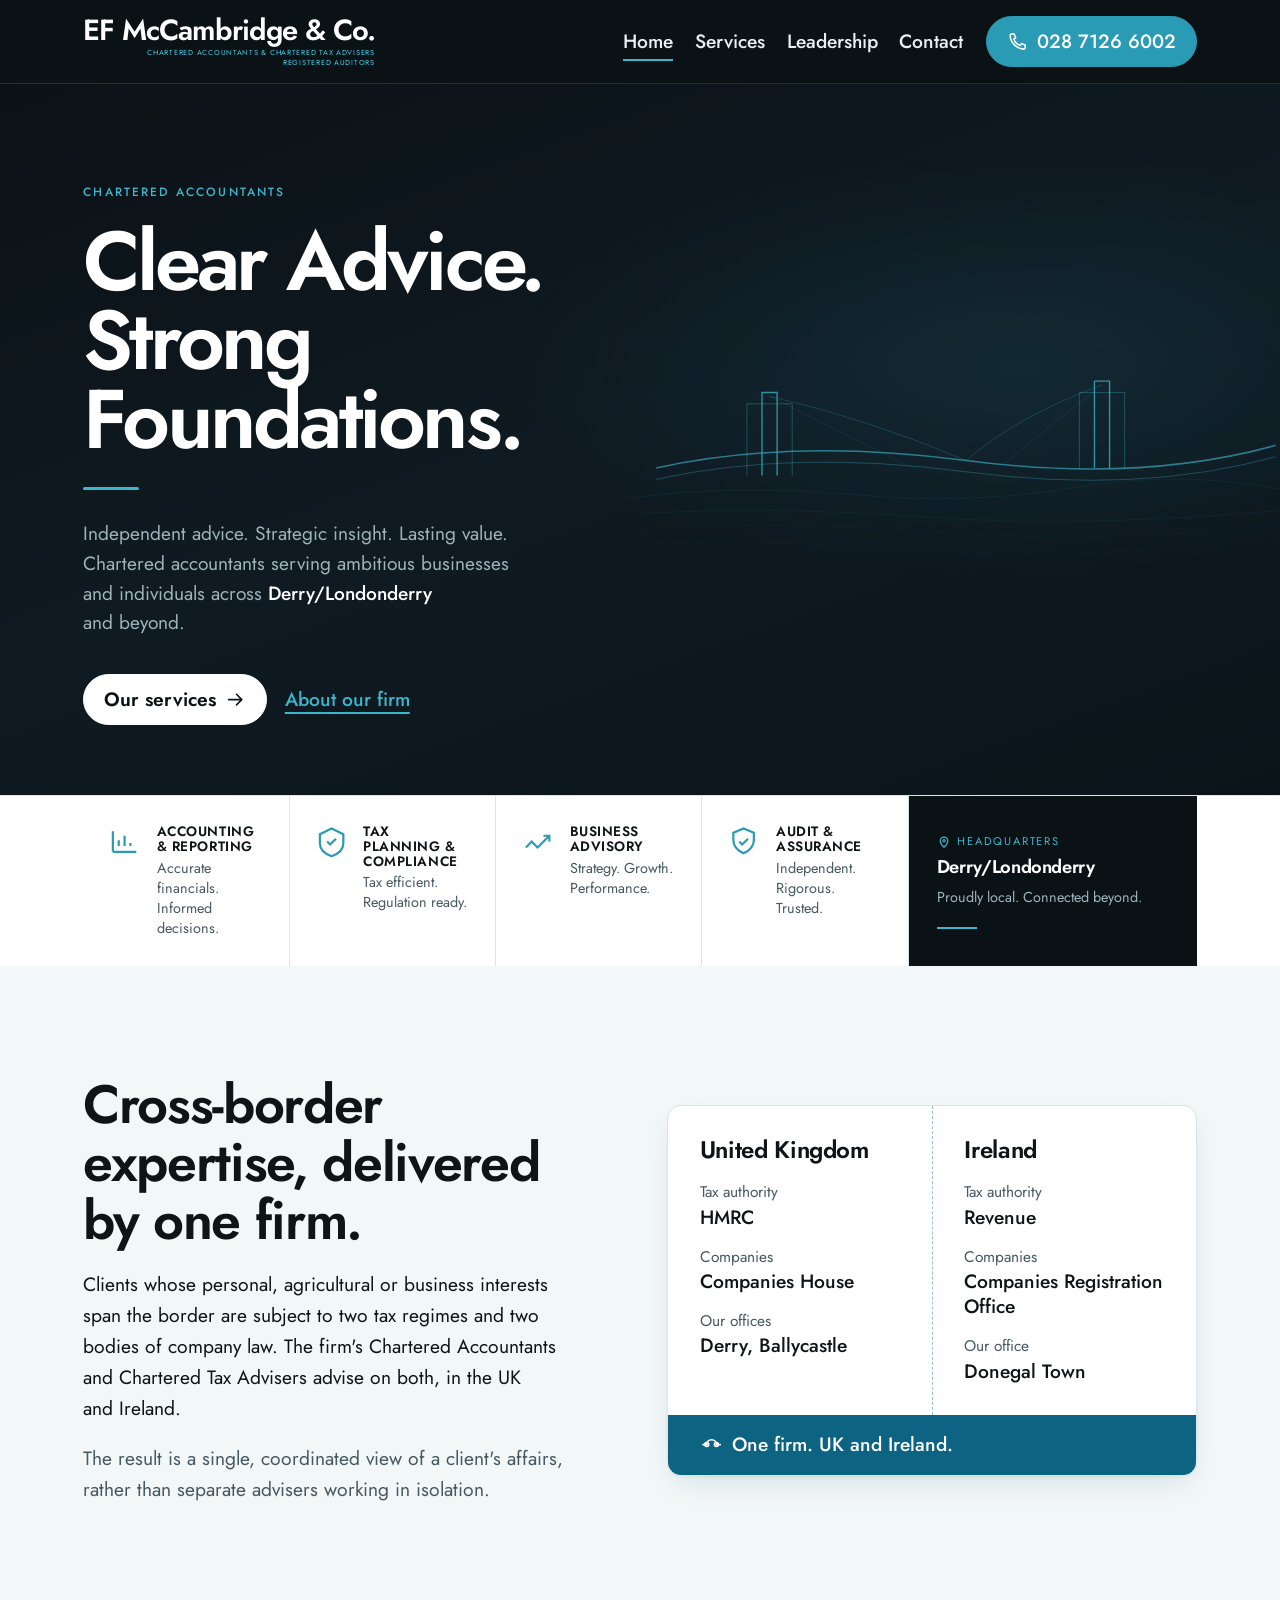
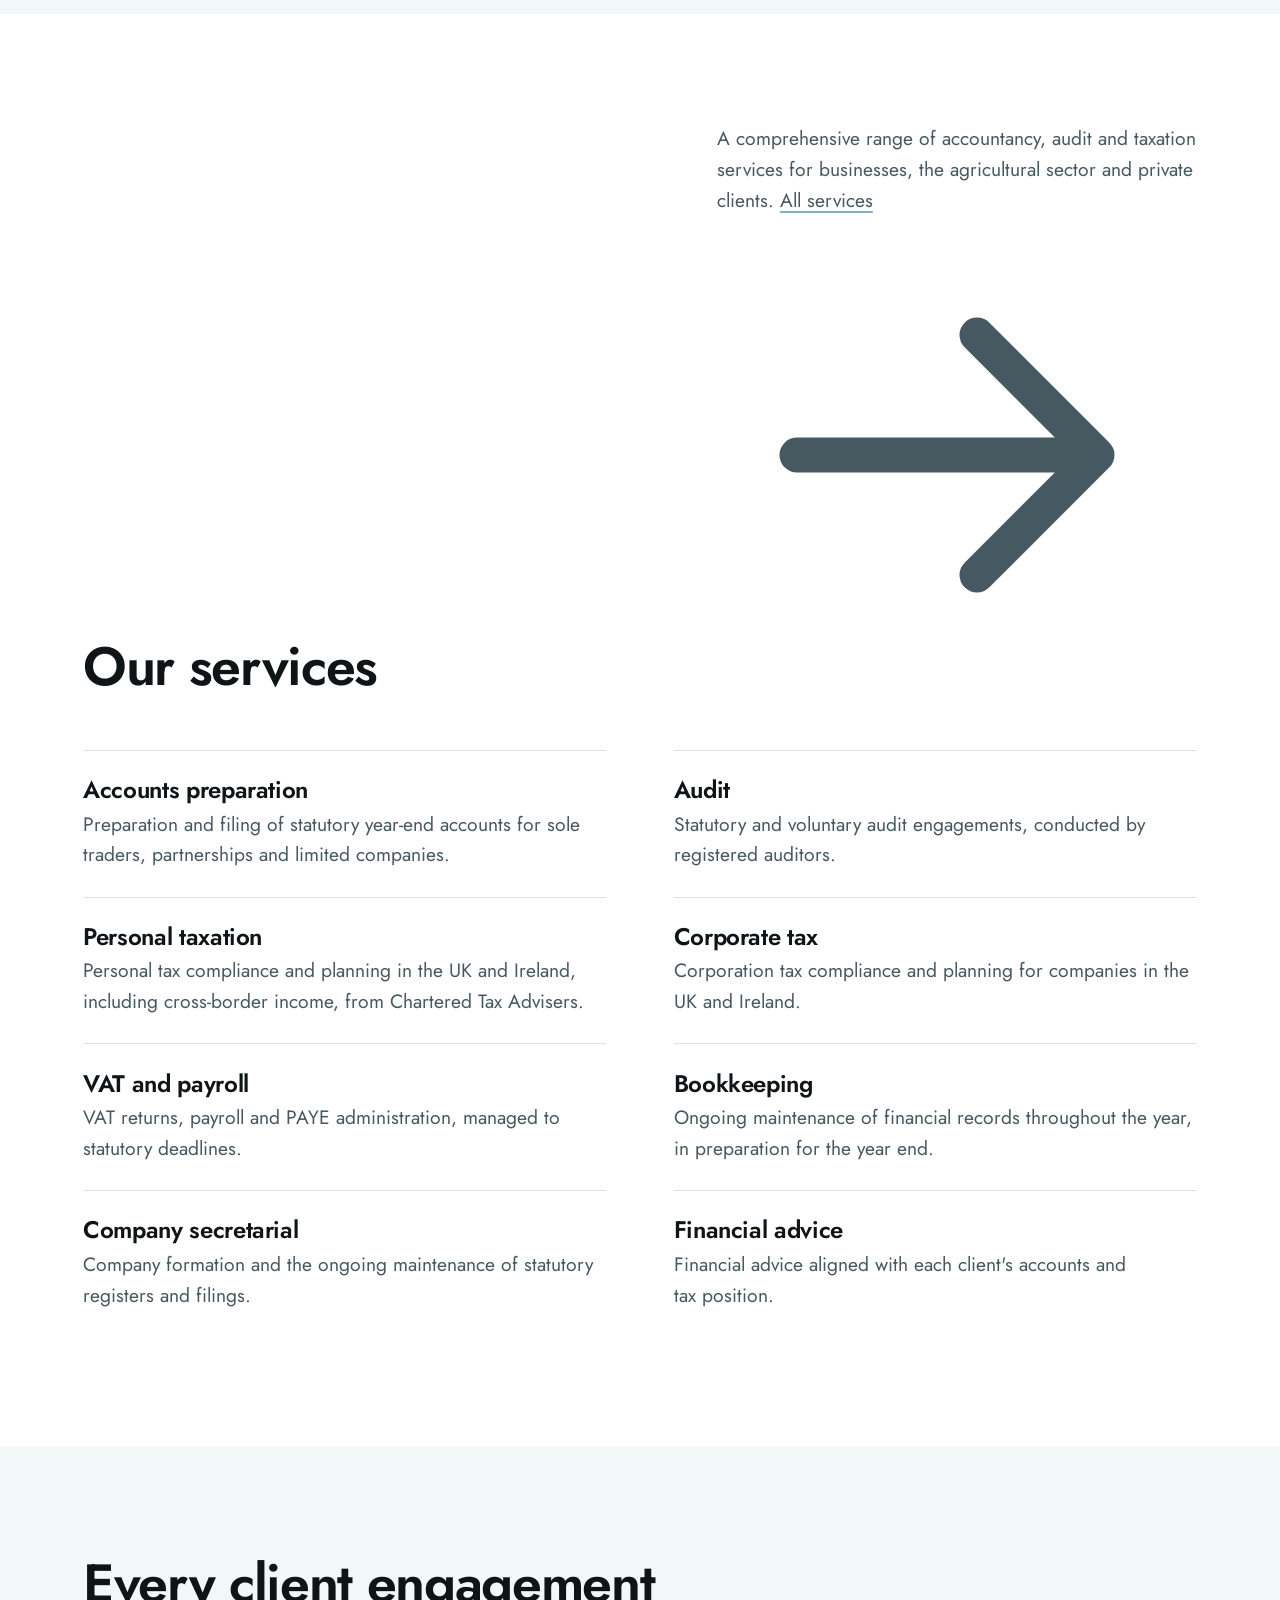
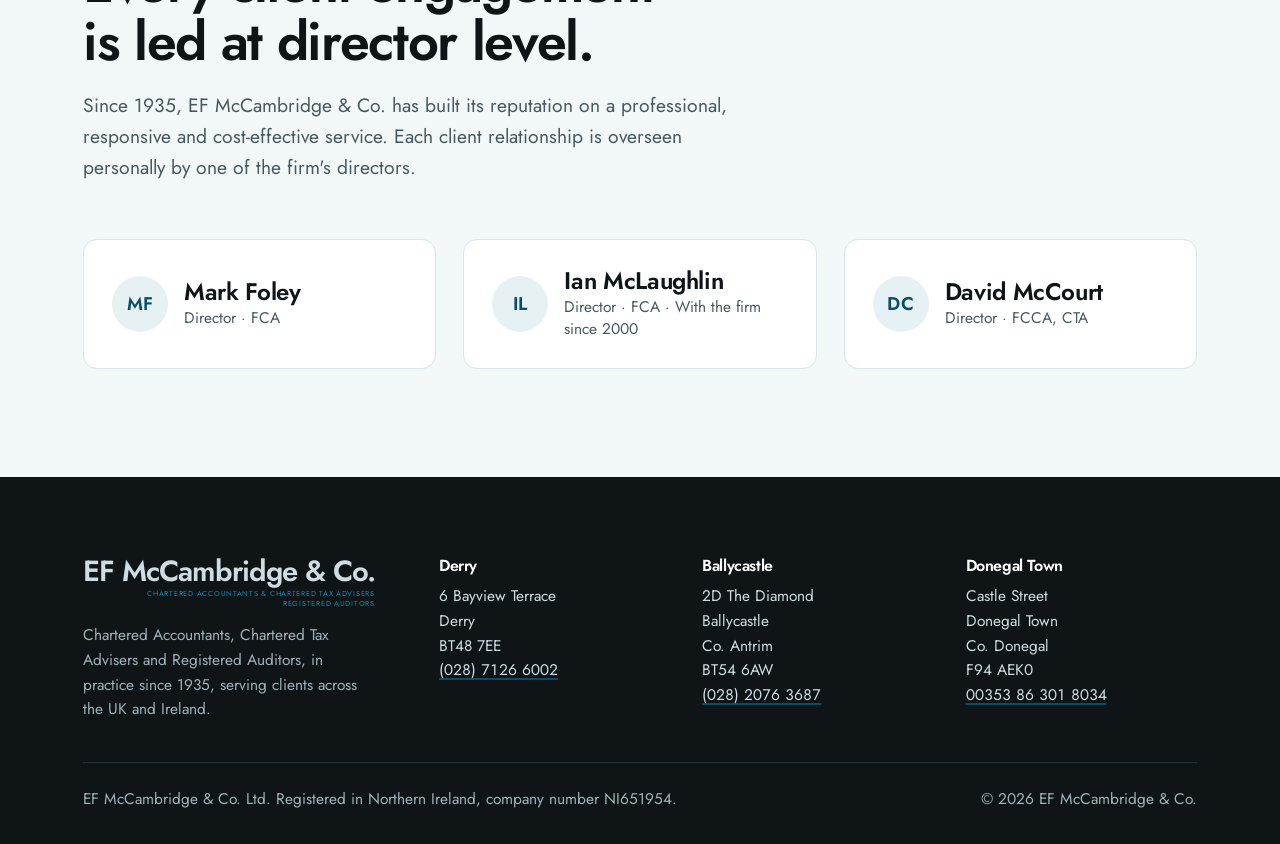
==== commit 90956874: "Align hero and header closer to Peace Bridge mockup" ====
--- a/index.html
+++ b/index.html
@@ -5,17 +5,17 @@
 <meta name="viewport" content="width=device-width, initial-scale=1">
 <title>EF McCambridge & Co. | Chartered Accountants & Chartered Tax Advisers, Derry, Ballycastle & Donegal</title>
 <meta name="description" content="Chartered Accountants, Chartered Tax Advisers and Registered Auditors in Derry, Ballycastle and Donegal Town since 1935. Accounts, audit and tax across the UK and Ireland.">
-<meta name="theme-color" content="#0f1417">
+<meta name="theme-color" content="#0b1216">
 <script>document.documentElement.classList.add("js")</script>
 <link rel="preload" href="assets/fonts/jost-latin.woff2" as="font" type="font/woff2" crossorigin>
-<link rel="stylesheet" href="css/site.css?v=enterprise-bridge2">
-<link rel="stylesheet" href="css/enterprise.css?v=2">
+<link rel="stylesheet" href="css/site.css?v=enterprise-bridge3">
+<link rel="stylesheet" href="css/enterprise.css?v=3">
 <link rel="icon" href="assets/favicon.svg" type="image/svg+xml">
 <script src="js/site.js?v=048140e0" defer></script>
 </head>
 <body>
 <a class="skip" href="#main">Skip to content</a>
-<header class="masthead" data-masthead>
+<header class="masthead masthead--enterprise" data-masthead>
   <div class="wrap masthead__row">
     <a class="wordmark" href="index.html" aria-label="EF McCambridge &amp; Co., home">
       <span class="wordmark__name">EF McCambridge &amp; Co.</span>
@@ -30,36 +30,59 @@
 <main id="main">
 <section class="hero hero--enterprise" aria-labelledby="hero-h" data-hero>
   <div class="hero__bridge" aria-hidden="true">
-    <svg viewBox="0 0 800 400" fill="none" xmlns="http://www.w3.org/2000/svg">
-      <path d="M50 280 Q200 180 400 220 T750 200" stroke="currentColor" stroke-width="1.5" opacity="0.4"/>
-      <path d="M50 300 Q200 200 400 240 T750 220" stroke="currentColor" stroke-width="1" opacity="0.25"/>
-      <path d="M80 260 L120 180 L160 260" stroke="currentColor" stroke-width="1.2" opacity="0.5"/>
-      <path d="M200 250 L240 160 L280 250" stroke="currentColor" stroke-width="1.2" opacity="0.5"/>
-      <path d="M340 270 L380 170 L420 270" stroke="currentColor" stroke-width="1.2" opacity="0.5"/>
-      <path d="M500 260 L540 155 L580 260" stroke="currentColor" stroke-width="1.2" opacity="0.5"/>
-      <path d="M640 250 L680 165 L720 250" stroke="currentColor" stroke-width="1.2" opacity="0.5"/>
-      <line x1="100" y1="220" x2="140" y2="220" stroke="currentColor" stroke-width="0.8" opacity="0.3"/>
-      <line x1="220" y1="210" x2="260" y2="210" stroke="currentColor" stroke-width="0.8" opacity="0.3"/>
-      <line x1="360" y1="225" x2="400" y2="225" stroke="currentColor" stroke-width="0.8" opacity="0.3"/>
-      <line x1="520" y1="215" x2="560" y2="215" stroke="currentColor" stroke-width="0.8" opacity="0.3"/>
-      <line x1="660" y1="210" x2="700" y2="210" stroke="currentColor" stroke-width="0.8" opacity="0.3"/>
-      <circle cx="400" cy="190" r="40" stroke="currentColor" stroke-width="0.6" opacity="0.2"/>
-      <circle cx="400" cy="190" r="70" stroke="currentColor" stroke-width="0.4" opacity="0.12"/>
+    <svg viewBox="0 0 900 420" fill="none" xmlns="http://www.w3.org/2000/svg">
+      <path d="M40 240 Q220 200 450 230 T860 210" stroke="currentColor" stroke-width="2" opacity="0.7"/>
+      <path d="M40 255 Q220 215 450 245 T860 225" stroke="currentColor" stroke-width="1.2" opacity="0.4"/>
+      <path d="M180 250 L180 140 L200 140 L200 250" stroke="currentColor" stroke-width="1.8" opacity="0.85"/>
+      <path d="M160 250 L160 155 L220 155 L220 250" stroke="currentColor" stroke-width="1" opacity="0.5"/>
+      <path d="M620 240 L620 125 L640 125 L640 240" stroke="currentColor" stroke-width="1.8" opacity="0.85"/>
+      <path d="M600 240 L600 140 L660 140 L660 240" stroke="currentColor" stroke-width="1" opacity="0.5"/>
+      <path d="M190 145 Q320 175 450 230" stroke="currentColor" stroke-width="0.8" opacity="0.45"/>
+      <path d="M190 145 Q280 190 380 240" stroke="currentColor" stroke-width="0.6" opacity="0.3"/>
+      <path d="M630 130 Q520 170 450 230" stroke="currentColor" stroke-width="0.8" opacity="0.45"/>
+      <path d="M630 130 Q560 185 500 235" stroke="currentColor" stroke-width="0.6" opacity="0.3"/>
+      <path d="M20 300 Q200 290 400 305 T880 295" stroke="currentColor" stroke-width="0.5" opacity="0.2"/>
+      <path d="M20 320 Q220 310 420 325 T880 315" stroke="currentColor" stroke-width="0.4" opacity="0.15"/>
+      <path d="M20 340 Q180 335 380 348 T880 338" stroke="currentColor" stroke-width="0.4" opacity="0.12"/>
+      <path d="M0 280 Q150 260 300 275 T600 265 T900 275" stroke="currentColor" stroke-width="0.6" opacity="0.2"/>
     </svg>
   </div>
   <div class="wrap hero__grid hero__grid--solo">
     <div>
-      <h1 id="hero-h"><span class="line"><span style="--i:0">Accountancy, audit</span></span> <span class="line"><span style="--i:1">and tax advisory</span></span> <span class="line"><span style="--i:2">across the <span class="accent">UK and Ireland.</span></span></span></h1>
-      <p class="hero__lede" data-reveal style="--i:3">Chartered Accountants, Chartered Tax Advisers and Registered Auditors, established in 1935, serving businesses and private clients across the UK and Ireland.</p>
-      <div class="btn-row" data-reveal style="--i:4">
-        <a class="btn" href="contact.html"><svg class="icon" viewBox="0 0 24 24" aria-hidden="true"><path d="M12 21s-6.5-5.6-6.5-11a6.5 6.5 0 0 1 13 0c0 5.4-6.5 11-6.5 11Z"/><circle cx="12" cy="10" r="2.3"/></svg>Find your nearest office</a>
-        <a class="btn btn--ghost" href="services.html">Our services</a>
+      <p class="hero__eyebrow">Chartered Accountants</p>
+      <h1 id="hero-h">Clear Advice.<br>Strong Foundations.</h1>
+      <div class="hero__rule"></div>
+      <p class="hero__lede">Independent advice. Strategic insight. Lasting value.<br>Chartered accountants serving ambitious businesses and individuals across <strong>Derry/Londonderry</strong> and beyond.</p>
+      <div class="btn-row">
+        <a class="btn btn--light" href="services.html">Our services <svg class="icon arrow" viewBox="0 0 24 24" aria-hidden="true"><path d="M4 12h15M13 6l6 6-6 6"/></svg></a>
+        <a class="btn btn--text" href="team.html">About our firm</a>
       </div>
-      <dl class="facts" data-reveal style="--i:5">
-        <div class="fact"><dt>Years in practice</dt><dd>90+</dd></div>
-        <div class="fact"><dt>Offices</dt><dd>3</dd></div>
-        <div class="fact"><dt>Jurisdictions</dt><dd>UK &amp; Ireland</dd></div>
-      </dl>
+    </div>
+  </div>
+</section>
+<section class="ent-strip">
+  <div class="wrap ent-strip__grid">
+    <div class="ent-strip__item">
+      <svg class="ent-strip__icon" viewBox="0 0 24 24" fill="none" stroke="currentColor" stroke-width="1.5"><path d="M4 19V5m0 14h16M8 15v-4m4 4V8m4 7v-2"/></svg>
+      <div><h3>Accounting &amp; Reporting</h3><p>Accurate financials. Informed decisions.</p></div>
+    </div>
+    <div class="ent-strip__item">
+      <svg class="ent-strip__icon" viewBox="0 0 24 24" fill="none" stroke="currentColor" stroke-width="1.5"><path d="M12 3l8 4v6c0 5-3.5 7.5-8 9-4.5-1.5-8-4-8-9V7l8-4z"/><path d="M9 12l2 2 4-4"/></svg>
+      <div><h3>Tax Planning &amp; Compliance</h3><p>Tax efficient. Regulation ready.</p></div>
+    </div>
+    <div class="ent-strip__item">
+      <svg class="ent-strip__icon" viewBox="0 0 24 24" fill="none" stroke="currentColor" stroke-width="1.5"><path d="M4 16l4-4 4 4 8-8"/><path d="M16 8h4v4"/></svg>
+      <div><h3>Business Advisory</h3><p>Strategy. Growth. Performance.</p></div>
+    </div>
+    <div class="ent-strip__item">
+      <svg class="ent-strip__icon" viewBox="0 0 24 24" fill="none" stroke="currentColor" stroke-width="1.5"><path d="M12 3l7 3v5c0 4.5-3 7-7 9-4-2-7-4.5-7-9V6l7-3z"/><path d="M9 12l2 2 4-4"/></svg>
+      <div><h3>Audit &amp; Assurance</h3><p>Independent. Rigorous. Trusted.</p></div>
+    </div>
+    <div class="ent-strip__hq">
+      <div class="label"><svg width="14" height="14" viewBox="0 0 24 24" fill="none" stroke="currentColor" stroke-width="2"><path d="M12 21s-6.5-5.6-6.5-11a6.5 6.5 0 0 1 13 0c0 5.4-6.5 11-6.5 11Z"/><circle cx="12" cy="10" r="2"/></svg> Headquarters</div>
+      <h3>Derry/Londonderry</h3>
+      <p>Proudly local. Connected beyond.</p>
+      <div class="rule"></div>
     </div>
   </div>
 </section>
--- a/css/enterprise.css
+++ b/css/enterprise.css
@@ -1,27 +1,167 @@
-/* Enterprise Peace Bridge hero overrides */
+/* Enterprise Peace Bridge — closer to mockup */
+:root {
+  --ent-bg: #0b1216;
+  --ent-bg-2: #101820;
+  --ent-teal: #2a9bb5;
+  --ent-teal-bright: #3db5cc;
+  --ent-muted: #9fb3ba;
+  --ent-line: rgba(255,255,255,0.08);
+}
+
+/* Dark header */
+.masthead--enterprise {
+  background: #0b1216;
+  border-bottom: 1px solid rgba(42, 155, 181, 0.25);
+  color: #fff;
+}
+.masthead--enterprise .wordmark,
+.masthead--enterprise .wordmark:hover { color: #fff; }
+.masthead--enterprise .wordmark__tag { color: var(--ent-teal-bright); }
+.masthead--enterprise .nav__list a { color: #e8f0f3; }
+.masthead--enterprise .nav__list a[aria-current="page"]::after,
+.masthead--enterprise .nav__list a:hover::after { background: var(--ent-teal-bright); }
+.masthead--enterprise .btn--dark {
+  background: var(--ent-teal);
+  border-color: var(--ent-teal);
+}
+.masthead--enterprise .btn--dark:hover {
+  background: #228aa3;
+  border-color: #228aa3;
+}
+
+/* Hero */
 .hero--enterprise {
-  background: linear-gradient(180deg, #0f1417 0%, #152028 100%);
-  color: #e8f0f3;
+  background: radial-gradient(ellipse 80% 60% at 80% 40%, rgba(42,155,181,0.12), transparent 50%),
+              linear-gradient(160deg, #0b1216 0%, #0f1a22 50%, #0b1419 100%);
+  color: #fff;
   position: relative;
+  overflow: hidden;
+  padding-block: clamp(4rem, 3rem + 4vw, 7rem) clamp(3rem, 2rem + 3vw, 5rem);
 }
-.hero--enterprise .hero__lede,
-.hero--enterprise .fact dt { color: #9fb3ba; }
-.hero--enterprise .fact dd { color: #fff; }
-.hero--enterprise .btn--ghost { color: #e8f0f3; border-color: rgba(255,255,255,0.25); }
-.hero--enterprise .btn--ghost:hover { background: rgba(255,255,255,0.08); border-color: #7cc3dc; }
-.hero--enterprise h1 .accent { color: #7cc3dc; }
+.hero--enterprise::before { display: none; }
+.hero__eyebrow {
+  font-size: 0.75rem;
+  letter-spacing: 0.18em;
+  text-transform: uppercase;
+  color: var(--ent-teal-bright);
+  font-weight: 500;
+  margin-bottom: 1.25rem;
+}
+.hero--enterprise h1 {
+  font-size: clamp(2.8rem, 2rem + 4.5vw, 5.2rem);
+  letter-spacing: -0.045em;
+  line-height: 0.95;
+  max-width: 12ch;
+  color: #fff;
+}
+.hero--enterprise h1 .line { display: block; }
+.hero__rule {
+  width: 3.5rem;
+  height: 3px;
+  background: var(--ent-teal-bright);
+  margin: 1.75rem 0 1.5rem;
+  border-radius: 2px;
+}
+.hero--enterprise .hero__lede {
+  color: var(--ent-muted);
+  font-size: clamp(1.05rem, 1rem + 0.3vw, 1.2rem);
+  max-width: 38ch;
+  line-height: 1.55;
+}
+.hero--enterprise .hero__lede strong { color: #fff; font-weight: 500; }
+.hero--enterprise .btn-row { margin-top: 2.25rem; }
+.hero--enterprise .btn--light {
+  background: #fff;
+  color: #0b1216;
+  border-color: #fff;
+  font-weight: 600;
+}
+.hero--enterprise .btn--light:hover { background: #e8f4f7; }
+.hero--enterprise .btn--text {
+  background: transparent;
+  border: none;
+  color: var(--ent-teal-bright);
+  padding: 0.8rem 0.5rem;
+  text-decoration: underline;
+  text-underline-offset: 0.3em;
+  text-decoration-thickness: 1.5px;
+}
+.hero--enterprise .btn--text:hover { color: #fff; }
+
+/* Bridge graphic */
 .hero__bridge {
   position: absolute;
-  right: -5%;
-  bottom: 10%;
-  width: min(55vw, 520px);
+  right: -2%;
+  top: 50%;
+  transform: translateY(-48%);
+  width: min(58vw, 680px);
   height: auto;
-  color: #7cc3dc;
+  color: #3db5cc;
   pointer-events: none;
-  opacity: 0.85;
+  opacity: 0.9;
   z-index: 0;
 }
+.hero__bridge svg { width: 100%; height: auto; }
 .hero--enterprise .wrap { position: relative; z-index: 1; }
-@media (max-width: 900px) {
-  .hero__bridge { width: 80vw; right: -10%; bottom: 0; opacity: 0.45; }
+
+@media (max-width: 960px) {
+  .hero__bridge { width: 90vw; right: -15%; top: auto; bottom: -5%; transform: none; opacity: 0.35; }
+  .hero--enterprise h1 { max-width: none; }
 }
+
+/* Services strip */
+.ent-strip { background: #fff; border-top: 1px solid var(--line); padding-block: 0; }
+.ent-strip__grid {
+  display: grid;
+  grid-template-columns: repeat(4, 1fr) minmax(14rem, 18rem);
+  gap: 0;
+  align-items: stretch;
+}
+.ent-strip__item {
+  padding: 1.75rem 1.5rem;
+  display: grid;
+  grid-template-columns: auto 1fr;
+  gap: 0.9rem;
+  align-items: start;
+  border-right: 1px solid var(--line);
+}
+.ent-strip__item:last-of-type { border-right: 0; }
+.ent-strip__icon { width: 2.2rem; height: 2.2rem; color: var(--ent-teal); flex: none; }
+.ent-strip__item h3 {
+  font-size: 0.85rem;
+  letter-spacing: 0.04em;
+  text-transform: uppercase;
+  font-weight: 600;
+  margin: 0 0 0.25rem;
+  color: var(--ink);
+}
+.ent-strip__item p { font-size: 0.9rem; color: var(--muted); margin: 0; line-height: 1.4; }
+.ent-strip__hq {
+  background: #0b1216;
+  color: #fff;
+  padding: 1.5rem 1.75rem;
+  display: grid;
+  align-content: center;
+  gap: 0.35rem;
+}
+.ent-strip__hq .label {
+  font-size: 0.7rem;
+  letter-spacing: 0.16em;
+  text-transform: uppercase;
+  color: var(--ent-teal-bright);
+  display: flex;
+  align-items: center;
+  gap: 0.4rem;
+}
+.ent-strip__hq h3 { font-size: 1.15rem; letter-spacing: -0.02em; margin: 0; }
+.ent-strip__hq p { margin: 0.25rem 0 0; font-size: 0.9rem; color: var(--ent-muted); }
+.ent-strip__hq .rule { width: 2.5rem; height: 2px; background: var(--ent-teal-bright); margin-top: 0.75rem; }
+
+@media (max-width: 1100px) {
+  .ent-strip__grid { grid-template-columns: repeat(2, 1fr); }
+  .ent-strip__item { border-bottom: 1px solid var(--line); }
+  .ent-strip__hq { grid-column: 1 / -1; }
+}
+@media (max-width: 560px) {
+  .ent-strip__grid { grid-template-columns: 1fr; }
+}
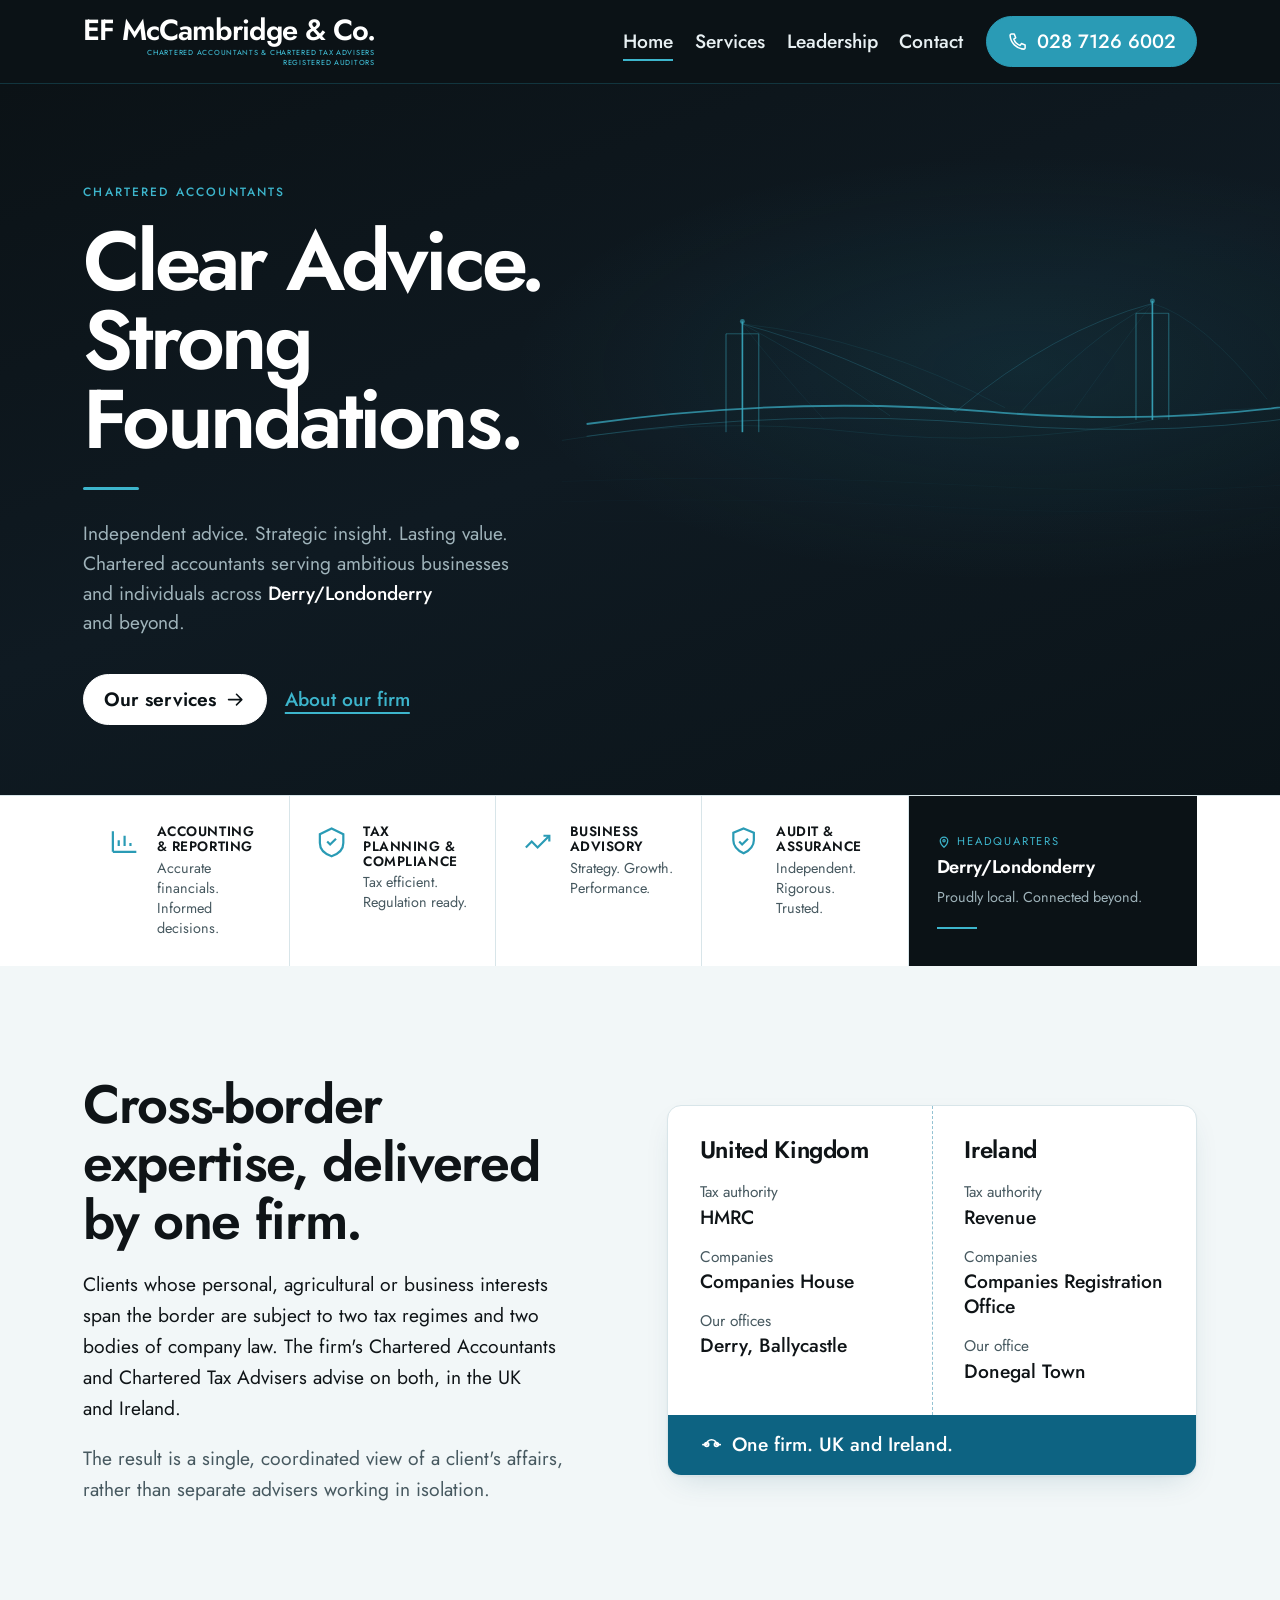
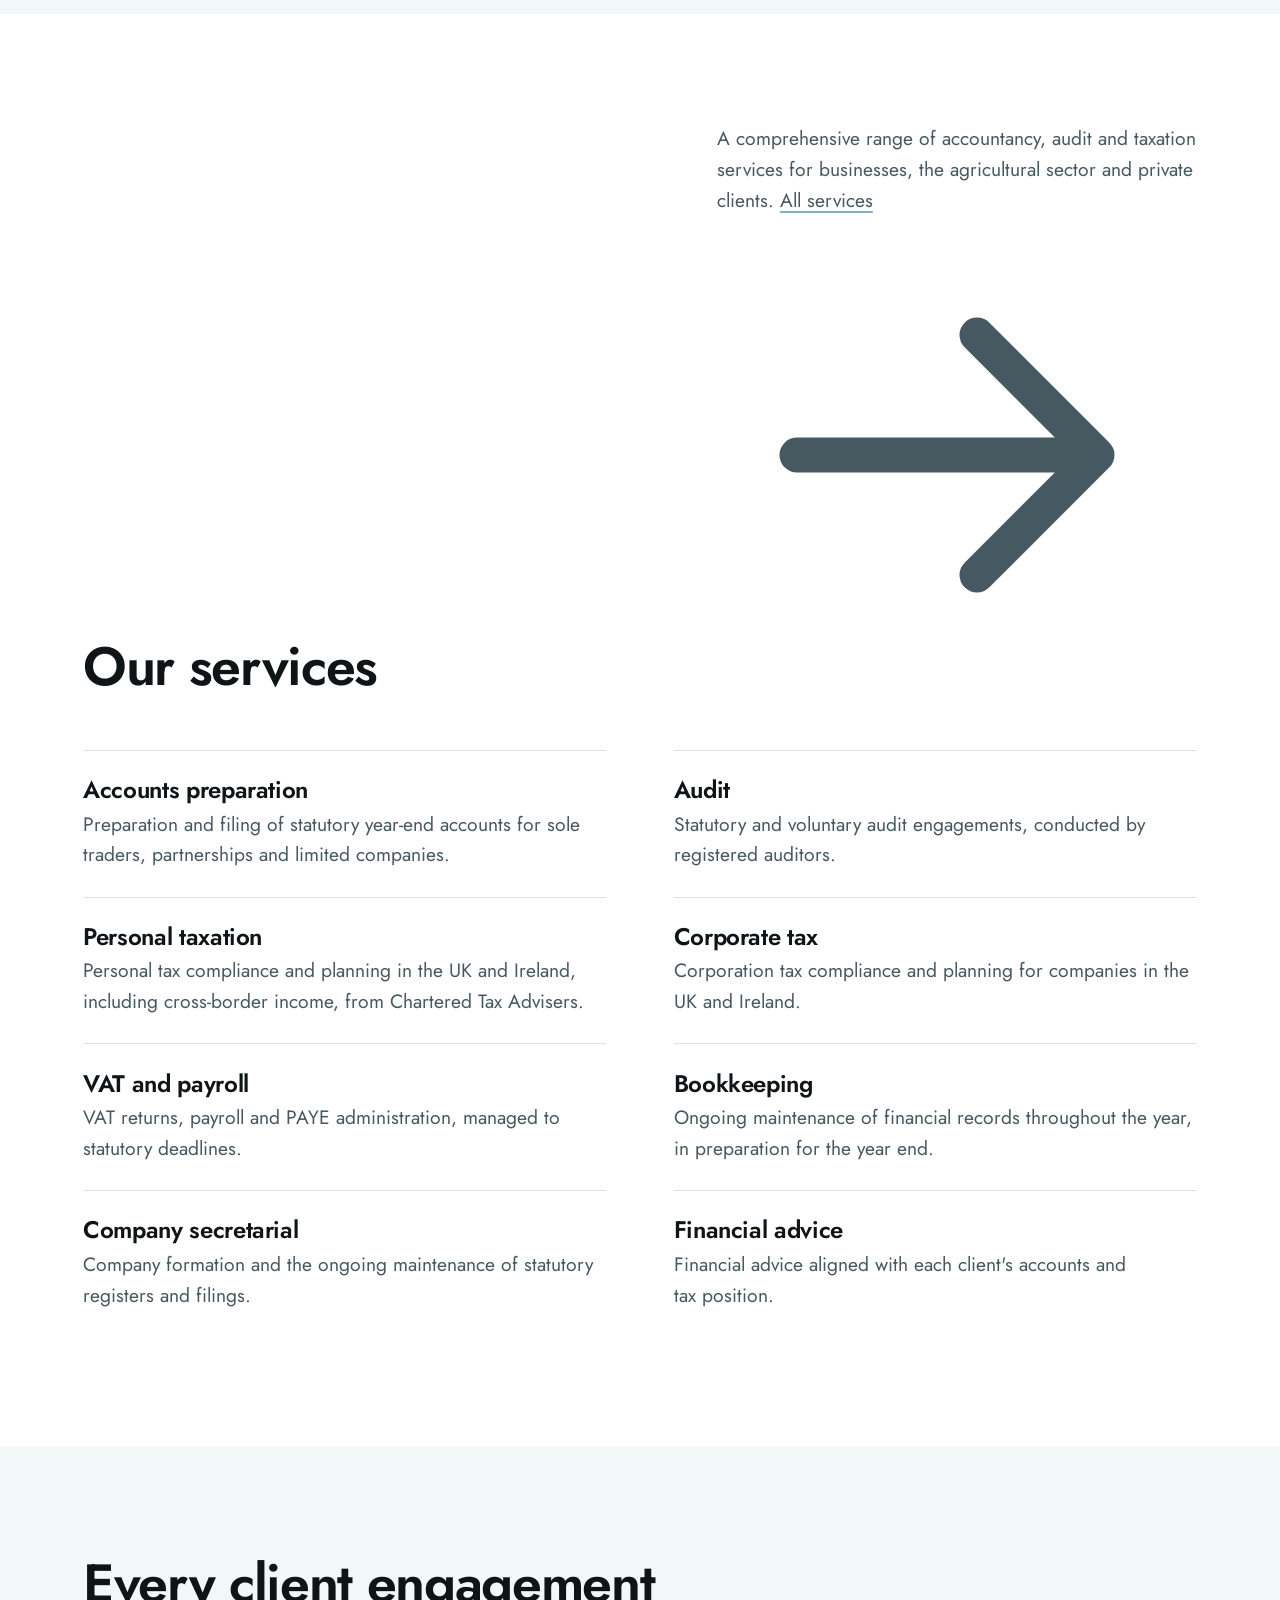
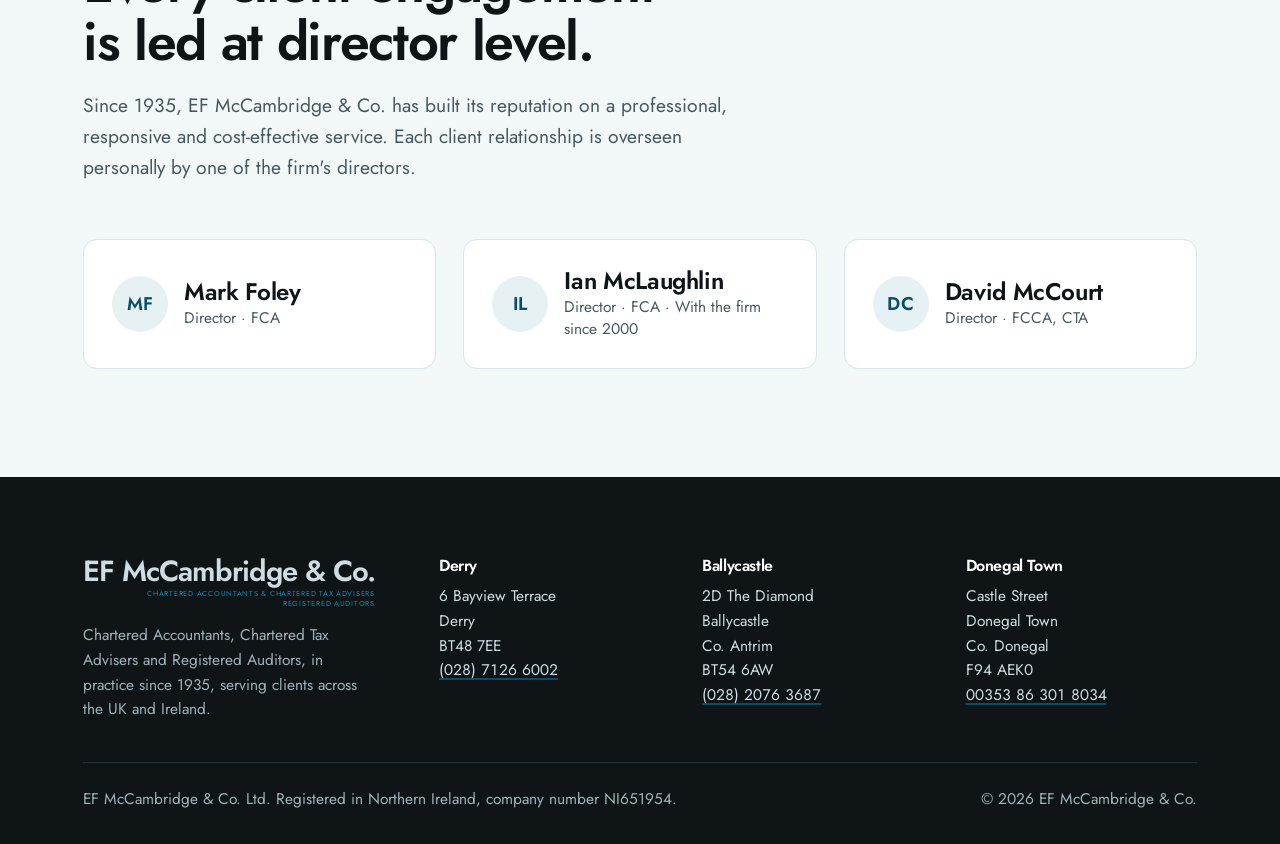
==== commit cc80da78: "Refine bridge SVG and positioning" ====
--- a/index.html
+++ b/index.html
@@ -8,8 +8,8 @@
 <meta name="theme-color" content="#0b1216">
 <script>document.documentElement.classList.add("js")</script>
 <link rel="preload" href="assets/fonts/jost-latin.woff2" as="font" type="font/woff2" crossorigin>
-<link rel="stylesheet" href="css/site.css?v=enterprise-bridge3">
-<link rel="stylesheet" href="css/enterprise.css?v=3">
+<link rel="stylesheet" href="css/site.css?v=enterprise-bridge4">
+<link rel="stylesheet" href="css/enterprise.css?v=4">
 <link rel="icon" href="assets/favicon.svg" type="image/svg+xml">
 <script src="js/site.js?v=048140e0" defer></script>
 </head>
@@ -30,21 +30,31 @@
 <main id="main">
 <section class="hero hero--enterprise" aria-labelledby="hero-h" data-hero>
   <div class="hero__bridge" aria-hidden="true">
-    <svg viewBox="0 0 900 420" fill="none" xmlns="http://www.w3.org/2000/svg">
-      <path d="M40 240 Q220 200 450 230 T860 210" stroke="currentColor" stroke-width="2" opacity="0.7"/>
-      <path d="M40 255 Q220 215 450 245 T860 225" stroke="currentColor" stroke-width="1.2" opacity="0.4"/>
-      <path d="M180 250 L180 140 L200 140 L200 250" stroke="currentColor" stroke-width="1.8" opacity="0.85"/>
-      <path d="M160 250 L160 155 L220 155 L220 250" stroke="currentColor" stroke-width="1" opacity="0.5"/>
-      <path d="M620 240 L620 125 L640 125 L640 240" stroke="currentColor" stroke-width="1.8" opacity="0.85"/>
-      <path d="M600 240 L600 140 L660 140 L660 240" stroke="currentColor" stroke-width="1" opacity="0.5"/>
-      <path d="M190 145 Q320 175 450 230" stroke="currentColor" stroke-width="0.8" opacity="0.45"/>
-      <path d="M190 145 Q280 190 380 240" stroke="currentColor" stroke-width="0.6" opacity="0.3"/>
-      <path d="M630 130 Q520 170 450 230" stroke="currentColor" stroke-width="0.8" opacity="0.45"/>
-      <path d="M630 130 Q560 185 500 235" stroke="currentColor" stroke-width="0.6" opacity="0.3"/>
-      <path d="M20 300 Q200 290 400 305 T880 295" stroke="currentColor" stroke-width="0.5" opacity="0.2"/>
-      <path d="M20 320 Q220 310 420 325 T880 315" stroke="currentColor" stroke-width="0.4" opacity="0.15"/>
-      <path d="M20 340 Q180 335 380 348 T880 338" stroke="currentColor" stroke-width="0.4" opacity="0.12"/>
-      <path d="M0 280 Q150 260 300 275 T600 265 T900 275" stroke="currentColor" stroke-width="0.6" opacity="0.2"/>
+    <svg viewBox="0 0 1000 480" fill="none" xmlns="http://www.w3.org/2000/svg">
+      <path d="M0 310 Q180 280 360 300 T720 285 T1000 305" stroke="currentColor" stroke-width="0.7" opacity="0.18"/>
+      <path d="M0 360 Q250 350 500 365 T1000 355" stroke="currentColor" stroke-width="0.4" opacity="0.12"/>
+      <path d="M0 385 Q220 378 480 392 T1000 382" stroke="currentColor" stroke-width="0.35" opacity="0.1"/>
+      <path d="M0 410 Q200 405 450 418 T1000 408" stroke="currentColor" stroke-width="0.3" opacity="0.08"/>
+      <path d="M30 290 Q280 255 520 275 T970 255" stroke="currentColor" stroke-width="2.2" opacity="0.75"/>
+      <path d="M30 305 Q280 270 520 290 T970 270" stroke="currentColor" stroke-width="1" opacity="0.35"/>
+      <path d="M220 300 L220 165" stroke="currentColor" stroke-width="2" opacity="0.9"/>
+      <path d="M200 300 L200 180" stroke="currentColor" stroke-width="1.2" opacity="0.55"/>
+      <path d="M240 300 L240 180" stroke="currentColor" stroke-width="1.2" opacity="0.55"/>
+      <path d="M200 180 L240 180" stroke="currentColor" stroke-width="1" opacity="0.5"/>
+      <path d="M720 285 L720 140" stroke="currentColor" stroke-width="2" opacity="0.9"/>
+      <path d="M700 285 L700 155" stroke="currentColor" stroke-width="1.2" opacity="0.55"/>
+      <path d="M740 285 L740 155" stroke="currentColor" stroke-width="1.2" opacity="0.55"/>
+      <path d="M700 155 L740 155" stroke="currentColor" stroke-width="1" opacity="0.5"/>
+      <path d="M220 168 Q340 200 480 275" stroke="currentColor" stroke-width="0.7" opacity="0.4"/>
+      <path d="M220 168 Q300 210 400 280" stroke="currentColor" stroke-width="0.55" opacity="0.28"/>
+      <path d="M220 168 Q260 220 320 285" stroke="currentColor" stroke-width="0.45" opacity="0.22"/>
+      <path d="M220 168 Q380 185 540 270" stroke="currentColor" stroke-width="0.5" opacity="0.25"/>
+      <path d="M720 143 Q600 175 480 275" stroke="currentColor" stroke-width="0.7" opacity="0.4"/>
+      <path d="M720 143 Q640 185 560 275" stroke="currentColor" stroke-width="0.55" opacity="0.28"/>
+      <path d="M720 143 Q680 195 620 280" stroke="currentColor" stroke-width="0.45" opacity="0.22"/>
+      <path d="M720 143 Q780 160 860 260" stroke="currentColor" stroke-width="0.5" opacity="0.25"/>
+      <circle cx="220" cy="165" r="3" fill="currentColor" opacity="0.6"/>
+      <circle cx="720" cy="140" r="3" fill="currentColor" opacity="0.6"/>
     </svg>
   </div>
   <div class="wrap hero__grid hero__grid--solo">
--- a/css/enterprise.css
+++ b/css/enterprise.css
@@ -91,14 +91,14 @@
 /* Bridge graphic */
 .hero__bridge {
   position: absolute;
-  right: -2%;
-  top: 50%;
-  transform: translateY(-48%);
-  width: min(58vw, 680px);
+  right: -8%;
+  top: 42%;
+  transform: translateY(-50%);
+  width: min(68vw, 820px);
   height: auto;
   color: #3db5cc;
   pointer-events: none;
-  opacity: 0.9;
+  opacity: 0.92;
   z-index: 0;
 }
 .hero__bridge svg { width: 100%; height: auto; }
